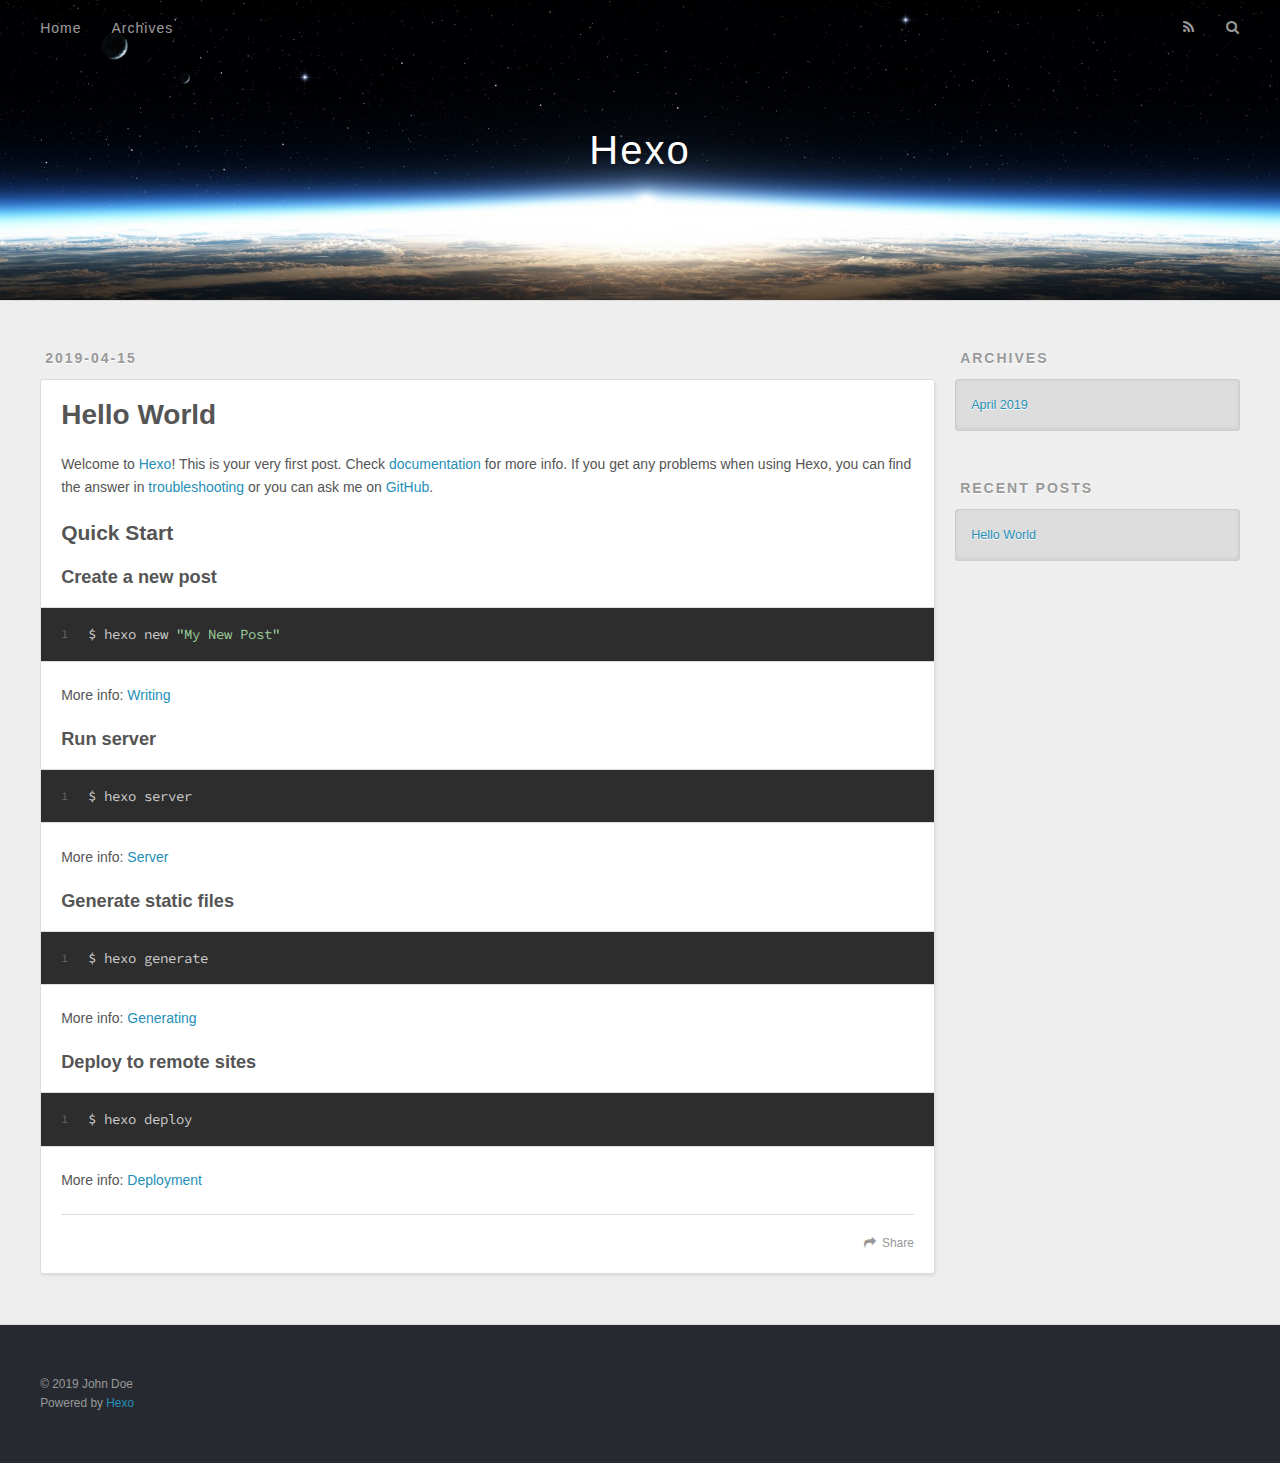
==== index.html @ 76079608 "Site updated: 2019-04-15 22:21:26" ====
<!DOCTYPE html>
<html>
<head><meta name="generator" content="Hexo 3.8.0">
  <meta charset="utf-8">
  

  
  <title>Hexo</title>
  <meta name="viewport" content="width=device-width, initial-scale=1, maximum-scale=1">
  <meta property="og:type" content="website">
<meta property="og:title" content="Hexo">
<meta property="og:url" content="http://yoursite.com/index.html">
<meta property="og:site_name" content="Hexo">
<meta property="og:locale" content="default">
<meta name="twitter:card" content="summary">
<meta name="twitter:title" content="Hexo">
  
    <link rel="alternate" href="/atom.xml" title="Hexo" type="application/atom+xml">
  
  
    <link rel="icon" href="/favicon.png">
  
  
    <link href="//fonts.googleapis.com/css?family=Source+Code+Pro" rel="stylesheet" type="text/css">
  
  <link rel="stylesheet" href="/css/style.css">
</head>
</html>
<body>
  <div id="container">
    <div id="wrap">
      <header id="header">
  <div id="banner"></div>
  <div id="header-outer" class="outer">
    <div id="header-title" class="inner">
      <h1 id="logo-wrap">
        <a href="/" id="logo">Hexo</a>
      </h1>
      
    </div>
    <div id="header-inner" class="inner">
      <nav id="main-nav">
        <a id="main-nav-toggle" class="nav-icon"></a>
        
          <a class="main-nav-link" href="/">Home</a>
        
          <a class="main-nav-link" href="/archives">Archives</a>
        
      </nav>
      <nav id="sub-nav">
        
          <a id="nav-rss-link" class="nav-icon" href="/atom.xml" title="RSS Feed"></a>
        
        <a id="nav-search-btn" class="nav-icon" title="Search"></a>
      </nav>
      <div id="search-form-wrap">
        <form action="//google.com/search" method="get" accept-charset="UTF-8" class="search-form"><input type="search" name="q" class="search-form-input" placeholder="Search"><button type="submit" class="search-form-submit">&#xF002;</button><input type="hidden" name="sitesearch" value="http://yoursite.com"></form>
      </div>
    </div>
  </div>
</header>
      <div class="outer">
        <section id="main">
  
    <article id="post-hello-world" class="article article-type-post" itemscope itemprop="blogPost">
  <div class="article-meta">
    <a href="/2019/04/15/hello-world/" class="article-date">
  <time datetime="2019-04-15T13:50:51.890Z" itemprop="datePublished">2019-04-15</time>
</a>
    
  </div>
  <div class="article-inner">
    
    
      <header class="article-header">
        
  
    <h1 itemprop="name">
      <a class="article-title" href="/2019/04/15/hello-world/">Hello World</a>
    </h1>
  

      </header>
    
    <div class="article-entry" itemprop="articleBody">
      
        <p>Welcome to <a href="https://hexo.io/" target="_blank" rel="noopener">Hexo</a>! This is your very first post. Check <a href="https://hexo.io/docs/" target="_blank" rel="noopener">documentation</a> for more info. If you get any problems when using Hexo, you can find the answer in <a href="https://hexo.io/docs/troubleshooting.html" target="_blank" rel="noopener">troubleshooting</a> or you can ask me on <a href="https://github.com/hexojs/hexo/issues" target="_blank" rel="noopener">GitHub</a>.</p>
<h2 id="Quick-Start"><a href="#Quick-Start" class="headerlink" title="Quick Start"></a>Quick Start</h2><h3 id="Create-a-new-post"><a href="#Create-a-new-post" class="headerlink" title="Create a new post"></a>Create a new post</h3><figure class="highlight bash"><table><tr><td class="gutter"><pre><span class="line">1</span><br></pre></td><td class="code"><pre><span class="line">$ hexo new <span class="string">"My New Post"</span></span><br></pre></td></tr></table></figure>
<p>More info: <a href="https://hexo.io/docs/writing.html" target="_blank" rel="noopener">Writing</a></p>
<h3 id="Run-server"><a href="#Run-server" class="headerlink" title="Run server"></a>Run server</h3><figure class="highlight bash"><table><tr><td class="gutter"><pre><span class="line">1</span><br></pre></td><td class="code"><pre><span class="line">$ hexo server</span><br></pre></td></tr></table></figure>
<p>More info: <a href="https://hexo.io/docs/server.html" target="_blank" rel="noopener">Server</a></p>
<h3 id="Generate-static-files"><a href="#Generate-static-files" class="headerlink" title="Generate static files"></a>Generate static files</h3><figure class="highlight bash"><table><tr><td class="gutter"><pre><span class="line">1</span><br></pre></td><td class="code"><pre><span class="line">$ hexo generate</span><br></pre></td></tr></table></figure>
<p>More info: <a href="https://hexo.io/docs/generating.html" target="_blank" rel="noopener">Generating</a></p>
<h3 id="Deploy-to-remote-sites"><a href="#Deploy-to-remote-sites" class="headerlink" title="Deploy to remote sites"></a>Deploy to remote sites</h3><figure class="highlight bash"><table><tr><td class="gutter"><pre><span class="line">1</span><br></pre></td><td class="code"><pre><span class="line">$ hexo deploy</span><br></pre></td></tr></table></figure>
<p>More info: <a href="https://hexo.io/docs/deployment.html" target="_blank" rel="noopener">Deployment</a></p>

      
    </div>
    <footer class="article-footer">
      <a data-url="http://yoursite.com/2019/04/15/hello-world/" data-id="cjuifkq54000034s0ic3leuh0" class="article-share-link">Share</a>
      
      
    </footer>
  </div>
  
</article>


  


</section>
        
          <aside id="sidebar">
  
    

  
    

  
    
  
    
  <div class="widget-wrap">
    <h3 class="widget-title">Archives</h3>
    <div class="widget">
      <ul class="archive-list"><li class="archive-list-item"><a class="archive-list-link" href="/archives/2019/04/">April 2019</a></li></ul>
    </div>
  </div>


  
    
  <div class="widget-wrap">
    <h3 class="widget-title">Recent Posts</h3>
    <div class="widget">
      <ul>
        
          <li>
            <a href="/2019/04/15/hello-world/">Hello World</a>
          </li>
        
      </ul>
    </div>
  </div>

  
</aside>
        
      </div>
      <footer id="footer">
  
  <div class="outer">
    <div id="footer-info" class="inner">
      &copy; 2019 John Doe<br>
      Powered by <a href="http://hexo.io/" target="_blank">Hexo</a>
    </div>
  </div>
</footer>
    </div>
    <nav id="mobile-nav">
  
    <a href="/" class="mobile-nav-link">Home</a>
  
    <a href="/archives" class="mobile-nav-link">Archives</a>
  
</nav>
    

<script src="//ajax.googleapis.com/ajax/libs/jquery/2.0.3/jquery.min.js"></script>


  <link rel="stylesheet" href="/fancybox/jquery.fancybox.css">
  <script src="/fancybox/jquery.fancybox.pack.js"></script>


<script src="/js/script.js"></script>



  </div>
</body>
</html>
---- css/style.css ----
body {
  width: 100%;
}
body:before,
body:after {
  content: "";
  display: table;
}
body:after {
  clear: both;
}
html,
body,
div,
span,
applet,
object,
iframe,
h1,
h2,
h3,
h4,
h5,
h6,
p,
blockquote,
pre,
a,
abbr,
acronym,
address,
big,
cite,
code,
del,
dfn,
em,
img,
ins,
kbd,
q,
s,
samp,
small,
strike,
strong,
sub,
sup,
tt,
var,
dl,
dt,
dd,
ol,
ul,
li,
fieldset,
form,
label,
legend,
table,
caption,
tbody,
tfoot,
thead,
tr,
th,
td {
  margin: 0;
  padding: 0;
  border: 0;
  outline: 0;
  font-weight: inherit;
  font-style: inherit;
  font-family: inherit;
  font-size: 100%;
  vertical-align: baseline;
}
body {
  line-height: 1;
  color: #000;
  background: #fff;
}
ol,
ul {
  list-style: none;
}
table {
  border-collapse: separate;
  border-spacing: 0;
  vertical-align: middle;
}
caption,
th,
td {
  text-align: left;
  font-weight: normal;
  vertical-align: middle;
}
a img {
  border: none;
}
input,
button {
  margin: 0;
  padding: 0;
}
input::-moz-focus-inner,
button::-moz-focus-inner {
  border: 0;
  padding: 0;
}
@font-face {
  font-family: FontAwesome;
  font-style: normal;
  font-weight: normal;
  src: url("fonts/fontawesome-webfont.eot?v=#4.0.3");
  src: url("fonts/fontawesome-webfont.eot?#iefix&v=#4.0.3") format("embedded-opentype"), url("fonts/fontawesome-webfont.woff?v=#4.0.3") format("woff"), url("fonts/fontawesome-webfont.ttf?v=#4.0.3") format("truetype"), url("fonts/fontawesome-webfont.svg#fontawesomeregular?v=#4.0.3") format("svg");
}
html,
body,
#container {
  height: 100%;
}
body {
  background: #eee;
  font: 14px -apple-system, BlinkMacSystemFont, "Segoe UI", "Roboto", "Oxygen", "Ubuntu", "Cantarell", "Fira Sans", "Droid Sans", "Helvetica Neue", sans-serif;
  -webkit-text-size-adjust: 100%;
}
.outer {
  max-width: 1220px;
  margin: 0 auto;
  padding: 0 20px;
}
.outer:before,
.outer:after {
  content: "";
  display: table;
}
.outer:after {
  clear: both;
}
.inner {
  display: inline;
  float: left;
  width: 98.33333333333333%;
  margin: 0 0.833333333333333%;
}
.left,
.alignleft {
  float: left;
}
.right,
.alignright {
  float: right;
}
.clear {
  clear: both;
}
#container {
  position: relative;
}
.mobile-nav-on {
  overflow: hidden;
}
#wrap {
  height: 100%;
  width: 100%;
  position: absolute;
  top: 0;
  left: 0;
  -webkit-transition: 0.2s ease-out;
  -moz-transition: 0.2s ease-out;
  -ms-transition: 0.2s ease-out;
  transition: 0.2s ease-out;
  z-index: 1;
  background: #eee;
}
.mobile-nav-on #wrap {
  left: 280px;
}
@media screen and (min-width: 768px) {
  #main {
    display: inline;
    float: left;
    width: 73.33333333333333%;
    margin: 0 0.833333333333333%;
  }
}
.article-date,
.article-category-link,
.archive-year,
.widget-title {
  text-decoration: none;
  text-transform: uppercase;
  letter-spacing: 2px;
  color: #999;
  margin-bottom: 1em;
  margin-left: 5px;
  line-height: 1em;
  text-shadow: 0 1px #fff;
  font-weight: bold;
}
.article-inner,
.archive-article-inner {
  background: #fff;
  -webkit-box-shadow: 1px 2px 3px #ddd;
  box-shadow: 1px 2px 3px #ddd;
  border: 1px solid #ddd;
  border-radius: 3px;
}
.article-entry h1,
.widget h1 {
  font-size: 2em;
}
.article-entry h2,
.widget h2 {
  font-size: 1.5em;
}
.article-entry h3,
.widget h3 {
  font-size: 1.3em;
}
.article-entry h4,
.widget h4 {
  font-size: 1.2em;
}
.article-entry h5,
.widget h5 {
  font-size: 1em;
}
.article-entry h6,
.widget h6 {
  font-size: 1em;
  color: #999;
}
.article-entry hr,
.widget hr {
  border: 1px dashed #ddd;
}
.article-entry strong,
.widget strong {
  font-weight: bold;
}
.article-entry em,
.widget em,
.article-entry cite,
.widget cite {
  font-style: italic;
}
.article-entry sup,
.widget sup,
.article-entry sub,
.widget sub {
  font-size: 0.75em;
  line-height: 0;
  position: relative;
  vertical-align: baseline;
}
.article-entry sup,
.widget sup {
  top: -0.5em;
}
.article-entry sub,
.widget sub {
  bottom: -0.2em;
}
.article-entry small,
.widget small {
  font-size: 0.85em;
}
.article-entry acronym,
.widget acronym,
.article-entry abbr,
.widget abbr {
  border-bottom: 1px dotted;
}
.article-entry ul,
.widget ul,
.article-entry ol,
.widget ol,
.article-entry dl,
.widget dl {
  margin: 0 20px;
  line-height: 1.6em;
}
.article-entry ul ul,
.widget ul ul,
.article-entry ol ul,
.widget ol ul,
.article-entry ul ol,
.widget ul ol,
.article-entry ol ol,
.widget ol ol {
  margin-top: 0;
  margin-bottom: 0;
}
.article-entry ul,
.widget ul {
  list-style: disc;
}
.article-entry ol,
.widget ol {
  list-style: decimal;
}
.article-entry dt,
.widget dt {
  font-weight: bold;
}
#header {
  height: 300px;
  position: relative;
  border-bottom: 1px solid #ddd;
}
#header:before,
#header:after {
  content: "";
  position: absolute;
  left: 0;
  right: 0;
  height: 40px;
}
#header:before {
  top: 0;
  background: -webkit-linear-gradient(rgba(0,0,0,0.2), transparent);
  background: -moz-linear-gradient(rgba(0,0,0,0.2), transparent);
  background: -ms-linear-gradient(rgba(0,0,0,0.2), transparent);
  background: linear-gradient(rgba(0,0,0,0.2), transparent);
}
#header:after {
  bottom: 0;
  background: -webkit-linear-gradient(transparent, rgba(0,0,0,0.2));
  background: -moz-linear-gradient(transparent, rgba(0,0,0,0.2));
  background: -ms-linear-gradient(transparent, rgba(0,0,0,0.2));
  background: linear-gradient(transparent, rgba(0,0,0,0.2));
}
#header-outer {
  height: 100%;
  position: relative;
}
#header-inner {
  position: relative;
  overflow: hidden;
}
#banner {
  position: absolute;
  top: 0;
  left: 0;
  width: 100%;
  height: 100%;
  background: url("images/banner.jpg") center #000;
  -webkit-background-size: cover;
  -moz-background-size: cover;
  background-size: cover;
  z-index: -1;
}
#header-title {
  text-align: center;
  height: 40px;
  position: absolute;
  top: 50%;
  left: 0;
  margin-top: -20px;
}
#logo,
#subtitle {
  text-decoration: none;
  color: #fff;
  font-weight: 300;
  text-shadow: 0 1px 4px rgba(0,0,0,0.3);
}
#logo {
  font-size: 40px;
  line-height: 40px;
  letter-spacing: 2px;
}
#subtitle {
  font-size: 16px;
  line-height: 16px;
  letter-spacing: 1px;
}
#subtitle-wrap {
  margin-top: 16px;
}
#main-nav {
  float: left;
  margin-left: -15px;
}
.nav-icon,
.main-nav-link {
  float: left;
  color: #fff;
  opacity: 0.6;
  text-decoration: none;
  text-shadow: 0 1px rgba(0,0,0,0.2);
  -webkit-transition: opacity 0.2s;
  -moz-transition: opacity 0.2s;
  -ms-transition: opacity 0.2s;
  transition: opacity 0.2s;
  display: block;
  padding: 20px 15px;
}
.nav-icon:hover,
.main-nav-link:hover {
  opacity: 1;
}
.nav-icon {
  font-family: FontAwesome;
  text-align: center;
  font-size: 14px;
  width: 14px;
  height: 14px;
  padding: 20px 15px;
  position: relative;
  cursor: pointer;
}
.main-nav-link {
  font-weight: 300;
  letter-spacing: 1px;
}
@media screen and (max-width: 479px) {
  .main-nav-link {
    display: none;
  }
}
#main-nav-toggle {
  display: none;
}
#main-nav-toggle:before {
  content: "\f0c9";
}
@media screen and (max-width: 479px) {
  #main-nav-toggle {
    display: block;
  }
}
#sub-nav {
  float: right;
  margin-right: -15px;
}
#nav-rss-link:before {
  content: "\f09e";
}
#nav-search-btn:before {
  content: "\f002";
}
#search-form-wrap {
  position: absolute;
  top: 15px;
  width: 150px;
  height: 30px;
  right: -150px;
  opacity: 0;
  -webkit-transition: 0.2s ease-out;
  -moz-transition: 0.2s ease-out;
  -ms-transition: 0.2s ease-out;
  transition: 0.2s ease-out;
}
#search-form-wrap.on {
  opacity: 1;
  right: 0;
}
@media screen and (max-width: 479px) {
  #search-form-wrap {
    width: 100%;
    right: -100%;
  }
}
.search-form {
  position: absolute;
  top: 0;
  left: 0;
  right: 0;
  background: #fff;
  padding: 5px 15px;
  border-radius: 15px;
  -webkit-box-shadow: 0 0 10px rgba(0,0,0,0.3);
  box-shadow: 0 0 10px rgba(0,0,0,0.3);
}
.search-form-input {
  border: none;
  background: none;
  color: #555;
  width: 100%;
  font: 13px -apple-system, BlinkMacSystemFont, "Segoe UI", "Roboto", "Oxygen", "Ubuntu", "Cantarell", "Fira Sans", "Droid Sans", "Helvetica Neue", sans-serif;
  outline: none;
}
.search-form-input::-webkit-search-results-decoration,
.search-form-input::-webkit-search-cancel-button {
  -webkit-appearance: none;
}
.search-form-submit {
  position: absolute;
  top: 50%;
  right: 10px;
  margin-top: -7px;
  font: 13px FontAwesome;
  border: none;
  background: none;
  color: #bbb;
  cursor: pointer;
}
.search-form-submit:hover,
.search-form-submit:focus {
  color: #777;
}
.article {
  margin: 50px 0;
}
.article-inner {
  overflow: hidden;
}
.article-meta:before,
.article-meta:after {
  content: "";
  display: table;
}
.article-meta:after {
  clear: both;
}
.article-date {
  float: left;
}
.article-category {
  float: left;
  line-height: 1em;
  color: #ccc;
  text-shadow: 0 1px #fff;
  margin-left: 8px;
}
.article-category:before {
  content: "\2022";
}
.article-category-link {
  margin: 0 12px 1em;
}
.article-header {
  padding: 20px 20px 0;
}
.article-title {
  text-decoration: none;
  font-size: 2em;
  font-weight: bold;
  color: #555;
  line-height: 1.1em;
  -webkit-transition: color 0.2s;
  -moz-transition: color 0.2s;
  -ms-transition: color 0.2s;
  transition: color 0.2s;
}
a.article-title:hover {
  color: #258fb8;
}
.article-entry {
  color: #555;
  padding: 0 20px;
}
.article-entry:before,
.article-entry:after {
  content: "";
  display: table;
}
.article-entry:after {
  clear: both;
}
.article-entry p,
.article-entry table {
  line-height: 1.6em;
  margin: 1.6em 0;
}
.article-entry h1,
.article-entry h2,
.article-entry h3,
.article-entry h4,
.article-entry h5,
.article-entry h6 {
  font-weight: bold;
}
.article-entry h1,
.article-entry h2,
.article-entry h3,
.article-entry h4,
.article-entry h5,
.article-entry h6 {
  line-height: 1.1em;
  margin: 1.1em 0;
}
.article-entry a {
  color: #258fb8;
  text-decoration: none;
}
.article-entry a:hover {
  text-decoration: underline;
}
.article-entry ul,
.article-entry ol,
.article-entry dl {
  margin-top: 1.6em;
  margin-bottom: 1.6em;
}
.article-entry img,
.article-entry video {
  max-width: 100%;
  height: auto;
  display: block;
  margin: auto;
}
.article-entry iframe {
  border: none;
}
.article-entry table {
  width: 100%;
  border-collapse: collapse;
  border-spacing: 0;
}
.article-entry th {
  font-weight: bold;
  border-bottom: 3px solid #ddd;
  padding-bottom: 0.5em;
}
.article-entry td {
  border-bottom: 1px solid #ddd;
  padding: 10px 0;
}
.article-entry blockquote {
  font-family: Georgia, "Times New Roman", serif;
  font-size: 1.4em;
  margin: 1.6em 20px;
  text-align: center;
}
.article-entry blockquote footer {
  font-size: 14px;
  margin: 1.6em 0;
  font-family: -apple-system, BlinkMacSystemFont, "Segoe UI", "Roboto", "Oxygen", "Ubuntu", "Cantarell", "Fira Sans", "Droid Sans", "Helvetica Neue", sans-serif;
}
.article-entry blockquote footer cite:before {
  content: "—";
  padding: 0 0.5em;
}
.article-entry .pullquote {
  text-align: left;
  width: 45%;
  margin: 0;
}
.article-entry .pullquote.left {
  margin-left: 0.5em;
  margin-right: 1em;
}
.article-entry .pullquote.right {
  margin-right: 0.5em;
  margin-left: 1em;
}
.article-entry .caption {
  color: #999;
  display: block;
  font-size: 0.9em;
  margin-top: 0.5em;
  position: relative;
  text-align: center;
}
.article-entry .video-container {
  position: relative;
  padding-top: 56.25%;
  height: 0;
  overflow: hidden;
}
.article-entry .video-container iframe,
.article-entry .video-container object,
.article-entry .video-container embed {
  position: absolute;
  top: 0;
  left: 0;
  width: 100%;
  height: 100%;
  margin-top: 0;
}
.article-more-link a {
  display: inline-block;
  line-height: 1em;
  padding: 6px 15px;
  border-radius: 15px;
  background: #eee;
  color: #999;
  text-shadow: 0 1px #fff;
  text-decoration: none;
}
.article-more-link a:hover {
  background: #258fb8;
  color: #fff;
  text-decoration: none;
  text-shadow: 0 1px #1e7293;
}
.article-footer {
  font-size: 0.85em;
  line-height: 1.6em;
  border-top: 1px solid #ddd;
  padding-top: 1.6em;
  margin: 0 20px 20px;
}
.article-footer:before,
.article-footer:after {
  content: "";
  display: table;
}
.article-footer:after {
  clear: both;
}
.article-footer a {
  color: #999;
  text-decoration: none;
}
.article-footer a:hover {
  color: #555;
}
.article-tag-list-item {
  float: left;
  margin-right: 10px;
}
.article-tag-list-link:before {
  content: "#";
}
.article-comment-link {
  float: right;
}
.article-comment-link:before {
  content: "\f075";
  font-family: FontAwesome;
  padding-right: 8px;
}
.article-share-link {
  cursor: pointer;
  float: right;
  margin-left: 20px;
}
.article-share-link:before {
  content: "\f064";
  font-family: FontAwesome;
  padding-right: 6px;
}
#article-nav {
  position: relative;
}
#article-nav:before,
#article-nav:after {
  content: "";
  display: table;
}
#article-nav:after {
  clear: both;
}
@media screen and (min-width: 768px) {
  #article-nav {
    margin: 50px 0;
  }
  #article-nav:before {
    width: 8px;
    height: 8px;
    position: absolute;
    top: 50%;
    left: 50%;
    margin-top: -4px;
    margin-left: -4px;
    content: "";
    border-radius: 50%;
    background: #ddd;
    -webkit-box-shadow: 0 1px 2px #fff;
    box-shadow: 0 1px 2px #fff;
  }
}
.article-nav-link-wrap {
  text-decoration: none;
  text-shadow: 0 1px #fff;
  color: #999;
  -webkit-box-sizing: border-box;
  -moz-box-sizing: border-box;
  box-sizing: border-box;
  margin-top: 50px;
  text-align: center;
  display: block;
}
.article-nav-link-wrap:hover {
  color: #555;
}
@media screen and (min-width: 768px) {
  .article-nav-link-wrap {
    width: 50%;
    margin-top: 0;
  }
}
@media screen and (min-width: 768px) {
  #article-nav-newer {
    float: left;
    text-align: right;
    padding-right: 20px;
  }
}
@media screen and (min-width: 768px) {
  #article-nav-older {
    float: right;
    text-align: left;
    padding-left: 20px;
  }
}
.article-nav-caption {
  text-transform: uppercase;
  letter-spacing: 2px;
  color: #ddd;
  line-height: 1em;
  font-weight: bold;
}
#article-nav-newer .article-nav-caption {
  margin-right: -2px;
}
.article-nav-title {
  font-size: 0.85em;
  line-height: 1.6em;
  margin-top: 0.5em;
}
.article-share-box {
  position: absolute;
  display: none;
  background: #fff;
  -webkit-box-shadow: 1px 2px 10px rgba(0,0,0,0.2);
  box-shadow: 1px 2px 10px rgba(0,0,0,0.2);
  border-radius: 3px;
  margin-left: -145px;
  overflow: hidden;
  z-index: 1;
}
.article-share-box.on {
  display: block;
}
.article-share-input {
  width: 100%;
  background: none;
  -webkit-box-sizing: border-box;
  -moz-box-sizing: border-box;
  box-sizing: border-box;
  font: 14px -apple-system, BlinkMacSystemFont, "Segoe UI", "Roboto", "Oxygen", "Ubuntu", "Cantarell", "Fira Sans", "Droid Sans", "Helvetica Neue", sans-serif;
  padding: 0 15px;
  color: #555;
  outline: none;
  border: 1px solid #ddd;
  border-radius: 3px 3px 0 0;
  height: 36px;
  line-height: 36px;
}
.article-share-links {
  background: #eee;
}
.article-share-links:before,
.article-share-links:after {
  content: "";
  display: table;
}
.article-share-links:after {
  clear: both;
}
.article-share-twitter,
.article-share-facebook,
.article-share-pinterest,
.article-share-google {
  width: 50px;
  height: 36px;
  display: block;
  float: left;
  position: relative;
  color: #999;
  text-shadow: 0 1px #fff;
}
.article-share-twitter:before,
.article-share-facebook:before,
.article-share-pinterest:before,
.article-share-google:before {
  font-size: 20px;
  font-family: FontAwesome;
  width: 20px;
  height: 20px;
  position: absolute;
  top: 50%;
  left: 50%;
  margin-top: -10px;
  margin-left: -10px;
  text-align: center;
}
.article-share-twitter:hover,
.article-share-facebook:hover,
.article-share-pinterest:hover,
.article-share-google:hover {
  color: #fff;
}
.article-share-twitter:before {
  content: "\f099";
}
.article-share-twitter:hover {
  background: #00aced;
  text-shadow: 0 1px #008abe;
}
.article-share-facebook:before {
  content: "\f09a";
}
.article-share-facebook:hover {
  background: #3b5998;
  text-shadow: 0 1px #2f477a;
}
.article-share-pinterest:before {
  content: "\f0d2";
}
.article-share-pinterest:hover {
  background: #cb2027;
  text-shadow: 0 1px #a21a1f;
}
.article-share-google:before {
  content: "\f0d5";
}
.article-share-google:hover {
  background: #dd4b39;
  text-shadow: 0 1px #be3221;
}
.article-gallery {
  background: #000;
  position: relative;
}
.article-gallery-photos {
  position: relative;
  overflow: hidden;
}
.article-gallery-img {
  display: none;
  max-width: 100%;
}
.article-gallery-img:first-child {
  display: block;
}
.article-gallery-img.loaded {
  position: absolute;
  display: block;
}
.article-gallery-img img {
  display: block;
  max-width: 100%;
  margin: 0 auto;
}
#comments {
  background: #fff;
  -webkit-box-shadow: 1px 2px 3px #ddd;
  box-shadow: 1px 2px 3px #ddd;
  padding: 20px;
  border: 1px solid #ddd;
  border-radius: 3px;
  margin: 50px 0;
}
#comments a {
  color: #258fb8;
}
.archives-wrap {
  margin: 50px 0;
}
.archives:before,
.archives:after {
  content: "";
  display: table;
}
.archives:after {
  clear: both;
}
.archive-year-wrap {
  margin-bottom: 1em;
}
.archives {
  -webkit-column-gap: 10px;
  -moz-column-gap: 10px;
  column-gap: 10px;
}
@media screen and (min-width: 480px) and (max-width: 767px) {
  .archives {
    -webkit-column-count: 2;
    -moz-column-count: 2;
    column-count: 2;
  }
}
@media screen and (min-width: 768px) {
  .archives {
    -webkit-column-count: 3;
    -moz-column-count: 3;
    column-count: 3;
  }
}
.archive-article {
  -webkit-column-break-inside: avoid;
  page-break-inside: avoid;
  overflow: hidden;
  break-inside: avoid-column;
}
.archive-article-inner {
  padding: 10px;
  margin-bottom: 15px;
}
.archive-article-title {
  text-decoration: none;
  font-weight: bold;
  color: #555;
  -webkit-transition: color 0.2s;
  -moz-transition: color 0.2s;
  -ms-transition: color 0.2s;
  transition: color 0.2s;
  line-height: 1.6em;
}
.archive-article-title:hover {
  color: #258fb8;
}
.archive-article-footer {
  margin-top: 1em;
}
.archive-article-date {
  color: #999;
  text-decoration: none;
  font-size: 0.85em;
  line-height: 1em;
  margin-bottom: 0.5em;
  display: block;
}
#page-nav {
  margin: 50px auto;
  background: #fff;
  -webkit-box-shadow: 1px 2px 3px #ddd;
  box-shadow: 1px 2px 3px #ddd;
  border: 1px solid #ddd;
  border-radius: 3px;
  text-align: center;
  color: #999;
  overflow: hidden;
}
#page-nav:before,
#page-nav:after {
  content: "";
  display: table;
}
#page-nav:after {
  clear: both;
}
#page-nav a,
#page-nav span {
  padding: 10px 20px;
  line-height: 1;
  height: 2ex;
}
#page-nav a {
  color: #999;
  text-decoration: none;
}
#page-nav a:hover {
  background: #999;
  color: #fff;
}
#page-nav .prev {
  float: left;
}
#page-nav .next {
  float: right;
}
#page-nav .page-number {
  display: inline-block;
}
@media screen and (max-width: 479px) {
  #page-nav .page-number {
    display: none;
  }
}
#page-nav .current {
  color: #555;
  font-weight: bold;
}
#page-nav .space {
  color: #ddd;
}
#footer {
  background: #262a30;
  padding: 50px 0;
  border-top: 1px solid #ddd;
  color: #999;
}
#footer a {
  color: #258fb8;
  text-decoration: none;
}
#footer a:hover {
  text-decoration: underline;
}
#footer-info {
  line-height: 1.6em;
  font-size: 0.85em;
}
.article-entry pre,
.article-entry .highlight {
  background: #2d2d2d;
  margin: 0 -20px;
  padding: 15px 20px;
  border-style: solid;
  border-color: #ddd;
  border-width: 1px 0;
  overflow: auto;
  color: #ccc;
  line-height: 22.400000000000002px;
}
.article-entry .highlight .gutter pre,
.article-entry .gist .gist-file .gist-data .line-numbers {
  color: #666;
  font-size: 0.85em;
}
.article-entry pre,
.article-entry code {
  font-family: "Source Code Pro", Consolas, Monaco, Menlo, Consolas, monospace;
}
.article-entry code {
  background: #eee;
  text-shadow: 0 1px #fff;
  padding: 0 0.3em;
}
.article-entry pre code {
  background: none;
  text-shadow: none;
  padding: 0;
}
.article-entry .highlight pre {
  border: none;
  margin: 0;
  padding: 0;
}
.article-entry .highlight table {
  margin: 0;
  width: auto;
}
.article-entry .highlight td {
  border: none;
  padding: 0;
}
.article-entry .highlight figcaption {
  font-size: 0.85em;
  color: #999;
  line-height: 1em;
  margin-bottom: 1em;
}
.article-entry .highlight figcaption:before,
.article-entry .highlight figcaption:after {
  content: "";
  display: table;
}
.article-entry .highlight figcaption:after {
  clear: both;
}
.article-entry .highlight figcaption a {
  float: right;
}
.article-entry .highlight .gutter pre {
  text-align: right;
  padding-right: 20px;
}
.article-entry .highlight .line {
  height: 22.400000000000002px;
}
.article-entry .highlight .line.marked {
  background: #515151;
}
.article-entry .gist {
  margin: 0 -20px;
  border-style: solid;
  border-color: #ddd;
  border-width: 1px 0;
  background: #2d2d2d;
  padding: 15px 20px 15px 0;
}
.article-entry .gist .gist-file {
  border: none;
  font-family: "Source Code Pro", Consolas, Monaco, Menlo, Consolas, monospace;
  margin: 0;
}
.article-entry .gist .gist-file .gist-data {
  background: none;
  border: none;
}
.article-entry .gist .gist-file .gist-data .line-numbers {
  background: none;
  border: none;
  padding: 0 20px 0 0;
}
.article-entry .gist .gist-file .gist-data .line-data {
  padding: 0 !important;
}
.article-entry .gist .gist-file .highlight {
  margin: 0;
  padding: 0;
  border: none;
}
.article-entry .gist .gist-file .gist-meta {
  background: #2d2d2d;
  color: #999;
  font: 0.85em -apple-system, BlinkMacSystemFont, "Segoe UI", "Roboto", "Oxygen", "Ubuntu", "Cantarell", "Fira Sans", "Droid Sans", "Helvetica Neue", sans-serif;
  text-shadow: 0 0;
  padding: 0;
  margin-top: 1em;
  margin-left: 20px;
}
.article-entry .gist .gist-file .gist-meta a {
  color: #258fb8;
  font-weight: normal;
}
.article-entry .gist .gist-file .gist-meta a:hover {
  text-decoration: underline;
}
pre .comment,
pre .title {
  color: #999;
}
pre .variable,
pre .attribute,
pre .tag,
pre .regexp,
pre .ruby .constant,
pre .xml .tag .title,
pre .xml .pi,
pre .xml .doctype,
pre .html .doctype,
pre .css .id,
pre .css .class,
pre .css .pseudo {
  color: #f2777a;
}
pre .number,
pre .preprocessor,
pre .built_in,
pre .literal,
pre .params,
pre .constant {
  color: #f99157;
}
pre .class,
pre .ruby .class .title,
pre .css .rules .attribute {
  color: #9c9;
}
pre .string,
pre .value,
pre .inheritance,
pre .header,
pre .ruby .symbol,
pre .xml .cdata {
  color: #9c9;
}
pre .css .hexcolor {
  color: #6cc;
}
pre .function,
pre .python .decorator,
pre .python .title,
pre .ruby .function .title,
pre .ruby .title .keyword,
pre .perl .sub,
pre .javascript .title,
pre .coffeescript .title {
  color: #69c;
}
pre .keyword,
pre .javascript .function {
  color: #c9c;
}
@media screen and (max-width: 479px) {
  #mobile-nav {
    position: absolute;
    top: 0;
    left: 0;
    width: 280px;
    height: 100%;
    background: #191919;
    border-right: 1px solid #fff;
  }
}
@media screen and (max-width: 479px) {
  .mobile-nav-link {
    display: block;
    color: #999;
    text-decoration: none;
    padding: 15px 20px;
    font-weight: bold;
  }
  .mobile-nav-link:hover {
    color: #fff;
  }
}
@media screen and (min-width: 768px) {
  #sidebar {
    display: inline;
    float: left;
    width: 23.333333333333332%;
    margin: 0 0.833333333333333%;
  }
}
.widget-wrap {
  margin: 50px 0;
}
.widget {
  color: #777;
  text-shadow: 0 1px #fff;
  background: #ddd;
  -webkit-box-shadow: 0 -1px 4px #ccc inset;
  box-shadow: 0 -1px 4px #ccc inset;
  border: 1px solid #ccc;
  padding: 15px;
  border-radius: 3px;
}
.widget a {
  color: #258fb8;
  text-decoration: none;
}
.widget a:hover {
  text-decoration: underline;
}
.widget ul ul,
.widget ol ul,
.widget dl ul,
.widget ul ol,
.widget ol ol,
.widget dl ol,
.widget ul dl,
.widget ol dl,
.widget dl dl {
  margin-left: 15px;
  list-style: disc;
}
.widget {
  line-height: 1.6em;
  word-wrap: break-word;
  font-size: 0.9em;
}
.widget ul,
.widget ol {
  list-style: none;
  margin: 0;
}
.widget ul ul,
.widget ol ul,
.widget ul ol,
.widget ol ol {
  margin: 0 20px;
}
.widget ul ul,
.widget ol ul {
  list-style: disc;
}
.widget ul ol,
.widget ol ol {
  list-style: decimal;
}
.category-list-count,
.tag-list-count,
.archive-list-count {
  padding-left: 5px;
  color: #999;
  font-size: 0.85em;
}
.category-list-count:before,
.tag-list-count:before,
.archive-list-count:before {
  content: "(";
}
.category-list-count:after,
.tag-list-count:after,
.archive-list-count:after {
  content: ")";
}
.tagcloud a {
  margin-right: 5px;
  display: inline-block;
}
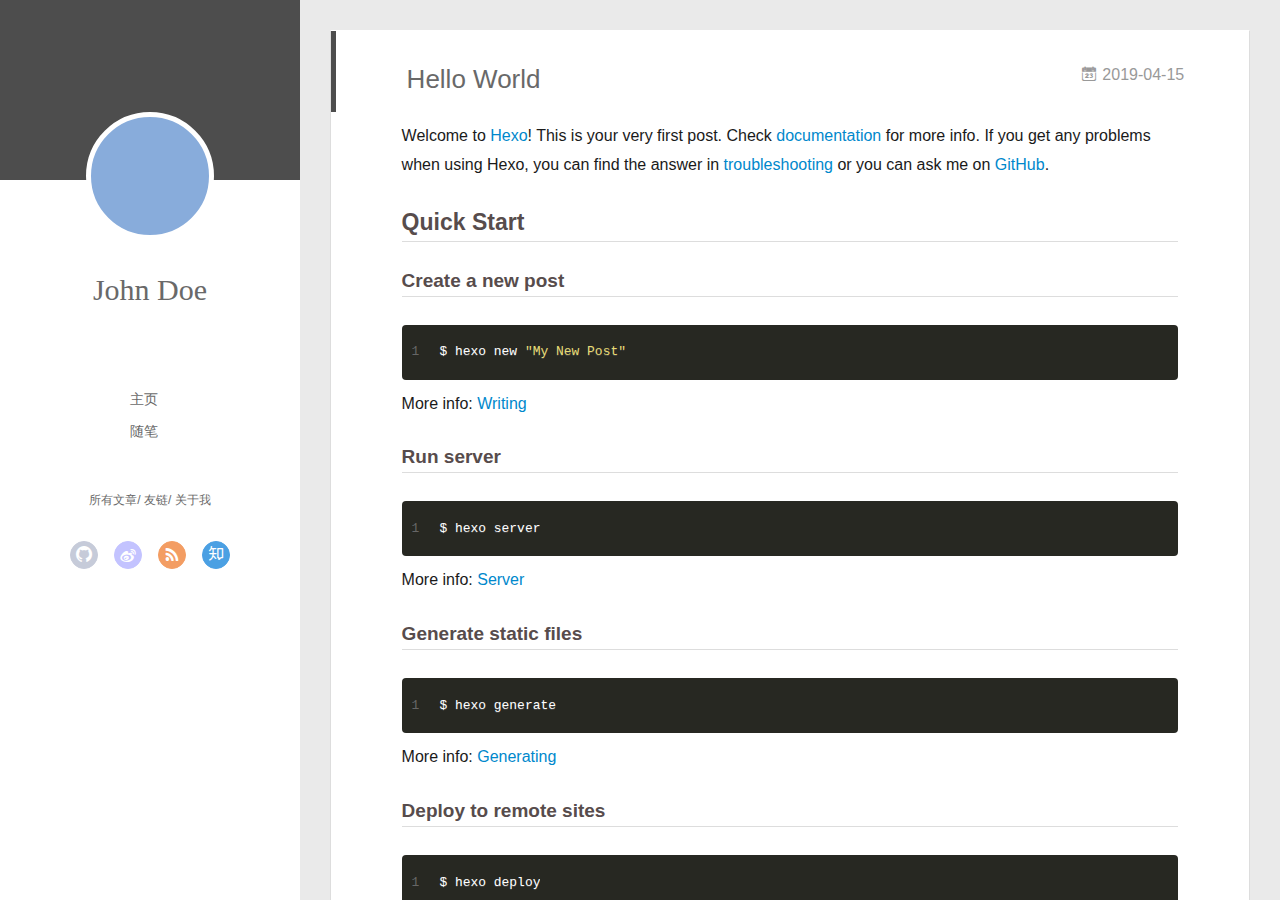
==== commit e000be93: "Site updated: 2019-04-16 09:41:36" ====
--- a/index.html
+++ b/index.html
@@ -3,8 +3,9 @@
 <head><meta name="generator" content="Hexo 3.8.0">
   <meta charset="utf-8">
   
-
-  
+  <meta name="renderer" content="webkit">
+  <meta http-equiv="X-UA-Compatible" content="IE=edge">
+  <link rel="dns-prefetch" href="http://yoursite.com">
   <title>Hexo</title>
   <meta name="viewport" content="width=device-width, initial-scale=1, maximum-scale=1">
   <meta property="og:type" content="website">
@@ -15,62 +16,144 @@
 <meta name="twitter:card" content="summary">
 <meta name="twitter:title" content="Hexo">
   
-    <link rel="alternate" href="/atom.xml" title="Hexo" type="application/atom+xml">
+    <link rel="alternative" href="/atom.xml" title="Hexo" type="application/atom+xml">
   
   
     <link rel="icon" href="/favicon.png">
   
-  
-    <link href="//fonts.googleapis.com/css?family=Source+Code+Pro" rel="stylesheet" type="text/css">
-  
-  <link rel="stylesheet" href="/css/style.css">
+  <link rel="stylesheet" type="text/css" href="/./main.0cf68a.css">
+  <style type="text/css">
+  
+    #container.show {
+      background: linear-gradient(200deg,#a0cfe4,#e8c37e);
+    }
+  </style>
+  
+
+  
+
 </head>
 </html>
 <body>
-  <div id="container">
-    <div id="wrap">
-      <header id="header">
-  <div id="banner"></div>
-  <div id="header-outer" class="outer">
-    <div id="header-title" class="inner">
-      <h1 id="logo-wrap">
-        <a href="/" id="logo">Hexo</a>
-      </h1>
-      
-    </div>
-    <div id="header-inner" class="inner">
-      <nav id="main-nav">
-        <a id="main-nav-toggle" class="nav-icon"></a>
-        
-          <a class="main-nav-link" href="/">Home</a>
-        
-          <a class="main-nav-link" href="/archives">Archives</a>
-        
-      </nav>
-      <nav id="sub-nav">
-        
-          <a id="nav-rss-link" class="nav-icon" href="/atom.xml" title="RSS Feed"></a>
-        
-        <a id="nav-search-btn" class="nav-icon" title="Search"></a>
-      </nav>
-      <div id="search-form-wrap">
-        <form action="//google.com/search" method="get" accept-charset="UTF-8" class="search-form"><input type="search" name="q" class="search-form-input" placeholder="Search"><button type="submit" class="search-form-submit">&#xF002;</button><input type="hidden" name="sitesearch" value="http://yoursite.com"></form>
-      </div>
-    </div>
-  </div>
-</header>
-      <div class="outer">
-        <section id="main">
-  
-    <article id="post-hello-world" class="article article-type-post" itemscope itemprop="blogPost">
-  <div class="article-meta">
-    <a href="/2019/04/15/hello-world/" class="article-date">
-  <time datetime="2019-04-15T13:50:51.890Z" itemprop="datePublished">2019-04-15</time>
-</a>
-    
-  </div>
+  <div id="container" q-class="show:isCtnShow">
+    <canvas id="anm-canvas" class="anm-canvas"></canvas>
+    <div class="left-col" q-class="show:isShow">
+      
+<div class="overlay" style="background: #4d4d4d"></div>
+<div class="intrude-less">
+	<header id="header" class="inner">
+		<a href="/" class="profilepic">
+			<img src class="js-avatar">
+		</a>
+		<hgroup>
+		  <h1 class="header-author"><a href="/">John Doe</a></h1>
+		</hgroup>
+		
+
+		<nav class="header-menu">
+			<ul>
+			
+				<li><a href="/">主页</a></li>
+	        
+				<li><a href="/tags/随笔/">随笔</a></li>
+	        
+			</ul>
+		</nav>
+		<nav class="header-smart-menu">
+    		
+    			
+    			<a q-on="click: openSlider(e, 'innerArchive')" href="javascript:void(0)">所有文章</a>
+    			
+            
+    			
+    			<a q-on="click: openSlider(e, 'friends')" href="javascript:void(0)">友链</a>
+    			
+            
+    			
+    			<a q-on="click: openSlider(e, 'aboutme')" href="javascript:void(0)">关于我</a>
+    			
+            
+		</nav>
+		<nav class="header-nav">
+			<div class="social">
+				
+					<a class="github" target="_blank" href="#" title="github"><i class="icon-github"></i></a>
+		        
+					<a class="weibo" target="_blank" href="#" title="weibo"><i class="icon-weibo"></i></a>
+		        
+					<a class="rss" target="_blank" href="#" title="rss"><i class="icon-rss"></i></a>
+		        
+					<a class="zhihu" target="_blank" href="#" title="zhihu"><i class="icon-zhihu"></i></a>
+		        
+			</div>
+		</nav>
+	</header>		
+</div>
+
+    </div>
+    <div class="mid-col" q-class="show:isShow,hide:isShow|isFalse">
+      
+<nav id="mobile-nav">
+  	<div class="overlay js-overlay" style="background: #4d4d4d"></div>
+	<div class="btnctn js-mobile-btnctn">
+  		<div class="slider-trigger list" q-on="click: openSlider(e)"><i class="icon icon-sort"></i></div>
+	</div>
+	<div class="intrude-less">
+		<header id="header" class="inner">
+			<div class="profilepic">
+				<img src class="js-avatar">
+			</div>
+			<hgroup>
+			  <h1 class="header-author js-header-author">John Doe</h1>
+			</hgroup>
+			
+			
+			
+				
+			
+				
+			
+			
+			
+			<nav class="header-nav">
+				<div class="social">
+					
+						<a class="github" target="_blank" href="#" title="github"><i class="icon-github"></i></a>
+			        
+						<a class="weibo" target="_blank" href="#" title="weibo"><i class="icon-weibo"></i></a>
+			        
+						<a class="rss" target="_blank" href="#" title="rss"><i class="icon-rss"></i></a>
+			        
+						<a class="zhihu" target="_blank" href="#" title="zhihu"><i class="icon-zhihu"></i></a>
+			        
+				</div>
+			</nav>
+
+			<nav class="header-menu js-header-menu">
+				<ul style="width: 50%">
+				
+				
+					<li style="width: 50%"><a href="/">主页</a></li>
+		        
+					<li style="width: 50%"><a href="/tags/随笔/">随笔</a></li>
+		        
+				</ul>
+			</nav>
+		</header>				
+	</div>
+	<div class="mobile-mask" style="display:none" q-show="isShow"></div>
+</nav>
+
+      <div id="wrapper" class="body-wrap">
+        <div class="menu-l">
+          <div class="canvas-wrap">
+            <canvas data-colors="#eaeaea" data-sectionHeight="100" data-contentId="js-content" id="myCanvas1" class="anm-canvas"></canvas>
+          </div>
+          <div id="js-content" class="content-ll">
+            
+  
+    <article id="post-hello-world" class="article article-type-post  article-index" itemscope itemprop="blogPost">
   <div class="article-inner">
-    
     
       <header class="article-header">
         
@@ -80,6 +163,11 @@
     </h1>
   
 
+        
+        <a href="/2019/04/15/hello-world/" class="archive-article-date">
+  	<time datetime="2019-04-15T13:50:51.890Z" itemprop="datePublished"><i class="icon-calendar icon"></i>2019-04-15</time>
+</a>
+        
       </header>
     
     <div class="article-entry" itemprop="articleBody">
@@ -95,90 +183,292 @@
 <p>More info: <a href="https://hexo.io/docs/deployment.html" target="_blank" rel="noopener">Deployment</a></p>
 
       
-    </div>
-    <footer class="article-footer">
-      <a data-url="http://yoursite.com/2019/04/15/hello-world/" data-id="cjuifkq54000034s0ic3leuh0" class="article-share-link">Share</a>
-      
-      
-    </footer>
+
+      
+    </div>
+    <div class="article-info article-info-index">
+      
+      
+      
+
+      
+        <p class="article-more-link">
+          <a class="article-more-a" href="/2019/04/15/hello-world/">展开全文 >></a>
+        </p>
+      
+
+      
+      <div class="clearfix"></div>
+    </div>
   </div>
-  
 </article>
 
-
-  
-
-
-</section>
-        
-          <aside id="sidebar">
-  
-    
-
-  
-    
-
-  
-    
-  
-    
-  <div class="widget-wrap">
-    <h3 class="widget-title">Archives</h3>
-    <div class="widget">
-      <ul class="archive-list"><li class="archive-list-item"><a class="archive-list-link" href="/archives/2019/04/">April 2019</a></li></ul>
-    </div>
-  </div>
-
-
-  
-    
-  <div class="widget-wrap">
-    <h3 class="widget-title">Recent Posts</h3>
-    <div class="widget">
-      <ul>
-        
-          <li>
-            <a href="/2019/04/15/hello-world/">Hello World</a>
-          </li>
-        
-      </ul>
-    </div>
-  </div>
-
-  
+<aside class="wrap-side-operation">
+    <div class="mod-side-operation">
+        
+        <div class="jump-container" id="js-jump-container" style="display:none;">
+            <a href="javascript:void(0)" class="mod-side-operation__jump-to-top">
+                <i class="icon-font icon-back"></i>
+            </a>
+            <div id="js-jump-plan-container" class="jump-plan-container" style="top: -11px;">
+                <i class="icon-font icon-plane jump-plane"></i>
+            </div>
+        </div>
+        
+        
+    </div>
 </aside>
-        
+
+
+
+
+  
+  
+
+
+          </div>
+        </div>
       </div>
       <footer id="footer">
-  
   <div class="outer">
-    <div id="footer-info" class="inner">
-      &copy; 2019 John Doe<br>
-      Powered by <a href="http://hexo.io/" target="_blank">Hexo</a>
+    <div id="footer-info">
+    	<div class="footer-left">
+    		&copy; 2019 John Doe
+    	</div>
+      	<div class="footer-right">
+      		<a href="http://hexo.io/" target="_blank">Hexo</a>  Theme <a href="https://github.com/litten/hexo-theme-yilia" target="_blank">Yilia</a> by Litten
+      	</div>
     </div>
   </div>
 </footer>
     </div>
-    <nav id="mobile-nav">
-  
-    <a href="/" class="mobile-nav-link">Home</a>
-  
-    <a href="/archives" class="mobile-nav-link">Archives</a>
-  
-</nav>
-    
-
-<script src="//ajax.googleapis.com/ajax/libs/jquery/2.0.3/jquery.min.js"></script>
-
-
-  <link rel="stylesheet" href="/fancybox/jquery.fancybox.css">
-  <script src="/fancybox/jquery.fancybox.pack.js"></script>
-
-
-<script src="/js/script.js"></script>
-
-
-
+    <script>
+	var yiliaConfig = {
+		mathjax: false,
+		isHome: true,
+		isPost: false,
+		isArchive: false,
+		isTag: false,
+		isCategory: false,
+		open_in_new: false,
+		toc_hide_index: true,
+		root: "/",
+		innerArchive: true,
+		showTags: false
+	}
+</script>
+
+<script>!function(t){function n(e){if(r[e])return r[e].exports;var i=r[e]={exports:{},id:e,loaded:!1};return t[e].call(i.exports,i,i.exports,n),i.loaded=!0,i.exports}var r={};n.m=t,n.c=r,n.p="./",n(0)}([function(t,n,r){r(195),t.exports=r(191)},function(t,n,r){var e=r(3),i=r(52),o=r(27),u=r(28),c=r(53),f="prototype",a=function(t,n,r){var s,l,h,v,p=t&a.F,d=t&a.G,y=t&a.S,g=t&a.P,b=t&a.B,m=d?e:y?e[n]||(e[n]={}):(e[n]||{})[f],x=d?i:i[n]||(i[n]={}),w=x[f]||(x[f]={});d&&(r=n);for(s in r)l=!p&&m&&void 0!==m[s],h=(l?m:r)[s],v=b&&l?c(h,e):g&&"function"==typeof h?c(Function.call,h):h,m&&u(m,s,h,t&a.U),x[s]!=h&&o(x,s,v),g&&w[s]!=h&&(w[s]=h)};e.core=i,a.F=1,a.G=2,a.S=4,a.P=8,a.B=16,a.W=32,a.U=64,a.R=128,t.exports=a},function(t,n,r){var e=r(6);t.exports=function(t){if(!e(t))throw TypeError(t+" is not an object!");return t}},function(t,n){var r=t.exports="undefined"!=typeof window&&window.Math==Math?window:"undefined"!=typeof self&&self.Math==Math?self:Function("return this")();"number"==typeof __g&&(__g=r)},function(t,n){t.exports=function(t){try{return!!t()}catch(t){return!0}}},function(t,n){var r=t.exports="undefined"!=typeof window&&window.Math==Math?window:"undefined"!=typeof self&&self.Math==Math?self:Function("return this")();"number"==typeof __g&&(__g=r)},function(t,n){t.exports=function(t){return"object"==typeof t?null!==t:"function"==typeof t}},function(t,n,r){var e=r(126)("wks"),i=r(76),o=r(3).Symbol,u="function"==typeof o;(t.exports=function(t){return e[t]||(e[t]=u&&o[t]||(u?o:i)("Symbol."+t))}).store=e},function(t,n){var r={}.hasOwnProperty;t.exports=function(t,n){return r.call(t,n)}},function(t,n,r){var e=r(94),i=r(33);t.exports=function(t){return e(i(t))}},function(t,n,r){t.exports=!r(4)(function(){return 7!=Object.defineProperty({},"a",{get:function(){return 7}}).a})},function(t,n,r){var e=r(2),i=r(167),o=r(50),u=Object.defineProperty;n.f=r(10)?Object.defineProperty:function(t,n,r){if(e(t),n=o(n,!0),e(r),i)try{return u(t,n,r)}catch(t){}if("get"in r||"set"in r)throw TypeError("Accessors not supported!");return"value"in r&&(t[n]=r.value),t}},function(t,n,r){t.exports=!r(18)(function(){return 7!=Object.defineProperty({},"a",{get:function(){return 7}}).a})},function(t,n,r){var e=r(14),i=r(22);t.exports=r(12)?function(t,n,r){return e.f(t,n,i(1,r))}:function(t,n,r){return t[n]=r,t}},function(t,n,r){var e=r(20),i=r(58),o=r(42),u=Object.defineProperty;n.f=r(12)?Object.defineProperty:function(t,n,r){if(e(t),n=o(n,!0),e(r),i)try{return u(t,n,r)}catch(t){}if("get"in r||"set"in r)throw TypeError("Accessors not supported!");return"value"in r&&(t[n]=r.value),t}},function(t,n,r){var e=r(40)("wks"),i=r(23),o=r(5).Symbol,u="function"==typeof o;(t.exports=function(t){return e[t]||(e[t]=u&&o[t]||(u?o:i)("Symbol."+t))}).store=e},function(t,n,r){var e=r(67),i=Math.min;t.exports=function(t){return t>0?i(e(t),9007199254740991):0}},function(t,n,r){var e=r(46);t.exports=function(t){return Object(e(t))}},function(t,n){t.exports=function(t){try{return!!t()}catch(t){return!0}}},function(t,n,r){var e=r(63),i=r(34);t.exports=Object.keys||function(t){return e(t,i)}},function(t,n,r){var e=r(21);t.exports=function(t){if(!e(t))throw TypeError(t+" is not an object!");return t}},function(t,n){t.exports=function(t){return"object"==typeof t?null!==t:"function"==typeof t}},function(t,n){t.exports=function(t,n){return{enumerable:!(1&t),configurable:!(2&t),writable:!(4&t),value:n}}},function(t,n){var r=0,e=Math.random();t.exports=function(t){return"Symbol(".concat(void 0===t?"":t,")_",(++r+e).toString(36))}},function(t,n){var r={}.hasOwnProperty;t.exports=function(t,n){return r.call(t,n)}},function(t,n){var r=t.exports={version:"2.4.0"};"number"==typeof __e&&(__e=r)},function(t,n){t.exports=function(t){if("function"!=typeof t)throw TypeError(t+" is not a function!");return t}},function(t,n,r){var e=r(11),i=r(66);t.exports=r(10)?function(t,n,r){return e.f(t,n,i(1,r))}:function(t,n,r){return t[n]=r,t}},function(t,n,r){var e=r(3),i=r(27),o=r(24),u=r(76)("src"),c="toString",f=Function[c],a=(""+f).split(c);r(52).inspectSource=function(t){return f.call(t)},(t.exports=function(t,n,r,c){var f="function"==typeof r;f&&(o(r,"name")||i(r,"name",n)),t[n]!==r&&(f&&(o(r,u)||i(r,u,t[n]?""+t[n]:a.join(String(n)))),t===e?t[n]=r:c?t[n]?t[n]=r:i(t,n,r):(delete t[n],i(t,n,r)))})(Function.prototype,c,function(){return"function"==typeof this&&this[u]||f.call(this)})},function(t,n,r){var e=r(1),i=r(4),o=r(46),u=function(t,n,r,e){var i=String(o(t)),u="<"+n;return""!==r&&(u+=" "+r+'="'+String(e).replace(/"/g,"&quot;")+'"'),u+">"+i+"</"+n+">"};t.exports=function(t,n){var r={};r[t]=n(u),e(e.P+e.F*i(function(){var n=""[t]('"');return n!==n.toLowerCase()||n.split('"').length>3}),"String",r)}},function(t,n,r){var e=r(115),i=r(46);t.exports=function(t){return e(i(t))}},function(t,n,r){var e=r(116),i=r(66),o=r(30),u=r(50),c=r(24),f=r(167),a=Object.getOwnPropertyDescriptor;n.f=r(10)?a:function(t,n){if(t=o(t),n=u(n,!0),f)try{return a(t,n)}catch(t){}if(c(t,n))return i(!e.f.call(t,n),t[n])}},function(t,n,r){var e=r(24),i=r(17),o=r(145)("IE_PROTO"),u=Object.prototype;t.exports=Object.getPrototypeOf||function(t){return t=i(t),e(t,o)?t[o]:"function"==typeof t.constructor&&t instanceof t.constructor?t.constructor.prototype:t instanceof Object?u:null}},function(t,n){t.exports=function(t){if(void 0==t)throw TypeError("Can't call method on  "+t);return t}},function(t,n){t.exports="constructor,hasOwnProperty,isPrototypeOf,propertyIsEnumerable,toLocaleString,toString,valueOf".split(",")},function(t,n){t.exports={}},function(t,n){t.exports=!0},function(t,n){n.f={}.propertyIsEnumerable},function(t,n,r){var e=r(14).f,i=r(8),o=r(15)("toStringTag");t.exports=function(t,n,r){t&&!i(t=r?t:t.prototype,o)&&e(t,o,{configurable:!0,value:n})}},function(t,n,r){var e=r(40)("keys"),i=r(23);t.exports=function(t){return e[t]||(e[t]=i(t))}},function(t,n,r){var e=r(5),i="__core-js_shared__",o=e[i]||(e[i]={});t.exports=function(t){return o[t]||(o[t]={})}},function(t,n){var r=Math.ceil,e=Math.floor;t.exports=function(t){return isNaN(t=+t)?0:(t>0?e:r)(t)}},function(t,n,r){var e=r(21);t.exports=function(t,n){if(!e(t))return t;var r,i;if(n&&"function"==typeof(r=t.toString)&&!e(i=r.call(t)))return i;if("function"==typeof(r=t.valueOf)&&!e(i=r.call(t)))return i;if(!n&&"function"==typeof(r=t.toString)&&!e(i=r.call(t)))return i;throw TypeError("Can't convert object to primitive value")}},function(t,n,r){var e=r(5),i=r(25),o=r(36),u=r(44),c=r(14).f;t.exports=function(t){var n=i.Symbol||(i.Symbol=o?{}:e.Symbol||{});"_"==t.charAt(0)||t in n||c(n,t,{value:u.f(t)})}},function(t,n,r){n.f=r(15)},function(t,n){var r={}.toString;t.exports=function(t){return r.call(t).slice(8,-1)}},function(t,n){t.exports=function(t){if(void 0==t)throw TypeError("Can't call method on  "+t);return t}},function(t,n,r){var e=r(4);t.exports=function(t,n){return!!t&&e(function(){n?t.call(null,function(){},1):t.call(null)})}},function(t,n,r){var e=r(53),i=r(115),o=r(17),u=r(16),c=r(203);t.exports=function(t,n){var r=1==t,f=2==t,a=3==t,s=4==t,l=6==t,h=5==t||l,v=n||c;return function(n,c,p){for(var d,y,g=o(n),b=i(g),m=e(c,p,3),x=u(b.length),w=0,S=r?v(n,x):f?v(n,0):void 0;x>w;w++)if((h||w in b)&&(d=b[w],y=m(d,w,g),t))if(r)S[w]=y;else if(y)switch(t){case 3:return!0;case 5:return d;case 6:return w;case 2:S.push(d)}else if(s)return!1;return l?-1:a||s?s:S}}},function(t,n,r){var e=r(1),i=r(52),o=r(4);t.exports=function(t,n){var r=(i.Object||{})[t]||Object[t],u={};u[t]=n(r),e(e.S+e.F*o(function(){r(1)}),"Object",u)}},function(t,n,r){var e=r(6);t.exports=function(t,n){if(!e(t))return t;var r,i;if(n&&"function"==typeof(r=t.toString)&&!e(i=r.call(t)))return i;if("function"==typeof(r=t.valueOf)&&!e(i=r.call(t)))return i;if(!n&&"function"==typeof(r=t.toString)&&!e(i=r.call(t)))return i;throw TypeError("Can't convert object to primitive value")}},function(t,n,r){var e=r(5),i=r(25),o=r(91),u=r(13),c="prototype",f=function(t,n,r){var a,s,l,h=t&f.F,v=t&f.G,p=t&f.S,d=t&f.P,y=t&f.B,g=t&f.W,b=v?i:i[n]||(i[n]={}),m=b[c],x=v?e:p?e[n]:(e[n]||{})[c];v&&(r=n);for(a in r)(s=!h&&x&&void 0!==x[a])&&a in b||(l=s?x[a]:r[a],b[a]=v&&"function"!=typeof x[a]?r[a]:y&&s?o(l,e):g&&x[a]==l?function(t){var n=function(n,r,e){if(this instanceof t){switch(arguments.length){case 0:return new t;case 1:return new t(n);case 2:return new t(n,r)}return new t(n,r,e)}return t.apply(this,arguments)};return n[c]=t[c],n}(l):d&&"function"==typeof l?o(Function.call,l):l,d&&((b.virtual||(b.virtual={}))[a]=l,t&f.R&&m&&!m[a]&&u(m,a,l)))};f.F=1,f.G=2,f.S=4,f.P=8,f.B=16,f.W=32,f.U=64,f.R=128,t.exports=f},function(t,n){var r=t.exports={version:"2.4.0"};"number"==typeof __e&&(__e=r)},function(t,n,r){var e=r(26);t.exports=function(t,n,r){if(e(t),void 0===n)return t;switch(r){case 1:return function(r){return t.call(n,r)};case 2:return function(r,e){return t.call(n,r,e)};case 3:return function(r,e,i){return t.call(n,r,e,i)}}return function(){return t.apply(n,arguments)}}},function(t,n,r){var e=r(183),i=r(1),o=r(126)("metadata"),u=o.store||(o.store=new(r(186))),c=function(t,n,r){var i=u.get(t);if(!i){if(!r)return;u.set(t,i=new e)}var o=i.get(n);if(!o){if(!r)return;i.set(n,o=new e)}return o},f=function(t,n,r){var e=c(n,r,!1);return void 0!==e&&e.has(t)},a=function(t,n,r){var e=c(n,r,!1);return void 0===e?void 0:e.get(t)},s=function(t,n,r,e){c(r,e,!0).set(t,n)},l=function(t,n){var r=c(t,n,!1),e=[];return r&&r.forEach(function(t,n){e.push(n)}),e},h=function(t){return void 0===t||"symbol"==typeof t?t:String(t)},v=function(t){i(i.S,"Reflect",t)};t.exports={store:u,map:c,has:f,get:a,set:s,keys:l,key:h,exp:v}},function(t,n,r){"use strict";if(r(10)){var e=r(69),i=r(3),o=r(4),u=r(1),c=r(127),f=r(152),a=r(53),s=r(68),l=r(66),h=r(27),v=r(73),p=r(67),d=r(16),y=r(75),g=r(50),b=r(24),m=r(180),x=r(114),w=r(6),S=r(17),_=r(137),O=r(70),E=r(32),P=r(71).f,j=r(154),F=r(76),M=r(7),A=r(48),N=r(117),T=r(146),I=r(155),k=r(80),L=r(123),R=r(74),C=r(130),D=r(160),U=r(11),W=r(31),G=U.f,B=W.f,V=i.RangeError,z=i.TypeError,q=i.Uint8Array,K="ArrayBuffer",J="Shared"+K,Y="BYTES_PER_ELEMENT",H="prototype",$=Array[H],X=f.ArrayBuffer,Q=f.DataView,Z=A(0),tt=A(2),nt=A(3),rt=A(4),et=A(5),it=A(6),ot=N(!0),ut=N(!1),ct=I.values,ft=I.keys,at=I.entries,st=$.lastIndexOf,lt=$.reduce,ht=$.reduceRight,vt=$.join,pt=$.sort,dt=$.slice,yt=$.toString,gt=$.toLocaleString,bt=M("iterator"),mt=M("toStringTag"),xt=F("typed_constructor"),wt=F("def_constructor"),St=c.CONSTR,_t=c.TYPED,Ot=c.VIEW,Et="Wrong length!",Pt=A(1,function(t,n){return Tt(T(t,t[wt]),n)}),jt=o(function(){return 1===new q(new Uint16Array([1]).buffer)[0]}),Ft=!!q&&!!q[H].set&&o(function(){new q(1).set({})}),Mt=function(t,n){if(void 0===t)throw z(Et);var r=+t,e=d(t);if(n&&!m(r,e))throw V(Et);return e},At=function(t,n){var r=p(t);if(r<0||r%n)throw V("Wrong offset!");return r},Nt=function(t){if(w(t)&&_t in t)return t;throw z(t+" is not a typed array!")},Tt=function(t,n){if(!(w(t)&&xt in t))throw z("It is not a typed array constructor!");return new t(n)},It=function(t,n){return kt(T(t,t[wt]),n)},kt=function(t,n){for(var r=0,e=n.length,i=Tt(t,e);e>r;)i[r]=n[r++];return i},Lt=function(t,n,r){G(t,n,{get:function(){return this._d[r]}})},Rt=function(t){var n,r,e,i,o,u,c=S(t),f=arguments.length,s=f>1?arguments[1]:void 0,l=void 0!==s,h=j(c);if(void 0!=h&&!_(h)){for(u=h.call(c),e=[],n=0;!(o=u.next()).done;n++)e.push(o.value);c=e}for(l&&f>2&&(s=a(s,arguments[2],2)),n=0,r=d(c.length),i=Tt(this,r);r>n;n++)i[n]=l?s(c[n],n):c[n];return i},Ct=function(){for(var t=0,n=arguments.length,r=Tt(this,n);n>t;)r[t]=arguments[t++];return r},Dt=!!q&&o(function(){gt.call(new q(1))}),Ut=function(){return gt.apply(Dt?dt.call(Nt(this)):Nt(this),arguments)},Wt={copyWithin:function(t,n){return D.call(Nt(this),t,n,arguments.length>2?arguments[2]:void 0)},every:function(t){return rt(Nt(this),t,arguments.length>1?arguments[1]:void 0)},fill:function(t){return C.apply(Nt(this),arguments)},filter:function(t){return It(this,tt(Nt(this),t,arguments.length>1?arguments[1]:void 0))},find:function(t){return et(Nt(this),t,arguments.length>1?arguments[1]:void 0)},findIndex:function(t){return it(Nt(this),t,arguments.length>1?arguments[1]:void 0)},forEach:function(t){Z(Nt(this),t,arguments.length>1?arguments[1]:void 0)},indexOf:function(t){return ut(Nt(this),t,arguments.length>1?arguments[1]:void 0)},includes:function(t){return ot(Nt(this),t,arguments.length>1?arguments[1]:void 0)},join:function(t){return vt.apply(Nt(this),arguments)},lastIndexOf:function(t){return st.apply(Nt(this),arguments)},map:function(t){return Pt(Nt(this),t,arguments.length>1?arguments[1]:void 0)},reduce:function(t){return lt.apply(Nt(this),arguments)},reduceRight:function(t){return ht.apply(Nt(this),arguments)},reverse:function(){for(var t,n=this,r=Nt(n).length,e=Math.floor(r/2),i=0;i<e;)t=n[i],n[i++]=n[--r],n[r]=t;return n},some:function(t){return nt(Nt(this),t,arguments.length>1?arguments[1]:void 0)},sort:function(t){return pt.call(Nt(this),t)},subarray:function(t,n){var r=Nt(this),e=r.length,i=y(t,e);return new(T(r,r[wt]))(r.buffer,r.byteOffset+i*r.BYTES_PER_ELEMENT,d((void 0===n?e:y(n,e))-i))}},Gt=function(t,n){return It(this,dt.call(Nt(this),t,n))},Bt=function(t){Nt(this);var n=At(arguments[1],1),r=this.length,e=S(t),i=d(e.length),o=0;if(i+n>r)throw V(Et);for(;o<i;)this[n+o]=e[o++]},Vt={entries:function(){return at.call(Nt(this))},keys:function(){return ft.call(Nt(this))},values:function(){return ct.call(Nt(this))}},zt=function(t,n){return w(t)&&t[_t]&&"symbol"!=typeof n&&n in t&&String(+n)==String(n)},qt=function(t,n){return zt(t,n=g(n,!0))?l(2,t[n]):B(t,n)},Kt=function(t,n,r){return!(zt(t,n=g(n,!0))&&w(r)&&b(r,"value"))||b(r,"get")||b(r,"set")||r.configurable||b(r,"writable")&&!r.writable||b(r,"enumerable")&&!r.enumerable?G(t,n,r):(t[n]=r.value,t)};St||(W.f=qt,U.f=Kt),u(u.S+u.F*!St,"Object",{getOwnPropertyDescriptor:qt,defineProperty:Kt}),o(function(){yt.call({})})&&(yt=gt=function(){return vt.call(this)});var Jt=v({},Wt);v(Jt,Vt),h(Jt,bt,Vt.values),v(Jt,{slice:Gt,set:Bt,constructor:function(){},toString:yt,toLocaleString:Ut}),Lt(Jt,"buffer","b"),Lt(Jt,"byteOffset","o"),Lt(Jt,"byteLength","l"),Lt(Jt,"length","e"),G(Jt,mt,{get:function(){return this[_t]}}),t.exports=function(t,n,r,f){f=!!f;var a=t+(f?"Clamped":"")+"Array",l="Uint8Array"!=a,v="get"+t,p="set"+t,y=i[a],g=y||{},b=y&&E(y),m=!y||!c.ABV,S={},_=y&&y[H],j=function(t,r){var e=t._d;return e.v[v](r*n+e.o,jt)},F=function(t,r,e){var i=t._d;f&&(e=(e=Math.round(e))<0?0:e>255?255:255&e),i.v[p](r*n+i.o,e,jt)},M=function(t,n){G(t,n,{get:function(){return j(this,n)},set:function(t){return F(this,n,t)},enumerable:!0})};m?(y=r(function(t,r,e,i){s(t,y,a,"_d");var o,u,c,f,l=0,v=0;if(w(r)){if(!(r instanceof X||(f=x(r))==K||f==J))return _t in r?kt(y,r):Rt.call(y,r);o=r,v=At(e,n);var p=r.byteLength;if(void 0===i){if(p%n)throw V(Et);if((u=p-v)<0)throw V(Et)}else if((u=d(i)*n)+v>p)throw V(Et);c=u/n}else c=Mt(r,!0),u=c*n,o=new X(u);for(h(t,"_d",{b:o,o:v,l:u,e:c,v:new Q(o)});l<c;)M(t,l++)}),_=y[H]=O(Jt),h(_,"constructor",y)):L(function(t){new y(null),new y(t)},!0)||(y=r(function(t,r,e,i){s(t,y,a);var o;return w(r)?r instanceof X||(o=x(r))==K||o==J?void 0!==i?new g(r,At(e,n),i):void 0!==e?new g(r,At(e,n)):new g(r):_t in r?kt(y,r):Rt.call(y,r):new g(Mt(r,l))}),Z(b!==Function.prototype?P(g).concat(P(b)):P(g),function(t){t in y||h(y,t,g[t])}),y[H]=_,e||(_.constructor=y));var A=_[bt],N=!!A&&("values"==A.name||void 0==A.name),T=Vt.values;h(y,xt,!0),h(_,_t,a),h(_,Ot,!0),h(_,wt,y),(f?new y(1)[mt]==a:mt in _)||G(_,mt,{get:function(){return a}}),S[a]=y,u(u.G+u.W+u.F*(y!=g),S),u(u.S,a,{BYTES_PER_ELEMENT:n,from:Rt,of:Ct}),Y in _||h(_,Y,n),u(u.P,a,Wt),R(a),u(u.P+u.F*Ft,a,{set:Bt}),u(u.P+u.F*!N,a,Vt),u(u.P+u.F*(_.toString!=yt),a,{toString:yt}),u(u.P+u.F*o(function(){new y(1).slice()}),a,{slice:Gt}),u(u.P+u.F*(o(function(){return[1,2].toLocaleString()!=new y([1,2]).toLocaleString()})||!o(function(){_.toLocaleString.call([1,2])})),a,{toLocaleString:Ut}),k[a]=N?A:T,e||N||h(_,bt,T)}}else t.exports=function(){}},function(t,n){var r={}.toString;t.exports=function(t){return r.call(t).slice(8,-1)}},function(t,n,r){var e=r(21),i=r(5).document,o=e(i)&&e(i.createElement);t.exports=function(t){return o?i.createElement(t):{}}},function(t,n,r){t.exports=!r(12)&&!r(18)(function(){return 7!=Object.defineProperty(r(57)("div"),"a",{get:function(){return 7}}).a})},function(t,n,r){"use strict";var e=r(36),i=r(51),o=r(64),u=r(13),c=r(8),f=r(35),a=r(96),s=r(38),l=r(103),h=r(15)("iterator"),v=!([].keys&&"next"in[].keys()),p="keys",d="values",y=function(){return this};t.exports=function(t,n,r,g,b,m,x){a(r,n,g);var w,S,_,O=function(t){if(!v&&t in F)return F[t];switch(t){case p:case d:return function(){return new r(this,t)}}return function(){return new r(this,t)}},E=n+" Iterator",P=b==d,j=!1,F=t.prototype,M=F[h]||F["@@iterator"]||b&&F[b],A=M||O(b),N=b?P?O("entries"):A:void 0,T="Array"==n?F.entries||M:M;if(T&&(_=l(T.call(new t)))!==Object.prototype&&(s(_,E,!0),e||c(_,h)||u(_,h,y)),P&&M&&M.name!==d&&(j=!0,A=function(){return M.call(this)}),e&&!x||!v&&!j&&F[h]||u(F,h,A),f[n]=A,f[E]=y,b)if(w={values:P?A:O(d),keys:m?A:O(p),entries:N},x)for(S in w)S in F||o(F,S,w[S]);else i(i.P+i.F*(v||j),n,w);return w}},function(t,n,r){var e=r(20),i=r(100),o=r(34),u=r(39)("IE_PROTO"),c=function(){},f="prototype",a=function(){var t,n=r(57)("iframe"),e=o.length;for(n.style.display="none",r(93).appendChild(n),n.src="javascript:",t=n.contentWindow.document,t.open(),t.write("<script>document.F=Object<\/script>"),t.close(),a=t.F;e--;)delete a[f][o[e]];return a()};t.exports=Object.create||function(t,n){var r;return null!==t?(c[f]=e(t),r=new c,c[f]=null,r[u]=t):r=a(),void 0===n?r:i(r,n)}},function(t,n,r){var e=r(63),i=r(34).concat("length","prototype");n.f=Object.getOwnPropertyNames||function(t){return e(t,i)}},function(t,n){n.f=Object.getOwnPropertySymbols},function(t,n,r){var e=r(8),i=r(9),o=r(90)(!1),u=r(39)("IE_PROTO");t.exports=function(t,n){var r,c=i(t),f=0,a=[];for(r in c)r!=u&&e(c,r)&&a.push(r);for(;n.length>f;)e(c,r=n[f++])&&(~o(a,r)||a.push(r));return a}},function(t,n,r){t.exports=r(13)},function(t,n,r){var e=r(76)("meta"),i=r(6),o=r(24),u=r(11).f,c=0,f=Object.isExtensible||function(){return!0},a=!r(4)(function(){return f(Object.preventExtensions({}))}),s=function(t){u(t,e,{value:{i:"O"+ ++c,w:{}}})},l=function(t,n){if(!i(t))return"symbol"==typeof t?t:("string"==typeof t?"S":"P")+t;if(!o(t,e)){if(!f(t))return"F";if(!n)return"E";s(t)}return t[e].i},h=function(t,n){if(!o(t,e)){if(!f(t))return!0;if(!n)return!1;s(t)}return t[e].w},v=function(t){return a&&p.NEED&&f(t)&&!o(t,e)&&s(t),t},p=t.exports={KEY:e,NEED:!1,fastKey:l,getWeak:h,onFreeze:v}},function(t,n){t.exports=function(t,n){return{enumerable:!(1&t),configurable:!(2&t),writable:!(4&t),value:n}}},function(t,n){var r=Math.ceil,e=Math.floor;t.exports=function(t){return isNaN(t=+t)?0:(t>0?e:r)(t)}},function(t,n){t.exports=function(t,n,r,e){if(!(t instanceof n)||void 0!==e&&e in t)throw TypeError(r+": incorrect invocation!");return t}},function(t,n){t.exports=!1},function(t,n,r){var e=r(2),i=r(173),o=r(133),u=r(145)("IE_PROTO"),c=function(){},f="prototype",a=function(){var t,n=r(132)("iframe"),e=o.length;for(n.style.display="none",r(135).appendChild(n),n.src="javascript:",t=n.contentWindow.document,t.open(),t.write("<script>document.F=Object<\/script>"),t.close(),a=t.F;e--;)delete a[f][o[e]];return a()};t.exports=Object.create||function(t,n){var r;return null!==t?(c[f]=e(t),r=new c,c[f]=null,r[u]=t):r=a(),void 0===n?r:i(r,n)}},function(t,n,r){var e=r(175),i=r(133).concat("length","prototype");n.f=Object.getOwnPropertyNames||function(t){return e(t,i)}},function(t,n,r){var e=r(175),i=r(133);t.exports=Object.keys||function(t){return e(t,i)}},function(t,n,r){var e=r(28);t.exports=function(t,n,r){for(var i in n)e(t,i,n[i],r);return t}},function(t,n,r){"use strict";var e=r(3),i=r(11),o=r(10),u=r(7)("species");t.exports=function(t){var n=e[t];o&&n&&!n[u]&&i.f(n,u,{configurable:!0,get:function(){return this}})}},function(t,n,r){var e=r(67),i=Math.max,o=Math.min;t.exports=function(t,n){return t=e(t),t<0?i(t+n,0):o(t,n)}},function(t,n){var r=0,e=Math.random();t.exports=function(t){return"Symbol(".concat(void 0===t?"":t,")_",(++r+e).toString(36))}},function(t,n,r){var e=r(33);t.exports=function(t){return Object(e(t))}},function(t,n,r){var e=r(7)("unscopables"),i=Array.prototype;void 0==i[e]&&r(27)(i,e,{}),t.exports=function(t){i[e][t]=!0}},function(t,n,r){var e=r(53),i=r(169),o=r(137),u=r(2),c=r(16),f=r(154),a={},s={},n=t.exports=function(t,n,r,l,h){var v,p,d,y,g=h?function(){return t}:f(t),b=e(r,l,n?2:1),m=0;if("function"!=typeof g)throw TypeError(t+" is not iterable!");if(o(g)){for(v=c(t.length);v>m;m++)if((y=n?b(u(p=t[m])[0],p[1]):b(t[m]))===a||y===s)return y}else for(d=g.call(t);!(p=d.next()).done;)if((y=i(d,b,p.value,n))===a||y===s)return y};n.BREAK=a,n.RETURN=s},function(t,n){t.exports={}},function(t,n,r){var e=r(11).f,i=r(24),o=r(7)("toStringTag");t.exports=function(t,n,r){t&&!i(t=r?t:t.prototype,o)&&e(t,o,{configurable:!0,value:n})}},function(t,n,r){var e=r(1),i=r(46),o=r(4),u=r(150),c="["+u+"]",f="​+",a=RegExp("^"+c+c+"*"),s=RegExp(c+c+"*$"),l=function(t,n,r){var i={},c=o(function(){return!!u[t]()||f[t]()!=f}),a=i[t]=c?n(h):u[t];r&&(i[r]=a),e(e.P+e.F*c,"String",i)},h=l.trim=function(t,n){return t=String(i(t)),1&n&&(t=t.replace(a,"")),2&n&&(t=t.replace(s,"")),t};t.exports=l},function(t,n,r){t.exports={default:r(86),__esModule:!0}},function(t,n,r){t.exports={default:r(87),__esModule:!0}},function(t,n,r){"use strict";function e(t){return t&&t.__esModule?t:{default:t}}n.__esModule=!0;var i=r(84),o=e(i),u=r(83),c=e(u),f="function"==typeof c.default&&"symbol"==typeof o.default?function(t){return typeof t}:function(t){return t&&"function"==typeof c.default&&t.constructor===c.default&&t!==c.default.prototype?"symbol":typeof t};n.default="function"==typeof c.default&&"symbol"===f(o.default)?function(t){return void 0===t?"undefined":f(t)}:function(t){return t&&"function"==typeof c.default&&t.constructor===c.default&&t!==c.default.prototype?"symbol":void 0===t?"undefined":f(t)}},function(t,n,r){r(110),r(108),r(111),r(112),t.exports=r(25).Symbol},function(t,n,r){r(109),r(113),t.exports=r(44).f("iterator")},function(t,n){t.exports=function(t){if("function"!=typeof t)throw TypeError(t+" is not a function!");return t}},function(t,n){t.exports=function(){}},function(t,n,r){var e=r(9),i=r(106),o=r(105);t.exports=function(t){return function(n,r,u){var c,f=e(n),a=i(f.length),s=o(u,a);if(t&&r!=r){for(;a>s;)if((c=f[s++])!=c)return!0}else for(;a>s;s++)if((t||s in f)&&f[s]===r)return t||s||0;return!t&&-1}}},function(t,n,r){var e=r(88);t.exports=function(t,n,r){if(e(t),void 0===n)return t;switch(r){case 1:return function(r){return t.call(n,r)};case 2:return function(r,e){return t.call(n,r,e)};case 3:return function(r,e,i){return t.call(n,r,e,i)}}return function(){return t.apply(n,arguments)}}},function(t,n,r){var e=r(19),i=r(62),o=r(37);t.exports=function(t){var n=e(t),r=i.f;if(r)for(var u,c=r(t),f=o.f,a=0;c.length>a;)f.call(t,u=c[a++])&&n.push(u);return n}},function(t,n,r){t.exports=r(5).document&&document.documentElement},function(t,n,r){var e=r(56);t.exports=Object("z").propertyIsEnumerable(0)?Object:function(t){return"String"==e(t)?t.split(""):Object(t)}},function(t,n,r){var e=r(56);t.exports=Array.isArray||function(t){return"Array"==e(t)}},function(t,n,r){"use strict";var e=r(60),i=r(22),o=r(38),u={};r(13)(u,r(15)("iterator"),function(){return this}),t.exports=function(t,n,r){t.prototype=e(u,{next:i(1,r)}),o(t,n+" Iterator")}},function(t,n){t.exports=function(t,n){return{value:n,done:!!t}}},function(t,n,r){var e=r(19),i=r(9);t.exports=function(t,n){for(var r,o=i(t),u=e(o),c=u.length,f=0;c>f;)if(o[r=u[f++]]===n)return r}},function(t,n,r){var e=r(23)("meta"),i=r(21),o=r(8),u=r(14).f,c=0,f=Object.isExtensible||function(){return!0},a=!r(18)(function(){return f(Object.preventExtensions({}))}),s=function(t){u(t,e,{value:{i:"O"+ ++c,w:{}}})},l=function(t,n){if(!i(t))return"symbol"==typeof t?t:("string"==typeof t?"S":"P")+t;if(!o(t,e)){if(!f(t))return"F";if(!n)return"E";s(t)}return t[e].i},h=function(t,n){if(!o(t,e)){if(!f(t))return!0;if(!n)return!1;s(t)}return t[e].w},v=function(t){return a&&p.NEED&&f(t)&&!o(t,e)&&s(t),t},p=t.exports={KEY:e,NEED:!1,fastKey:l,getWeak:h,onFreeze:v}},function(t,n,r){var e=r(14),i=r(20),o=r(19);t.exports=r(12)?Object.defineProperties:function(t,n){i(t);for(var r,u=o(n),c=u.length,f=0;c>f;)e.f(t,r=u[f++],n[r]);return t}},function(t,n,r){var e=r(37),i=r(22),o=r(9),u=r(42),c=r(8),f=r(58),a=Object.getOwnPropertyDescriptor;n.f=r(12)?a:function(t,n){if(t=o(t),n=u(n,!0),f)try{return a(t,n)}catch(t){}if(c(t,n))return i(!e.f.call(t,n),t[n])}},function(t,n,r){var e=r(9),i=r(61).f,o={}.toString,u="object"==typeof window&&window&&Object.getOwnPropertyNames?Object.getOwnPropertyNames(window):[],c=function(t){try{return i(t)}catch(t){return u.slice()}};t.exports.f=function(t){return u&&"[object Window]"==o.call(t)?c(t):i(e(t))}},function(t,n,r){var e=r(8),i=r(77),o=r(39)("IE_PROTO"),u=Object.prototype;t.exports=Object.getPrototypeOf||function(t){return t=i(t),e(t,o)?t[o]:"function"==typeof t.constructor&&t instanceof t.constructor?t.constructor.prototype:t instanceof Object?u:null}},function(t,n,r){var e=r(41),i=r(33);t.exports=function(t){return function(n,r){var o,u,c=String(i(n)),f=e(r),a=c.length;return f<0||f>=a?t?"":void 0:(o=c.charCodeAt(f),o<55296||o>56319||f+1===a||(u=c.charCodeAt(f+1))<56320||u>57343?t?c.charAt(f):o:t?c.slice(f,f+2):u-56320+(o-55296<<10)+65536)}}},function(t,n,r){var e=r(41),i=Math.max,o=Math.min;t.exports=function(t,n){return t=e(t),t<0?i(t+n,0):o(t,n)}},function(t,n,r){var e=r(41),i=Math.min;t.exports=function(t){return t>0?i(e(t),9007199254740991):0}},function(t,n,r){"use strict";var e=r(89),i=r(97),o=r(35),u=r(9);t.exports=r(59)(Array,"Array",function(t,n){this._t=u(t),this._i=0,this._k=n},function(){var t=this._t,n=this._k,r=this._i++;return!t||r>=t.length?(this._t=void 0,i(1)):"keys"==n?i(0,r):"values"==n?i(0,t[r]):i(0,[r,t[r]])},"values"),o.Arguments=o.Array,e("keys"),e("values"),e("entries")},function(t,n){},function(t,n,r){"use strict";var e=r(104)(!0);r(59)(String,"String",function(t){this._t=String(t),this._i=0},function(){var t,n=this._t,r=this._i;return r>=n.length?{value:void 0,done:!0}:(t=e(n,r),this._i+=t.length,{value:t,done:!1})})},function(t,n,r){"use strict";var e=r(5),i=r(8),o=r(12),u=r(51),c=r(64),f=r(99).KEY,a=r(18),s=r(40),l=r(38),h=r(23),v=r(15),p=r(44),d=r(43),y=r(98),g=r(92),b=r(95),m=r(20),x=r(9),w=r(42),S=r(22),_=r(60),O=r(102),E=r(101),P=r(14),j=r(19),F=E.f,M=P.f,A=O.f,N=e.Symbol,T=e.JSON,I=T&&T.stringify,k="prototype",L=v("_hidden"),R=v("toPrimitive"),C={}.propertyIsEnumerable,D=s("symbol-registry"),U=s("symbols"),W=s("op-symbols"),G=Object[k],B="function"==typeof N,V=e.QObject,z=!V||!V[k]||!V[k].findChild,q=o&&a(function(){return 7!=_(M({},"a",{get:function(){return M(this,"a",{value:7}).a}})).a})?function(t,n,r){var e=F(G,n);e&&delete G[n],M(t,n,r),e&&t!==G&&M(G,n,e)}:M,K=function(t){var n=U[t]=_(N[k]);return n._k=t,n},J=B&&"symbol"==typeof N.iterator?function(t){return"symbol"==typeof t}:function(t){return t instanceof N},Y=function(t,n,r){return t===G&&Y(W,n,r),m(t),n=w(n,!0),m(r),i(U,n)?(r.enumerable?(i(t,L)&&t[L][n]&&(t[L][n]=!1),r=_(r,{enumerable:S(0,!1)})):(i(t,L)||M(t,L,S(1,{})),t[L][n]=!0),q(t,n,r)):M(t,n,r)},H=function(t,n){m(t);for(var r,e=g(n=x(n)),i=0,o=e.length;o>i;)Y(t,r=e[i++],n[r]);return t},$=function(t,n){return void 0===n?_(t):H(_(t),n)},X=function(t){var n=C.call(this,t=w(t,!0));return!(this===G&&i(U,t)&&!i(W,t))&&(!(n||!i(this,t)||!i(U,t)||i(this,L)&&this[L][t])||n)},Q=function(t,n){if(t=x(t),n=w(n,!0),t!==G||!i(U,n)||i(W,n)){var r=F(t,n);return!r||!i(U,n)||i(t,L)&&t[L][n]||(r.enumerable=!0),r}},Z=function(t){for(var n,r=A(x(t)),e=[],o=0;r.length>o;)i(U,n=r[o++])||n==L||n==f||e.push(n);return e},tt=function(t){for(var n,r=t===G,e=A(r?W:x(t)),o=[],u=0;e.length>u;)!i(U,n=e[u++])||r&&!i(G,n)||o.push(U[n]);return o};B||(N=function(){if(this instanceof N)throw TypeError("Symbol is not a constructor!");var t=h(arguments.length>0?arguments[0]:void 0),n=function(r){this===G&&n.call(W,r),i(this,L)&&i(this[L],t)&&(this[L][t]=!1),q(this,t,S(1,r))};return o&&z&&q(G,t,{configurable:!0,set:n}),K(t)},c(N[k],"toString",function(){return this._k}),E.f=Q,P.f=Y,r(61).f=O.f=Z,r(37).f=X,r(62).f=tt,o&&!r(36)&&c(G,"propertyIsEnumerable",X,!0),p.f=function(t){return K(v(t))}),u(u.G+u.W+u.F*!B,{Symbol:N});for(var nt="hasInstance,isConcatSpreadable,iterator,match,replace,search,species,split,toPrimitive,toStringTag,unscopables".split(","),rt=0;nt.length>rt;)v(nt[rt++]);for(var nt=j(v.store),rt=0;nt.length>rt;)d(nt[rt++]);u(u.S+u.F*!B,"Symbol",{for:function(t){return i(D,t+="")?D[t]:D[t]=N(t)},keyFor:function(t){if(J(t))return y(D,t);throw TypeError(t+" is not a symbol!")},useSetter:function(){z=!0},useSimple:function(){z=!1}}),u(u.S+u.F*!B,"Object",{create:$,defineProperty:Y,defineProperties:H,getOwnPropertyDescriptor:Q,getOwnPropertyNames:Z,getOwnPropertySymbols:tt}),T&&u(u.S+u.F*(!B||a(function(){var t=N();return"[null]"!=I([t])||"{}"!=I({a:t})||"{}"!=I(Object(t))})),"JSON",{stringify:function(t){if(void 0!==t&&!J(t)){for(var n,r,e=[t],i=1;arguments.length>i;)e.push(arguments[i++]);return n=e[1],"function"==typeof n&&(r=n),!r&&b(n)||(n=function(t,n){if(r&&(n=r.call(this,t,n)),!J(n))return n}),e[1]=n,I.apply(T,e)}}}),N[k][R]||r(13)(N[k],R,N[k].valueOf),l(N,"Symbol"),l(Math,"Math",!0),l(e.JSON,"JSON",!0)},function(t,n,r){r(43)("asyncIterator")},function(t,n,r){r(43)("observable")},function(t,n,r){r(107);for(var e=r(5),i=r(13),o=r(35),u=r(15)("toStringTag"),c=["NodeList","DOMTokenList","MediaList","StyleSheetList","CSSRuleList"],f=0;f<5;f++){var a=c[f],s=e[a],l=s&&s.prototype;l&&!l[u]&&i(l,u,a),o[a]=o.Array}},function(t,n,r){var e=r(45),i=r(7)("toStringTag"),o="Arguments"==e(function(){return arguments}()),u=function(t,n){try{return t[n]}catch(t){}};t.exports=function(t){var n,r,c;return void 0===t?"Undefined":null===t?"Null":"string"==typeof(r=u(n=Object(t),i))?r:o?e(n):"Object"==(c=e(n))&&"function"==typeof n.callee?"Arguments":c}},function(t,n,r){var e=r(45);t.exports=Object("z").propertyIsEnumerable(0)?Object:function(t){return"String"==e(t)?t.split(""):Object(t)}},function(t,n){n.f={}.propertyIsEnumerable},function(t,n,r){var e=r(30),i=r(16),o=r(75);t.exports=function(t){return function(n,r,u){var c,f=e(n),a=i(f.length),s=o(u,a);if(t&&r!=r){for(;a>s;)if((c=f[s++])!=c)return!0}else for(;a>s;s++)if((t||s in f)&&f[s]===r)return t||s||0;return!t&&-1}}},function(t,n,r){"use strict";var e=r(3),i=r(1),o=r(28),u=r(73),c=r(65),f=r(79),a=r(68),s=r(6),l=r(4),h=r(123),v=r(81),p=r(136);t.exports=function(t,n,r,d,y,g){var b=e[t],m=b,x=y?"set":"add",w=m&&m.prototype,S={},_=function(t){var n=w[t];o(w,t,"delete"==t?function(t){return!(g&&!s(t))&&n.call(this,0===t?0:t)}:"has"==t?function(t){return!(g&&!s(t))&&n.call(this,0===t?0:t)}:"get"==t?function(t){return g&&!s(t)?void 0:n.call(this,0===t?0:t)}:"add"==t?function(t){return n.call(this,0===t?0:t),this}:function(t,r){return n.call(this,0===t?0:t,r),this})};if("function"==typeof m&&(g||w.forEach&&!l(function(){(new m).entries().next()}))){var O=new m,E=O[x](g?{}:-0,1)!=O,P=l(function(){O.has(1)}),j=h(function(t){new m(t)}),F=!g&&l(function(){for(var t=new m,n=5;n--;)t[x](n,n);return!t.has(-0)});j||(m=n(function(n,r){a(n,m,t);var e=p(new b,n,m);return void 0!=r&&f(r,y,e[x],e),e}),m.prototype=w,w.constructor=m),(P||F)&&(_("delete"),_("has"),y&&_("get")),(F||E)&&_(x),g&&w.clear&&delete w.clear}else m=d.getConstructor(n,t,y,x),u(m.prototype,r),c.NEED=!0;return v(m,t),S[t]=m,i(i.G+i.W+i.F*(m!=b),S),g||d.setStrong(m,t,y),m}},function(t,n,r){"use strict";var e=r(27),i=r(28),o=r(4),u=r(46),c=r(7);t.exports=function(t,n,r){var f=c(t),a=r(u,f,""[t]),s=a[0],l=a[1];o(function(){var n={};return n[f]=function(){return 7},7!=""[t](n)})&&(i(String.prototype,t,s),e(RegExp.prototype,f,2==n?function(t,n){return l.call(t,this,n)}:function(t){return l.call(t,this)}))}
+},function(t,n,r){"use strict";var e=r(2);t.exports=function(){var t=e(this),n="";return t.global&&(n+="g"),t.ignoreCase&&(n+="i"),t.multiline&&(n+="m"),t.unicode&&(n+="u"),t.sticky&&(n+="y"),n}},function(t,n){t.exports=function(t,n,r){var e=void 0===r;switch(n.length){case 0:return e?t():t.call(r);case 1:return e?t(n[0]):t.call(r,n[0]);case 2:return e?t(n[0],n[1]):t.call(r,n[0],n[1]);case 3:return e?t(n[0],n[1],n[2]):t.call(r,n[0],n[1],n[2]);case 4:return e?t(n[0],n[1],n[2],n[3]):t.call(r,n[0],n[1],n[2],n[3])}return t.apply(r,n)}},function(t,n,r){var e=r(6),i=r(45),o=r(7)("match");t.exports=function(t){var n;return e(t)&&(void 0!==(n=t[o])?!!n:"RegExp"==i(t))}},function(t,n,r){var e=r(7)("iterator"),i=!1;try{var o=[7][e]();o.return=function(){i=!0},Array.from(o,function(){throw 2})}catch(t){}t.exports=function(t,n){if(!n&&!i)return!1;var r=!1;try{var o=[7],u=o[e]();u.next=function(){return{done:r=!0}},o[e]=function(){return u},t(o)}catch(t){}return r}},function(t,n,r){t.exports=r(69)||!r(4)(function(){var t=Math.random();__defineSetter__.call(null,t,function(){}),delete r(3)[t]})},function(t,n){n.f=Object.getOwnPropertySymbols},function(t,n,r){var e=r(3),i="__core-js_shared__",o=e[i]||(e[i]={});t.exports=function(t){return o[t]||(o[t]={})}},function(t,n,r){for(var e,i=r(3),o=r(27),u=r(76),c=u("typed_array"),f=u("view"),a=!(!i.ArrayBuffer||!i.DataView),s=a,l=0,h="Int8Array,Uint8Array,Uint8ClampedArray,Int16Array,Uint16Array,Int32Array,Uint32Array,Float32Array,Float64Array".split(",");l<9;)(e=i[h[l++]])?(o(e.prototype,c,!0),o(e.prototype,f,!0)):s=!1;t.exports={ABV:a,CONSTR:s,TYPED:c,VIEW:f}},function(t,n){"use strict";var r={versions:function(){var t=window.navigator.userAgent;return{trident:t.indexOf("Trident")>-1,presto:t.indexOf("Presto")>-1,webKit:t.indexOf("AppleWebKit")>-1,gecko:t.indexOf("Gecko")>-1&&-1==t.indexOf("KHTML"),mobile:!!t.match(/AppleWebKit.*Mobile.*/),ios:!!t.match(/\(i[^;]+;( U;)? CPU.+Mac OS X/),android:t.indexOf("Android")>-1||t.indexOf("Linux")>-1,iPhone:t.indexOf("iPhone")>-1||t.indexOf("Mac")>-1,iPad:t.indexOf("iPad")>-1,webApp:-1==t.indexOf("Safari"),weixin:-1==t.indexOf("MicroMessenger")}}()};t.exports=r},function(t,n,r){"use strict";var e=r(85),i=function(t){return t&&t.__esModule?t:{default:t}}(e),o=function(){function t(t,n,e){return n||e?String.fromCharCode(n||e):r[t]||t}function n(t){return e[t]}var r={"&quot;":'"',"&lt;":"<","&gt;":">","&amp;":"&","&nbsp;":" "},e={};for(var u in r)e[r[u]]=u;return r["&apos;"]="'",e["'"]="&#39;",{encode:function(t){return t?(""+t).replace(/['<> "&]/g,n).replace(/\r?\n/g,"<br/>").replace(/\s/g,"&nbsp;"):""},decode:function(n){return n?(""+n).replace(/<br\s*\/?>/gi,"\n").replace(/&quot;|&lt;|&gt;|&amp;|&nbsp;|&apos;|&#(\d+);|&#(\d+)/g,t).replace(/\u00a0/g," "):""},encodeBase16:function(t){if(!t)return t;t+="";for(var n=[],r=0,e=t.length;e>r;r++)n.push(t.charCodeAt(r).toString(16).toUpperCase());return n.join("")},encodeBase16forJSON:function(t){if(!t)return t;t=t.replace(/[\u4E00-\u9FBF]/gi,function(t){return escape(t).replace("%u","\\u")});for(var n=[],r=0,e=t.length;e>r;r++)n.push(t.charCodeAt(r).toString(16).toUpperCase());return n.join("")},decodeBase16:function(t){if(!t)return t;t+="";for(var n=[],r=0,e=t.length;e>r;r+=2)n.push(String.fromCharCode("0x"+t.slice(r,r+2)));return n.join("")},encodeObject:function(t){if(t instanceof Array)for(var n=0,r=t.length;r>n;n++)t[n]=o.encodeObject(t[n]);else if("object"==(void 0===t?"undefined":(0,i.default)(t)))for(var e in t)t[e]=o.encodeObject(t[e]);else if("string"==typeof t)return o.encode(t);return t},loadScript:function(t){var n=document.createElement("script");document.getElementsByTagName("body")[0].appendChild(n),n.setAttribute("src",t)},addLoadEvent:function(t){var n=window.onload;"function"!=typeof window.onload?window.onload=t:window.onload=function(){n(),t()}}}}();t.exports=o},function(t,n,r){"use strict";var e=r(17),i=r(75),o=r(16);t.exports=function(t){for(var n=e(this),r=o(n.length),u=arguments.length,c=i(u>1?arguments[1]:void 0,r),f=u>2?arguments[2]:void 0,a=void 0===f?r:i(f,r);a>c;)n[c++]=t;return n}},function(t,n,r){"use strict";var e=r(11),i=r(66);t.exports=function(t,n,r){n in t?e.f(t,n,i(0,r)):t[n]=r}},function(t,n,r){var e=r(6),i=r(3).document,o=e(i)&&e(i.createElement);t.exports=function(t){return o?i.createElement(t):{}}},function(t,n){t.exports="constructor,hasOwnProperty,isPrototypeOf,propertyIsEnumerable,toLocaleString,toString,valueOf".split(",")},function(t,n,r){var e=r(7)("match");t.exports=function(t){var n=/./;try{"/./"[t](n)}catch(r){try{return n[e]=!1,!"/./"[t](n)}catch(t){}}return!0}},function(t,n,r){t.exports=r(3).document&&document.documentElement},function(t,n,r){var e=r(6),i=r(144).set;t.exports=function(t,n,r){var o,u=n.constructor;return u!==r&&"function"==typeof u&&(o=u.prototype)!==r.prototype&&e(o)&&i&&i(t,o),t}},function(t,n,r){var e=r(80),i=r(7)("iterator"),o=Array.prototype;t.exports=function(t){return void 0!==t&&(e.Array===t||o[i]===t)}},function(t,n,r){var e=r(45);t.exports=Array.isArray||function(t){return"Array"==e(t)}},function(t,n,r){"use strict";var e=r(70),i=r(66),o=r(81),u={};r(27)(u,r(7)("iterator"),function(){return this}),t.exports=function(t,n,r){t.prototype=e(u,{next:i(1,r)}),o(t,n+" Iterator")}},function(t,n,r){"use strict";var e=r(69),i=r(1),o=r(28),u=r(27),c=r(24),f=r(80),a=r(139),s=r(81),l=r(32),h=r(7)("iterator"),v=!([].keys&&"next"in[].keys()),p="keys",d="values",y=function(){return this};t.exports=function(t,n,r,g,b,m,x){a(r,n,g);var w,S,_,O=function(t){if(!v&&t in F)return F[t];switch(t){case p:case d:return function(){return new r(this,t)}}return function(){return new r(this,t)}},E=n+" Iterator",P=b==d,j=!1,F=t.prototype,M=F[h]||F["@@iterator"]||b&&F[b],A=M||O(b),N=b?P?O("entries"):A:void 0,T="Array"==n?F.entries||M:M;if(T&&(_=l(T.call(new t)))!==Object.prototype&&(s(_,E,!0),e||c(_,h)||u(_,h,y)),P&&M&&M.name!==d&&(j=!0,A=function(){return M.call(this)}),e&&!x||!v&&!j&&F[h]||u(F,h,A),f[n]=A,f[E]=y,b)if(w={values:P?A:O(d),keys:m?A:O(p),entries:N},x)for(S in w)S in F||o(F,S,w[S]);else i(i.P+i.F*(v||j),n,w);return w}},function(t,n){var r=Math.expm1;t.exports=!r||r(10)>22025.465794806718||r(10)<22025.465794806718||-2e-17!=r(-2e-17)?function(t){return 0==(t=+t)?t:t>-1e-6&&t<1e-6?t+t*t/2:Math.exp(t)-1}:r},function(t,n){t.exports=Math.sign||function(t){return 0==(t=+t)||t!=t?t:t<0?-1:1}},function(t,n,r){var e=r(3),i=r(151).set,o=e.MutationObserver||e.WebKitMutationObserver,u=e.process,c=e.Promise,f="process"==r(45)(u);t.exports=function(){var t,n,r,a=function(){var e,i;for(f&&(e=u.domain)&&e.exit();t;){i=t.fn,t=t.next;try{i()}catch(e){throw t?r():n=void 0,e}}n=void 0,e&&e.enter()};if(f)r=function(){u.nextTick(a)};else if(o){var s=!0,l=document.createTextNode("");new o(a).observe(l,{characterData:!0}),r=function(){l.data=s=!s}}else if(c&&c.resolve){var h=c.resolve();r=function(){h.then(a)}}else r=function(){i.call(e,a)};return function(e){var i={fn:e,next:void 0};n&&(n.next=i),t||(t=i,r()),n=i}}},function(t,n,r){var e=r(6),i=r(2),o=function(t,n){if(i(t),!e(n)&&null!==n)throw TypeError(n+": can't set as prototype!")};t.exports={set:Object.setPrototypeOf||("__proto__"in{}?function(t,n,e){try{e=r(53)(Function.call,r(31).f(Object.prototype,"__proto__").set,2),e(t,[]),n=!(t instanceof Array)}catch(t){n=!0}return function(t,r){return o(t,r),n?t.__proto__=r:e(t,r),t}}({},!1):void 0),check:o}},function(t,n,r){var e=r(126)("keys"),i=r(76);t.exports=function(t){return e[t]||(e[t]=i(t))}},function(t,n,r){var e=r(2),i=r(26),o=r(7)("species");t.exports=function(t,n){var r,u=e(t).constructor;return void 0===u||void 0==(r=e(u)[o])?n:i(r)}},function(t,n,r){var e=r(67),i=r(46);t.exports=function(t){return function(n,r){var o,u,c=String(i(n)),f=e(r),a=c.length;return f<0||f>=a?t?"":void 0:(o=c.charCodeAt(f),o<55296||o>56319||f+1===a||(u=c.charCodeAt(f+1))<56320||u>57343?t?c.charAt(f):o:t?c.slice(f,f+2):u-56320+(o-55296<<10)+65536)}}},function(t,n,r){var e=r(122),i=r(46);t.exports=function(t,n,r){if(e(n))throw TypeError("String#"+r+" doesn't accept regex!");return String(i(t))}},function(t,n,r){"use strict";var e=r(67),i=r(46);t.exports=function(t){var n=String(i(this)),r="",o=e(t);if(o<0||o==1/0)throw RangeError("Count can't be negative");for(;o>0;(o>>>=1)&&(n+=n))1&o&&(r+=n);return r}},function(t,n){t.exports="\t\n\v\f\r   ᠎             　\u2028\u2029\ufeff"},function(t,n,r){var e,i,o,u=r(53),c=r(121),f=r(135),a=r(132),s=r(3),l=s.process,h=s.setImmediate,v=s.clearImmediate,p=s.MessageChannel,d=0,y={},g="onreadystatechange",b=function(){var t=+this;if(y.hasOwnProperty(t)){var n=y[t];delete y[t],n()}},m=function(t){b.call(t.data)};h&&v||(h=function(t){for(var n=[],r=1;arguments.length>r;)n.push(arguments[r++]);return y[++d]=function(){c("function"==typeof t?t:Function(t),n)},e(d),d},v=function(t){delete y[t]},"process"==r(45)(l)?e=function(t){l.nextTick(u(b,t,1))}:p?(i=new p,o=i.port2,i.port1.onmessage=m,e=u(o.postMessage,o,1)):s.addEventListener&&"function"==typeof postMessage&&!s.importScripts?(e=function(t){s.postMessage(t+"","*")},s.addEventListener("message",m,!1)):e=g in a("script")?function(t){f.appendChild(a("script"))[g]=function(){f.removeChild(this),b.call(t)}}:function(t){setTimeout(u(b,t,1),0)}),t.exports={set:h,clear:v}},function(t,n,r){"use strict";var e=r(3),i=r(10),o=r(69),u=r(127),c=r(27),f=r(73),a=r(4),s=r(68),l=r(67),h=r(16),v=r(71).f,p=r(11).f,d=r(130),y=r(81),g="ArrayBuffer",b="DataView",m="prototype",x="Wrong length!",w="Wrong index!",S=e[g],_=e[b],O=e.Math,E=e.RangeError,P=e.Infinity,j=S,F=O.abs,M=O.pow,A=O.floor,N=O.log,T=O.LN2,I="buffer",k="byteLength",L="byteOffset",R=i?"_b":I,C=i?"_l":k,D=i?"_o":L,U=function(t,n,r){var e,i,o,u=Array(r),c=8*r-n-1,f=(1<<c)-1,a=f>>1,s=23===n?M(2,-24)-M(2,-77):0,l=0,h=t<0||0===t&&1/t<0?1:0;for(t=F(t),t!=t||t===P?(i=t!=t?1:0,e=f):(e=A(N(t)/T),t*(o=M(2,-e))<1&&(e--,o*=2),t+=e+a>=1?s/o:s*M(2,1-a),t*o>=2&&(e++,o/=2),e+a>=f?(i=0,e=f):e+a>=1?(i=(t*o-1)*M(2,n),e+=a):(i=t*M(2,a-1)*M(2,n),e=0));n>=8;u[l++]=255&i,i/=256,n-=8);for(e=e<<n|i,c+=n;c>0;u[l++]=255&e,e/=256,c-=8);return u[--l]|=128*h,u},W=function(t,n,r){var e,i=8*r-n-1,o=(1<<i)-1,u=o>>1,c=i-7,f=r-1,a=t[f--],s=127&a;for(a>>=7;c>0;s=256*s+t[f],f--,c-=8);for(e=s&(1<<-c)-1,s>>=-c,c+=n;c>0;e=256*e+t[f],f--,c-=8);if(0===s)s=1-u;else{if(s===o)return e?NaN:a?-P:P;e+=M(2,n),s-=u}return(a?-1:1)*e*M(2,s-n)},G=function(t){return t[3]<<24|t[2]<<16|t[1]<<8|t[0]},B=function(t){return[255&t]},V=function(t){return[255&t,t>>8&255]},z=function(t){return[255&t,t>>8&255,t>>16&255,t>>24&255]},q=function(t){return U(t,52,8)},K=function(t){return U(t,23,4)},J=function(t,n,r){p(t[m],n,{get:function(){return this[r]}})},Y=function(t,n,r,e){var i=+r,o=l(i);if(i!=o||o<0||o+n>t[C])throw E(w);var u=t[R]._b,c=o+t[D],f=u.slice(c,c+n);return e?f:f.reverse()},H=function(t,n,r,e,i,o){var u=+r,c=l(u);if(u!=c||c<0||c+n>t[C])throw E(w);for(var f=t[R]._b,a=c+t[D],s=e(+i),h=0;h<n;h++)f[a+h]=s[o?h:n-h-1]},$=function(t,n){s(t,S,g);var r=+n,e=h(r);if(r!=e)throw E(x);return e};if(u.ABV){if(!a(function(){new S})||!a(function(){new S(.5)})){S=function(t){return new j($(this,t))};for(var X,Q=S[m]=j[m],Z=v(j),tt=0;Z.length>tt;)(X=Z[tt++])in S||c(S,X,j[X]);o||(Q.constructor=S)}var nt=new _(new S(2)),rt=_[m].setInt8;nt.setInt8(0,2147483648),nt.setInt8(1,2147483649),!nt.getInt8(0)&&nt.getInt8(1)||f(_[m],{setInt8:function(t,n){rt.call(this,t,n<<24>>24)},setUint8:function(t,n){rt.call(this,t,n<<24>>24)}},!0)}else S=function(t){var n=$(this,t);this._b=d.call(Array(n),0),this[C]=n},_=function(t,n,r){s(this,_,b),s(t,S,b);var e=t[C],i=l(n);if(i<0||i>e)throw E("Wrong offset!");if(r=void 0===r?e-i:h(r),i+r>e)throw E(x);this[R]=t,this[D]=i,this[C]=r},i&&(J(S,k,"_l"),J(_,I,"_b"),J(_,k,"_l"),J(_,L,"_o")),f(_[m],{getInt8:function(t){return Y(this,1,t)[0]<<24>>24},getUint8:function(t){return Y(this,1,t)[0]},getInt16:function(t){var n=Y(this,2,t,arguments[1]);return(n[1]<<8|n[0])<<16>>16},getUint16:function(t){var n=Y(this,2,t,arguments[1]);return n[1]<<8|n[0]},getInt32:function(t){return G(Y(this,4,t,arguments[1]))},getUint32:function(t){return G(Y(this,4,t,arguments[1]))>>>0},getFloat32:function(t){return W(Y(this,4,t,arguments[1]),23,4)},getFloat64:function(t){return W(Y(this,8,t,arguments[1]),52,8)},setInt8:function(t,n){H(this,1,t,B,n)},setUint8:function(t,n){H(this,1,t,B,n)},setInt16:function(t,n){H(this,2,t,V,n,arguments[2])},setUint16:function(t,n){H(this,2,t,V,n,arguments[2])},setInt32:function(t,n){H(this,4,t,z,n,arguments[2])},setUint32:function(t,n){H(this,4,t,z,n,arguments[2])},setFloat32:function(t,n){H(this,4,t,K,n,arguments[2])},setFloat64:function(t,n){H(this,8,t,q,n,arguments[2])}});y(S,g),y(_,b),c(_[m],u.VIEW,!0),n[g]=S,n[b]=_},function(t,n,r){var e=r(3),i=r(52),o=r(69),u=r(182),c=r(11).f;t.exports=function(t){var n=i.Symbol||(i.Symbol=o?{}:e.Symbol||{});"_"==t.charAt(0)||t in n||c(n,t,{value:u.f(t)})}},function(t,n,r){var e=r(114),i=r(7)("iterator"),o=r(80);t.exports=r(52).getIteratorMethod=function(t){if(void 0!=t)return t[i]||t["@@iterator"]||o[e(t)]}},function(t,n,r){"use strict";var e=r(78),i=r(170),o=r(80),u=r(30);t.exports=r(140)(Array,"Array",function(t,n){this._t=u(t),this._i=0,this._k=n},function(){var t=this._t,n=this._k,r=this._i++;return!t||r>=t.length?(this._t=void 0,i(1)):"keys"==n?i(0,r):"values"==n?i(0,t[r]):i(0,[r,t[r]])},"values"),o.Arguments=o.Array,e("keys"),e("values"),e("entries")},function(t,n){function r(t,n){t.classList?t.classList.add(n):t.className+=" "+n}t.exports=r},function(t,n){function r(t,n){if(t.classList)t.classList.remove(n);else{var r=new RegExp("(^|\\b)"+n.split(" ").join("|")+"(\\b|$)","gi");t.className=t.className.replace(r," ")}}t.exports=r},function(t,n){function r(){throw new Error("setTimeout has not been defined")}function e(){throw new Error("clearTimeout has not been defined")}function i(t){if(s===setTimeout)return setTimeout(t,0);if((s===r||!s)&&setTimeout)return s=setTimeout,setTimeout(t,0);try{return s(t,0)}catch(n){try{return s.call(null,t,0)}catch(n){return s.call(this,t,0)}}}function o(t){if(l===clearTimeout)return clearTimeout(t);if((l===e||!l)&&clearTimeout)return l=clearTimeout,clearTimeout(t);try{return l(t)}catch(n){try{return l.call(null,t)}catch(n){return l.call(this,t)}}}function u(){d&&v&&(d=!1,v.length?p=v.concat(p):y=-1,p.length&&c())}function c(){if(!d){var t=i(u);d=!0;for(var n=p.length;n;){for(v=p,p=[];++y<n;)v&&v[y].run();y=-1,n=p.length}v=null,d=!1,o(t)}}function f(t,n){this.fun=t,this.array=n}function a(){}var s,l,h=t.exports={};!function(){try{s="function"==typeof setTimeout?setTimeout:r}catch(t){s=r}try{l="function"==typeof clearTimeout?clearTimeout:e}catch(t){l=e}}();var v,p=[],d=!1,y=-1;h.nextTick=function(t){var n=new Array(arguments.length-1);if(arguments.length>1)for(var r=1;r<arguments.length;r++)n[r-1]=arguments[r];p.push(new f(t,n)),1!==p.length||d||i(c)},f.prototype.run=function(){this.fun.apply(null,this.array)},h.title="browser",h.browser=!0,h.env={},h.argv=[],h.version="",h.versions={},h.on=a,h.addListener=a,h.once=a,h.off=a,h.removeListener=a,h.removeAllListeners=a,h.emit=a,h.prependListener=a,h.prependOnceListener=a,h.listeners=function(t){return[]},h.binding=function(t){throw new Error("process.binding is not supported")},h.cwd=function(){return"/"},h.chdir=function(t){throw new Error("process.chdir is not supported")},h.umask=function(){return 0}},function(t,n,r){var e=r(45);t.exports=function(t,n){if("number"!=typeof t&&"Number"!=e(t))throw TypeError(n);return+t}},function(t,n,r){"use strict";var e=r(17),i=r(75),o=r(16);t.exports=[].copyWithin||function(t,n){var r=e(this),u=o(r.length),c=i(t,u),f=i(n,u),a=arguments.length>2?arguments[2]:void 0,s=Math.min((void 0===a?u:i(a,u))-f,u-c),l=1;for(f<c&&c<f+s&&(l=-1,f+=s-1,c+=s-1);s-- >0;)f in r?r[c]=r[f]:delete r[c],c+=l,f+=l;return r}},function(t,n,r){var e=r(79);t.exports=function(t,n){var r=[];return e(t,!1,r.push,r,n),r}},function(t,n,r){var e=r(26),i=r(17),o=r(115),u=r(16);t.exports=function(t,n,r,c,f){e(n);var a=i(t),s=o(a),l=u(a.length),h=f?l-1:0,v=f?-1:1;if(r<2)for(;;){if(h in s){c=s[h],h+=v;break}if(h+=v,f?h<0:l<=h)throw TypeError("Reduce of empty array with no initial value")}for(;f?h>=0:l>h;h+=v)h in s&&(c=n(c,s[h],h,a));return c}},function(t,n,r){"use strict";var e=r(26),i=r(6),o=r(121),u=[].slice,c={},f=function(t,n,r){if(!(n in c)){for(var e=[],i=0;i<n;i++)e[i]="a["+i+"]";c[n]=Function("F,a","return new F("+e.join(",")+")")}return c[n](t,r)};t.exports=Function.bind||function(t){var n=e(this),r=u.call(arguments,1),c=function(){var e=r.concat(u.call(arguments));return this instanceof c?f(n,e.length,e):o(n,e,t)};return i(n.prototype)&&(c.prototype=n.prototype),c}},function(t,n,r){"use strict";var e=r(11).f,i=r(70),o=r(73),u=r(53),c=r(68),f=r(46),a=r(79),s=r(140),l=r(170),h=r(74),v=r(10),p=r(65).fastKey,d=v?"_s":"size",y=function(t,n){var r,e=p(n);if("F"!==e)return t._i[e];for(r=t._f;r;r=r.n)if(r.k==n)return r};t.exports={getConstructor:function(t,n,r,s){var l=t(function(t,e){c(t,l,n,"_i"),t._i=i(null),t._f=void 0,t._l=void 0,t[d]=0,void 0!=e&&a(e,r,t[s],t)});return o(l.prototype,{clear:function(){for(var t=this,n=t._i,r=t._f;r;r=r.n)r.r=!0,r.p&&(r.p=r.p.n=void 0),delete n[r.i];t._f=t._l=void 0,t[d]=0},delete:function(t){var n=this,r=y(n,t);if(r){var e=r.n,i=r.p;delete n._i[r.i],r.r=!0,i&&(i.n=e),e&&(e.p=i),n._f==r&&(n._f=e),n._l==r&&(n._l=i),n[d]--}return!!r},forEach:function(t){c(this,l,"forEach");for(var n,r=u(t,arguments.length>1?arguments[1]:void 0,3);n=n?n.n:this._f;)for(r(n.v,n.k,this);n&&n.r;)n=n.p},has:function(t){return!!y(this,t)}}),v&&e(l.prototype,"size",{get:function(){return f(this[d])}}),l},def:function(t,n,r){var e,i,o=y(t,n);return o?o.v=r:(t._l=o={i:i=p(n,!0),k:n,v:r,p:e=t._l,n:void 0,r:!1},t._f||(t._f=o),e&&(e.n=o),t[d]++,"F"!==i&&(t._i[i]=o)),t},getEntry:y,setStrong:function(t,n,r){s(t,n,function(t,n){this._t=t,this._k=n,this._l=void 0},function(){for(var t=this,n=t._k,r=t._l;r&&r.r;)r=r.p;return t._t&&(t._l=r=r?r.n:t._t._f)?"keys"==n?l(0,r.k):"values"==n?l(0,r.v):l(0,[r.k,r.v]):(t._t=void 0,l(1))},r?"entries":"values",!r,!0),h(n)}}},function(t,n,r){var e=r(114),i=r(161);t.exports=function(t){return function(){if(e(this)!=t)throw TypeError(t+"#toJSON isn't generic");return i(this)}}},function(t,n,r){"use strict";var e=r(73),i=r(65).getWeak,o=r(2),u=r(6),c=r(68),f=r(79),a=r(48),s=r(24),l=a(5),h=a(6),v=0,p=function(t){return t._l||(t._l=new d)},d=function(){this.a=[]},y=function(t,n){return l(t.a,function(t){return t[0]===n})};d.prototype={get:function(t){var n=y(this,t);if(n)return n[1]},has:function(t){return!!y(this,t)},set:function(t,n){var r=y(this,t);r?r[1]=n:this.a.push([t,n])},delete:function(t){var n=h(this.a,function(n){return n[0]===t});return~n&&this.a.splice(n,1),!!~n}},t.exports={getConstructor:function(t,n,r,o){var a=t(function(t,e){c(t,a,n,"_i"),t._i=v++,t._l=void 0,void 0!=e&&f(e,r,t[o],t)});return e(a.prototype,{delete:function(t){if(!u(t))return!1;var n=i(t);return!0===n?p(this).delete(t):n&&s(n,this._i)&&delete n[this._i]},has:function(t){if(!u(t))return!1;var n=i(t);return!0===n?p(this).has(t):n&&s(n,this._i)}}),a},def:function(t,n,r){var e=i(o(n),!0);return!0===e?p(t).set(n,r):e[t._i]=r,t},ufstore:p}},function(t,n,r){t.exports=!r(10)&&!r(4)(function(){return 7!=Object.defineProperty(r(132)("div"),"a",{get:function(){return 7}}).a})},function(t,n,r){var e=r(6),i=Math.floor;t.exports=function(t){return!e(t)&&isFinite(t)&&i(t)===t}},function(t,n,r){var e=r(2);t.exports=function(t,n,r,i){try{return i?n(e(r)[0],r[1]):n(r)}catch(n){var o=t.return;throw void 0!==o&&e(o.call(t)),n}}},function(t,n){t.exports=function(t,n){return{value:n,done:!!t}}},function(t,n){t.exports=Math.log1p||function(t){return(t=+t)>-1e-8&&t<1e-8?t-t*t/2:Math.log(1+t)}},function(t,n,r){"use strict";var e=r(72),i=r(125),o=r(116),u=r(17),c=r(115),f=Object.assign;t.exports=!f||r(4)(function(){var t={},n={},r=Symbol(),e="abcdefghijklmnopqrst";return t[r]=7,e.split("").forEach(function(t){n[t]=t}),7!=f({},t)[r]||Object.keys(f({},n)).join("")!=e})?function(t,n){for(var r=u(t),f=arguments.length,a=1,s=i.f,l=o.f;f>a;)for(var h,v=c(arguments[a++]),p=s?e(v).concat(s(v)):e(v),d=p.length,y=0;d>y;)l.call(v,h=p[y++])&&(r[h]=v[h]);return r}:f},function(t,n,r){var e=r(11),i=r(2),o=r(72);t.exports=r(10)?Object.defineProperties:function(t,n){i(t);for(var r,u=o(n),c=u.length,f=0;c>f;)e.f(t,r=u[f++],n[r]);return t}},function(t,n,r){var e=r(30),i=r(71).f,o={}.toString,u="object"==typeof window&&window&&Object.getOwnPropertyNames?Object.getOwnPropertyNames(window):[],c=function(t){try{return i(t)}catch(t){return u.slice()}};t.exports.f=function(t){return u&&"[object Window]"==o.call(t)?c(t):i(e(t))}},function(t,n,r){var e=r(24),i=r(30),o=r(117)(!1),u=r(145)("IE_PROTO");t.exports=function(t,n){var r,c=i(t),f=0,a=[];for(r in c)r!=u&&e(c,r)&&a.push(r);for(;n.length>f;)e(c,r=n[f++])&&(~o(a,r)||a.push(r));return a}},function(t,n,r){var e=r(72),i=r(30),o=r(116).f;t.exports=function(t){return function(n){for(var r,u=i(n),c=e(u),f=c.length,a=0,s=[];f>a;)o.call(u,r=c[a++])&&s.push(t?[r,u[r]]:u[r]);return s}}},function(t,n,r){var e=r(71),i=r(125),o=r(2),u=r(3).Reflect;t.exports=u&&u.ownKeys||function(t){var n=e.f(o(t)),r=i.f;return r?n.concat(r(t)):n}},function(t,n,r){var e=r(3).parseFloat,i=r(82).trim;t.exports=1/e(r(150)+"-0")!=-1/0?function(t){var n=i(String(t),3),r=e(n);return 0===r&&"-"==n.charAt(0)?-0:r}:e},function(t,n,r){var e=r(3).parseInt,i=r(82).trim,o=r(150),u=/^[\-+]?0[xX]/;t.exports=8!==e(o+"08")||22!==e(o+"0x16")?function(t,n){var r=i(String(t),3);return e(r,n>>>0||(u.test(r)?16:10))}:e},function(t,n){t.exports=Object.is||function(t,n){return t===n?0!==t||1/t==1/n:t!=t&&n!=n}},function(t,n,r){var e=r(16),i=r(149),o=r(46);t.exports=function(t,n,r,u){var c=String(o(t)),f=c.length,a=void 0===r?" ":String(r),s=e(n);if(s<=f||""==a)return c;var l=s-f,h=i.call(a,Math.ceil(l/a.length));return h.length>l&&(h=h.slice(0,l)),u?h+c:c+h}},function(t,n,r){n.f=r(7)},function(t,n,r){"use strict";var e=r(164);t.exports=r(118)("Map",function(t){return function(){return t(this,arguments.length>0?arguments[0]:void 0)}},{get:function(t){var n=e.getEntry(this,t);return n&&n.v},set:function(t,n){return e.def(this,0===t?0:t,n)}},e,!0)},function(t,n,r){r(10)&&"g"!=/./g.flags&&r(11).f(RegExp.prototype,"flags",{configurable:!0,get:r(120)})},function(t,n,r){"use strict";var e=r(164);t.exports=r(118)("Set",function(t){return function(){return t(this,arguments.length>0?arguments[0]:void 0)}},{add:function(t){return e.def(this,t=0===t?0:t,t)}},e)},function(t,n,r){"use strict";var e,i=r(48)(0),o=r(28),u=r(65),c=r(172),f=r(166),a=r(6),s=u.getWeak,l=Object.isExtensible,h=f.ufstore,v={},p=function(t){return function(){return t(this,arguments.length>0?arguments[0]:void 0)}},d={get:function(t){if(a(t)){var n=s(t);return!0===n?h(this).get(t):n?n[this._i]:void 0}},set:function(t,n){return f.def(this,t,n)}},y=t.exports=r(118)("WeakMap",p,d,f,!0,!0);7!=(new y).set((Object.freeze||Object)(v),7).get(v)&&(e=f.getConstructor(p),c(e.prototype,d),u.NEED=!0,i(["delete","has","get","set"],function(t){var n=y.prototype,r=n[t];o(n,t,function(n,i){if(a(n)&&!l(n)){this._f||(this._f=new e);var o=this._f[t](n,i);return"set"==t?this:o}return r.call(this,n,i)})}))},,,,function(t,n){"use strict";function r(){var t=document.querySelector("#page-nav");if(t&&!document.querySelector("#page-nav .extend.prev")&&(t.innerHTML='<a class="extend prev disabled" rel="prev">&laquo; Prev</a>'+t.innerHTML),t&&!document.querySelector("#page-nav .extend.next")&&(t.innerHTML=t.innerHTML+'<a class="extend next disabled" rel="next">Next &raquo;</a>'),yiliaConfig&&yiliaConfig.open_in_new){document.querySelectorAll(".article-entry a:not(.article-more-a)").forEach(function(t){var n=t.getAttribute("target");n&&""!==n||t.setAttribute("target","_blank")})}if(yiliaConfig&&yiliaConfig.toc_hide_index){document.querySelectorAll(".toc-number").forEach(function(t){t.style.display="none"})}var n=document.querySelector("#js-aboutme");n&&0!==n.length&&(n.innerHTML=n.innerText)}t.exports={init:r}},function(t,n,r){"use strict";function e(t){return t&&t.__esModule?t:{default:t}}function i(t,n){var r=/\/|index.html/g;return t.replace(r,"")===n.replace(r,"")}function o(){for(var t=document.querySelectorAll(".js-header-menu li a"),n=window.location.pathname,r=0,e=t.length;r<e;r++){var o=t[r];i(n,o.getAttribute("href"))&&(0,h.default)(o,"active")}}function u(t){for(var n=t.offsetLeft,r=t.offsetParent;null!==r;)n+=r.offsetLeft,r=r.offsetParent;return n}function c(t){for(var n=t.offsetTop,r=t.offsetParent;null!==r;)n+=r.offsetTop,r=r.offsetParent;return n}function f(t,n,r,e,i){var o=u(t),f=c(t)-n;if(f-r<=i){var a=t.$newDom;a||(a=t.cloneNode(!0),(0,d.default)(t,a),t.$newDom=a,a.style.position="fixed",a.style.top=(r||f)+"px",a.style.left=o+"px",a.style.zIndex=e||2,a.style.width="100%",a.style.color="#fff"),a.style.visibility="visible",t.style.visibility="hidden"}else{t.style.visibility="visible";var s=t.$newDom;s&&(s.style.visibility="hidden")}}function a(){var t=document.querySelector(".js-overlay"),n=document.querySelector(".js-header-menu");f(t,document.body.scrollTop,-63,2,0),f(n,document.body.scrollTop,1,3,0)}function s(){document.querySelector("#container").addEventListener("scroll",function(t){a()}),window.addEventListener("scroll",function(t){a()}),a()}var l=r(156),h=e(l),v=r(157),p=(e(v),r(382)),d=e(p),y=r(128),g=e(y),b=r(190),m=e(b),x=r(129);(function(){g.default.versions.mobile&&window.screen.width<800&&(o(),s())})(),(0,x.addLoadEvent)(function(){m.default.init()}),t.exports={}},,,,function(t,n,r){(function(t){"use strict";function n(t,n,r){t[n]||Object[e](t,n,{writable:!0,configurable:!0,value:r})}if(r(381),r(391),r(198),t._babelPolyfill)throw new Error("only one instance of babel-polyfill is allowed");t._babelPolyfill=!0;var e="defineProperty";n(String.prototype,"padLeft","".padStart),n(String.prototype,"padRight","".padEnd),"pop,reverse,shift,keys,values,entries,indexOf,every,some,forEach,map,filter,find,findIndex,includes,join,slice,concat,push,splice,unshift,sort,lastIndexOf,reduce,reduceRight,copyWithin,fill".split(",").forEach(function(t){[][t]&&n(Array,t,Function.call.bind([][t]))})}).call(n,function(){return this}())},,,function(t,n,r){r(210),t.exports=r(52).RegExp.escape},,,,function(t,n,r){var e=r(6),i=r(138),o=r(7)("species");t.exports=function(t){var n;return i(t)&&(n=t.constructor,"function"!=typeof n||n!==Array&&!i(n.prototype)||(n=void 0),e(n)&&null===(n=n[o])&&(n=void 0)),void 0===n?Array:n}},function(t,n,r){var e=r(202);t.exports=function(t,n){return new(e(t))(n)}},function(t,n,r){"use strict";var e=r(2),i=r(50),o="number";t.exports=function(t){if("string"!==t&&t!==o&&"default"!==t)throw TypeError("Incorrect hint");return i(e(this),t!=o)}},function(t,n,r){var e=r(72),i=r(125),o=r(116);t.exports=function(t){var n=e(t),r=i.f;if(r)for(var u,c=r(t),f=o.f,a=0;c.length>a;)f.call(t,u=c[a++])&&n.push(u);return n}},function(t,n,r){var e=r(72),i=r(30);t.exports=function(t,n){for(var r,o=i(t),u=e(o),c=u.length,f=0;c>f;)if(o[r=u[f++]]===n)return r}},function(t,n,r){"use strict";var e=r(208),i=r(121),o=r(26);t.exports=function(){for(var t=o(this),n=arguments.length,r=Array(n),u=0,c=e._,f=!1;n>u;)(r[u]=arguments[u++])===c&&(f=!0);return function(){var e,o=this,u=arguments.length,a=0,s=0;if(!f&&!u)return i(t,r,o);if(e=r.slice(),f)for(;n>a;a++)e[a]===c&&(e[a]=arguments[s++]);for(;u>s;)e.push(arguments[s++]);return i(t,e,o)}}},function(t,n,r){t.exports=r(3)},function(t,n){t.exports=function(t,n){var r=n===Object(n)?function(t){return n[t]}:n;return function(n){return String(n).replace(t,r)}}},function(t,n,r){var e=r(1),i=r(209)(/[\\^$*+?.()|[\]{}]/g,"\\$&");e(e.S,"RegExp",{escape:function(t){return i(t)}})},function(t,n,r){var e=r(1);e(e.P,"Array",{copyWithin:r(160)}),r(78)("copyWithin")},function(t,n,r){"use strict";var e=r(1),i=r(48)(4);e(e.P+e.F*!r(47)([].every,!0),"Array",{every:function(t){return i(this,t,arguments[1])}})},function(t,n,r){var e=r(1);e(e.P,"Array",{fill:r(130)}),r(78)("fill")},function(t,n,r){"use strict";var e=r(1),i=r(48)(2);e(e.P+e.F*!r(47)([].filter,!0),"Array",{filter:function(t){return i(this,t,arguments[1])}})},function(t,n,r){"use strict";var e=r(1),i=r(48)(6),o="findIndex",u=!0;o in[]&&Array(1)[o](function(){u=!1}),e(e.P+e.F*u,"Array",{findIndex:function(t){return i(this,t,arguments.length>1?arguments[1]:void 0)}}),r(78)(o)},function(t,n,r){"use strict";var e=r(1),i=r(48)(5),o="find",u=!0;o in[]&&Array(1)[o](function(){u=!1}),e(e.P+e.F*u,"Array",{find:function(t){return i(this,t,arguments.length>1?arguments[1]:void 0)}}),r(78)(o)},function(t,n,r){"use strict";var e=r(1),i=r(48)(0),o=r(47)([].forEach,!0);e(e.P+e.F*!o,"Array",{forEach:function(t){return i(this,t,arguments[1])}})},function(t,n,r){"use strict";var e=r(53),i=r(1),o=r(17),u=r(169),c=r(137),f=r(16),a=r(131),s=r(154);i(i.S+i.F*!r(123)(function(t){Array.from(t)}),"Array",{from:function(t){var n,r,i,l,h=o(t),v="function"==typeof this?this:Array,p=arguments.length,d=p>1?arguments[1]:void 0,y=void 0!==d,g=0,b=s(h);if(y&&(d=e(d,p>2?arguments[2]:void 0,2)),void 0==b||v==Array&&c(b))for(n=f(h.length),r=new v(n);n>g;g++)a(r,g,y?d(h[g],g):h[g]);else for(l=b.call(h),r=new v;!(i=l.next()).done;g++)a(r,g,y?u(l,d,[i.value,g],!0):i.value);return r.length=g,r}})},function(t,n,r){"use strict";var e=r(1),i=r(117)(!1),o=[].indexOf,u=!!o&&1/[1].indexOf(1,-0)<0;e(e.P+e.F*(u||!r(47)(o)),"Array",{indexOf:function(t){return u?o.apply(this,arguments)||0:i(this,t,arguments[1])}})},function(t,n,r){var e=r(1);e(e.S,"Array",{isArray:r(138)})},function(t,n,r){"use strict";var e=r(1),i=r(30),o=[].join;e(e.P+e.F*(r(115)!=Object||!r(47)(o)),"Array",{join:function(t){return o.call(i(this),void 0===t?",":t)}})},function(t,n,r){"use strict";var e=r(1),i=r(30),o=r(67),u=r(16),c=[].lastIndexOf,f=!!c&&1/[1].lastIndexOf(1,-0)<0;e(e.P+e.F*(f||!r(47)(c)),"Array",{lastIndexOf:function(t){if(f)return c.apply(this,arguments)||0;var n=i(this),r=u(n.length),e=r-1;for(arguments.length>1&&(e=Math.min(e,o(arguments[1]))),e<0&&(e=r+e);e>=0;e--)if(e in n&&n[e]===t)return e||0;return-1}})},function(t,n,r){"use strict";var e=r(1),i=r(48)(1);e(e.P+e.F*!r(47)([].map,!0),"Array",{map:function(t){return i(this,t,arguments[1])}})},function(t,n,r){"use strict";var e=r(1),i=r(131);e(e.S+e.F*r(4)(function(){function t(){}return!(Array.of.call(t)instanceof t)}),"Array",{of:function(){for(var t=0,n=arguments.length,r=new("function"==typeof this?this:Array)(n);n>t;)i(r,t,arguments[t++]);return r.length=n,r}})},function(t,n,r){"use strict";var e=r(1),i=r(162);e(e.P+e.F*!r(47)([].reduceRight,!0),"Array",{reduceRight:function(t){return i(this,t,arguments.length,arguments[1],!0)}})},function(t,n,r){"use strict";var e=r(1),i=r(162);e(e.P+e.F*!r(47)([].reduce,!0),"Array",{reduce:function(t){return i(this,t,arguments.length,arguments[1],!1)}})},function(t,n,r){"use strict";var e=r(1),i=r(135),o=r(45),u=r(75),c=r(16),f=[].slice;e(e.P+e.F*r(4)(function(){i&&f.call(i)}),"Array",{slice:function(t,n){var r=c(this.length),e=o(this);if(n=void 0===n?r:n,"Array"==e)return f.call(this,t,n);for(var i=u(t,r),a=u(n,r),s=c(a-i),l=Array(s),h=0;h<s;h++)l[h]="String"==e?this.charAt(i+h):this[i+h];return l}})},function(t,n,r){"use strict";var e=r(1),i=r(48)(3);e(e.P+e.F*!r(47)([].some,!0),"Array",{some:function(t){return i(this,t,arguments[1])}})},function(t,n,r){"use strict";var e=r(1),i=r(26),o=r(17),u=r(4),c=[].sort,f=[1,2,3];e(e.P+e.F*(u(function(){f.sort(void 0)})||!u(function(){f.sort(null)})||!r(47)(c)),"Array",{sort:function(t){return void 0===t?c.call(o(this)):c.call(o(this),i(t))}})},function(t,n,r){r(74)("Array")},function(t,n,r){var e=r(1);e(e.S,"Date",{now:function(){return(new Date).getTime()}})},function(t,n,r){"use strict";var e=r(1),i=r(4),o=Date.prototype.getTime,u=function(t){return t>9?t:"0"+t};e(e.P+e.F*(i(function(){return"0385-07-25T07:06:39.999Z"!=new Date(-5e13-1).toISOString()})||!i(function(){new Date(NaN).toISOString()})),"Date",{toISOString:function(){
+if(!isFinite(o.call(this)))throw RangeError("Invalid time value");var t=this,n=t.getUTCFullYear(),r=t.getUTCMilliseconds(),e=n<0?"-":n>9999?"+":"";return e+("00000"+Math.abs(n)).slice(e?-6:-4)+"-"+u(t.getUTCMonth()+1)+"-"+u(t.getUTCDate())+"T"+u(t.getUTCHours())+":"+u(t.getUTCMinutes())+":"+u(t.getUTCSeconds())+"."+(r>99?r:"0"+u(r))+"Z"}})},function(t,n,r){"use strict";var e=r(1),i=r(17),o=r(50);e(e.P+e.F*r(4)(function(){return null!==new Date(NaN).toJSON()||1!==Date.prototype.toJSON.call({toISOString:function(){return 1}})}),"Date",{toJSON:function(t){var n=i(this),r=o(n);return"number"!=typeof r||isFinite(r)?n.toISOString():null}})},function(t,n,r){var e=r(7)("toPrimitive"),i=Date.prototype;e in i||r(27)(i,e,r(204))},function(t,n,r){var e=Date.prototype,i="Invalid Date",o="toString",u=e[o],c=e.getTime;new Date(NaN)+""!=i&&r(28)(e,o,function(){var t=c.call(this);return t===t?u.call(this):i})},function(t,n,r){var e=r(1);e(e.P,"Function",{bind:r(163)})},function(t,n,r){"use strict";var e=r(6),i=r(32),o=r(7)("hasInstance"),u=Function.prototype;o in u||r(11).f(u,o,{value:function(t){if("function"!=typeof this||!e(t))return!1;if(!e(this.prototype))return t instanceof this;for(;t=i(t);)if(this.prototype===t)return!0;return!1}})},function(t,n,r){var e=r(11).f,i=r(66),o=r(24),u=Function.prototype,c="name",f=Object.isExtensible||function(){return!0};c in u||r(10)&&e(u,c,{configurable:!0,get:function(){try{var t=this,n=(""+t).match(/^\s*function ([^ (]*)/)[1];return o(t,c)||!f(t)||e(t,c,i(5,n)),n}catch(t){return""}}})},function(t,n,r){var e=r(1),i=r(171),o=Math.sqrt,u=Math.acosh;e(e.S+e.F*!(u&&710==Math.floor(u(Number.MAX_VALUE))&&u(1/0)==1/0),"Math",{acosh:function(t){return(t=+t)<1?NaN:t>94906265.62425156?Math.log(t)+Math.LN2:i(t-1+o(t-1)*o(t+1))}})},function(t,n,r){function e(t){return isFinite(t=+t)&&0!=t?t<0?-e(-t):Math.log(t+Math.sqrt(t*t+1)):t}var i=r(1),o=Math.asinh;i(i.S+i.F*!(o&&1/o(0)>0),"Math",{asinh:e})},function(t,n,r){var e=r(1),i=Math.atanh;e(e.S+e.F*!(i&&1/i(-0)<0),"Math",{atanh:function(t){return 0==(t=+t)?t:Math.log((1+t)/(1-t))/2}})},function(t,n,r){var e=r(1),i=r(142);e(e.S,"Math",{cbrt:function(t){return i(t=+t)*Math.pow(Math.abs(t),1/3)}})},function(t,n,r){var e=r(1);e(e.S,"Math",{clz32:function(t){return(t>>>=0)?31-Math.floor(Math.log(t+.5)*Math.LOG2E):32}})},function(t,n,r){var e=r(1),i=Math.exp;e(e.S,"Math",{cosh:function(t){return(i(t=+t)+i(-t))/2}})},function(t,n,r){var e=r(1),i=r(141);e(e.S+e.F*(i!=Math.expm1),"Math",{expm1:i})},function(t,n,r){var e=r(1),i=r(142),o=Math.pow,u=o(2,-52),c=o(2,-23),f=o(2,127)*(2-c),a=o(2,-126),s=function(t){return t+1/u-1/u};e(e.S,"Math",{fround:function(t){var n,r,e=Math.abs(t),o=i(t);return e<a?o*s(e/a/c)*a*c:(n=(1+c/u)*e,r=n-(n-e),r>f||r!=r?o*(1/0):o*r)}})},function(t,n,r){var e=r(1),i=Math.abs;e(e.S,"Math",{hypot:function(t,n){for(var r,e,o=0,u=0,c=arguments.length,f=0;u<c;)r=i(arguments[u++]),f<r?(e=f/r,o=o*e*e+1,f=r):r>0?(e=r/f,o+=e*e):o+=r;return f===1/0?1/0:f*Math.sqrt(o)}})},function(t,n,r){var e=r(1),i=Math.imul;e(e.S+e.F*r(4)(function(){return-5!=i(4294967295,5)||2!=i.length}),"Math",{imul:function(t,n){var r=65535,e=+t,i=+n,o=r&e,u=r&i;return 0|o*u+((r&e>>>16)*u+o*(r&i>>>16)<<16>>>0)}})},function(t,n,r){var e=r(1);e(e.S,"Math",{log10:function(t){return Math.log(t)/Math.LN10}})},function(t,n,r){var e=r(1);e(e.S,"Math",{log1p:r(171)})},function(t,n,r){var e=r(1);e(e.S,"Math",{log2:function(t){return Math.log(t)/Math.LN2}})},function(t,n,r){var e=r(1);e(e.S,"Math",{sign:r(142)})},function(t,n,r){var e=r(1),i=r(141),o=Math.exp;e(e.S+e.F*r(4)(function(){return-2e-17!=!Math.sinh(-2e-17)}),"Math",{sinh:function(t){return Math.abs(t=+t)<1?(i(t)-i(-t))/2:(o(t-1)-o(-t-1))*(Math.E/2)}})},function(t,n,r){var e=r(1),i=r(141),o=Math.exp;e(e.S,"Math",{tanh:function(t){var n=i(t=+t),r=i(-t);return n==1/0?1:r==1/0?-1:(n-r)/(o(t)+o(-t))}})},function(t,n,r){var e=r(1);e(e.S,"Math",{trunc:function(t){return(t>0?Math.floor:Math.ceil)(t)}})},function(t,n,r){"use strict";var e=r(3),i=r(24),o=r(45),u=r(136),c=r(50),f=r(4),a=r(71).f,s=r(31).f,l=r(11).f,h=r(82).trim,v="Number",p=e[v],d=p,y=p.prototype,g=o(r(70)(y))==v,b="trim"in String.prototype,m=function(t){var n=c(t,!1);if("string"==typeof n&&n.length>2){n=b?n.trim():h(n,3);var r,e,i,o=n.charCodeAt(0);if(43===o||45===o){if(88===(r=n.charCodeAt(2))||120===r)return NaN}else if(48===o){switch(n.charCodeAt(1)){case 66:case 98:e=2,i=49;break;case 79:case 111:e=8,i=55;break;default:return+n}for(var u,f=n.slice(2),a=0,s=f.length;a<s;a++)if((u=f.charCodeAt(a))<48||u>i)return NaN;return parseInt(f,e)}}return+n};if(!p(" 0o1")||!p("0b1")||p("+0x1")){p=function(t){var n=arguments.length<1?0:t,r=this;return r instanceof p&&(g?f(function(){y.valueOf.call(r)}):o(r)!=v)?u(new d(m(n)),r,p):m(n)};for(var x,w=r(10)?a(d):"MAX_VALUE,MIN_VALUE,NaN,NEGATIVE_INFINITY,POSITIVE_INFINITY,EPSILON,isFinite,isInteger,isNaN,isSafeInteger,MAX_SAFE_INTEGER,MIN_SAFE_INTEGER,parseFloat,parseInt,isInteger".split(","),S=0;w.length>S;S++)i(d,x=w[S])&&!i(p,x)&&l(p,x,s(d,x));p.prototype=y,y.constructor=p,r(28)(e,v,p)}},function(t,n,r){var e=r(1);e(e.S,"Number",{EPSILON:Math.pow(2,-52)})},function(t,n,r){var e=r(1),i=r(3).isFinite;e(e.S,"Number",{isFinite:function(t){return"number"==typeof t&&i(t)}})},function(t,n,r){var e=r(1);e(e.S,"Number",{isInteger:r(168)})},function(t,n,r){var e=r(1);e(e.S,"Number",{isNaN:function(t){return t!=t}})},function(t,n,r){var e=r(1),i=r(168),o=Math.abs;e(e.S,"Number",{isSafeInteger:function(t){return i(t)&&o(t)<=9007199254740991}})},function(t,n,r){var e=r(1);e(e.S,"Number",{MAX_SAFE_INTEGER:9007199254740991})},function(t,n,r){var e=r(1);e(e.S,"Number",{MIN_SAFE_INTEGER:-9007199254740991})},function(t,n,r){var e=r(1),i=r(178);e(e.S+e.F*(Number.parseFloat!=i),"Number",{parseFloat:i})},function(t,n,r){var e=r(1),i=r(179);e(e.S+e.F*(Number.parseInt!=i),"Number",{parseInt:i})},function(t,n,r){"use strict";var e=r(1),i=r(67),o=r(159),u=r(149),c=1..toFixed,f=Math.floor,a=[0,0,0,0,0,0],s="Number.toFixed: incorrect invocation!",l="0",h=function(t,n){for(var r=-1,e=n;++r<6;)e+=t*a[r],a[r]=e%1e7,e=f(e/1e7)},v=function(t){for(var n=6,r=0;--n>=0;)r+=a[n],a[n]=f(r/t),r=r%t*1e7},p=function(){for(var t=6,n="";--t>=0;)if(""!==n||0===t||0!==a[t]){var r=String(a[t]);n=""===n?r:n+u.call(l,7-r.length)+r}return n},d=function(t,n,r){return 0===n?r:n%2==1?d(t,n-1,r*t):d(t*t,n/2,r)},y=function(t){for(var n=0,r=t;r>=4096;)n+=12,r/=4096;for(;r>=2;)n+=1,r/=2;return n};e(e.P+e.F*(!!c&&("0.000"!==8e-5.toFixed(3)||"1"!==.9.toFixed(0)||"1.25"!==1.255.toFixed(2)||"1000000000000000128"!==(0xde0b6b3a7640080).toFixed(0))||!r(4)(function(){c.call({})})),"Number",{toFixed:function(t){var n,r,e,c,f=o(this,s),a=i(t),g="",b=l;if(a<0||a>20)throw RangeError(s);if(f!=f)return"NaN";if(f<=-1e21||f>=1e21)return String(f);if(f<0&&(g="-",f=-f),f>1e-21)if(n=y(f*d(2,69,1))-69,r=n<0?f*d(2,-n,1):f/d(2,n,1),r*=4503599627370496,(n=52-n)>0){for(h(0,r),e=a;e>=7;)h(1e7,0),e-=7;for(h(d(10,e,1),0),e=n-1;e>=23;)v(1<<23),e-=23;v(1<<e),h(1,1),v(2),b=p()}else h(0,r),h(1<<-n,0),b=p()+u.call(l,a);return a>0?(c=b.length,b=g+(c<=a?"0."+u.call(l,a-c)+b:b.slice(0,c-a)+"."+b.slice(c-a))):b=g+b,b}})},function(t,n,r){"use strict";var e=r(1),i=r(4),o=r(159),u=1..toPrecision;e(e.P+e.F*(i(function(){return"1"!==u.call(1,void 0)})||!i(function(){u.call({})})),"Number",{toPrecision:function(t){var n=o(this,"Number#toPrecision: incorrect invocation!");return void 0===t?u.call(n):u.call(n,t)}})},function(t,n,r){var e=r(1);e(e.S+e.F,"Object",{assign:r(172)})},function(t,n,r){var e=r(1);e(e.S,"Object",{create:r(70)})},function(t,n,r){var e=r(1);e(e.S+e.F*!r(10),"Object",{defineProperties:r(173)})},function(t,n,r){var e=r(1);e(e.S+e.F*!r(10),"Object",{defineProperty:r(11).f})},function(t,n,r){var e=r(6),i=r(65).onFreeze;r(49)("freeze",function(t){return function(n){return t&&e(n)?t(i(n)):n}})},function(t,n,r){var e=r(30),i=r(31).f;r(49)("getOwnPropertyDescriptor",function(){return function(t,n){return i(e(t),n)}})},function(t,n,r){r(49)("getOwnPropertyNames",function(){return r(174).f})},function(t,n,r){var e=r(17),i=r(32);r(49)("getPrototypeOf",function(){return function(t){return i(e(t))}})},function(t,n,r){var e=r(6);r(49)("isExtensible",function(t){return function(n){return!!e(n)&&(!t||t(n))}})},function(t,n,r){var e=r(6);r(49)("isFrozen",function(t){return function(n){return!e(n)||!!t&&t(n)}})},function(t,n,r){var e=r(6);r(49)("isSealed",function(t){return function(n){return!e(n)||!!t&&t(n)}})},function(t,n,r){var e=r(1);e(e.S,"Object",{is:r(180)})},function(t,n,r){var e=r(17),i=r(72);r(49)("keys",function(){return function(t){return i(e(t))}})},function(t,n,r){var e=r(6),i=r(65).onFreeze;r(49)("preventExtensions",function(t){return function(n){return t&&e(n)?t(i(n)):n}})},function(t,n,r){var e=r(6),i=r(65).onFreeze;r(49)("seal",function(t){return function(n){return t&&e(n)?t(i(n)):n}})},function(t,n,r){var e=r(1);e(e.S,"Object",{setPrototypeOf:r(144).set})},function(t,n,r){"use strict";var e=r(114),i={};i[r(7)("toStringTag")]="z",i+""!="[object z]"&&r(28)(Object.prototype,"toString",function(){return"[object "+e(this)+"]"},!0)},function(t,n,r){var e=r(1),i=r(178);e(e.G+e.F*(parseFloat!=i),{parseFloat:i})},function(t,n,r){var e=r(1),i=r(179);e(e.G+e.F*(parseInt!=i),{parseInt:i})},function(t,n,r){"use strict";var e,i,o,u=r(69),c=r(3),f=r(53),a=r(114),s=r(1),l=r(6),h=r(26),v=r(68),p=r(79),d=r(146),y=r(151).set,g=r(143)(),b="Promise",m=c.TypeError,x=c.process,w=c[b],x=c.process,S="process"==a(x),_=function(){},O=!!function(){try{var t=w.resolve(1),n=(t.constructor={})[r(7)("species")]=function(t){t(_,_)};return(S||"function"==typeof PromiseRejectionEvent)&&t.then(_)instanceof n}catch(t){}}(),E=function(t,n){return t===n||t===w&&n===o},P=function(t){var n;return!(!l(t)||"function"!=typeof(n=t.then))&&n},j=function(t){return E(w,t)?new F(t):new i(t)},F=i=function(t){var n,r;this.promise=new t(function(t,e){if(void 0!==n||void 0!==r)throw m("Bad Promise constructor");n=t,r=e}),this.resolve=h(n),this.reject=h(r)},M=function(t){try{t()}catch(t){return{error:t}}},A=function(t,n){if(!t._n){t._n=!0;var r=t._c;g(function(){for(var e=t._v,i=1==t._s,o=0;r.length>o;)!function(n){var r,o,u=i?n.ok:n.fail,c=n.resolve,f=n.reject,a=n.domain;try{u?(i||(2==t._h&&I(t),t._h=1),!0===u?r=e:(a&&a.enter(),r=u(e),a&&a.exit()),r===n.promise?f(m("Promise-chain cycle")):(o=P(r))?o.call(r,c,f):c(r)):f(e)}catch(t){f(t)}}(r[o++]);t._c=[],t._n=!1,n&&!t._h&&N(t)})}},N=function(t){y.call(c,function(){var n,r,e,i=t._v;if(T(t)&&(n=M(function(){S?x.emit("unhandledRejection",i,t):(r=c.onunhandledrejection)?r({promise:t,reason:i}):(e=c.console)&&e.error&&e.error("Unhandled promise rejection",i)}),t._h=S||T(t)?2:1),t._a=void 0,n)throw n.error})},T=function(t){if(1==t._h)return!1;for(var n,r=t._a||t._c,e=0;r.length>e;)if(n=r[e++],n.fail||!T(n.promise))return!1;return!0},I=function(t){y.call(c,function(){var n;S?x.emit("rejectionHandled",t):(n=c.onrejectionhandled)&&n({promise:t,reason:t._v})})},k=function(t){var n=this;n._d||(n._d=!0,n=n._w||n,n._v=t,n._s=2,n._a||(n._a=n._c.slice()),A(n,!0))},L=function(t){var n,r=this;if(!r._d){r._d=!0,r=r._w||r;try{if(r===t)throw m("Promise can't be resolved itself");(n=P(t))?g(function(){var e={_w:r,_d:!1};try{n.call(t,f(L,e,1),f(k,e,1))}catch(t){k.call(e,t)}}):(r._v=t,r._s=1,A(r,!1))}catch(t){k.call({_w:r,_d:!1},t)}}};O||(w=function(t){v(this,w,b,"_h"),h(t),e.call(this);try{t(f(L,this,1),f(k,this,1))}catch(t){k.call(this,t)}},e=function(t){this._c=[],this._a=void 0,this._s=0,this._d=!1,this._v=void 0,this._h=0,this._n=!1},e.prototype=r(73)(w.prototype,{then:function(t,n){var r=j(d(this,w));return r.ok="function"!=typeof t||t,r.fail="function"==typeof n&&n,r.domain=S?x.domain:void 0,this._c.push(r),this._a&&this._a.push(r),this._s&&A(this,!1),r.promise},catch:function(t){return this.then(void 0,t)}}),F=function(){var t=new e;this.promise=t,this.resolve=f(L,t,1),this.reject=f(k,t,1)}),s(s.G+s.W+s.F*!O,{Promise:w}),r(81)(w,b),r(74)(b),o=r(52)[b],s(s.S+s.F*!O,b,{reject:function(t){var n=j(this);return(0,n.reject)(t),n.promise}}),s(s.S+s.F*(u||!O),b,{resolve:function(t){if(t instanceof w&&E(t.constructor,this))return t;var n=j(this);return(0,n.resolve)(t),n.promise}}),s(s.S+s.F*!(O&&r(123)(function(t){w.all(t).catch(_)})),b,{all:function(t){var n=this,r=j(n),e=r.resolve,i=r.reject,o=M(function(){var r=[],o=0,u=1;p(t,!1,function(t){var c=o++,f=!1;r.push(void 0),u++,n.resolve(t).then(function(t){f||(f=!0,r[c]=t,--u||e(r))},i)}),--u||e(r)});return o&&i(o.error),r.promise},race:function(t){var n=this,r=j(n),e=r.reject,i=M(function(){p(t,!1,function(t){n.resolve(t).then(r.resolve,e)})});return i&&e(i.error),r.promise}})},function(t,n,r){var e=r(1),i=r(26),o=r(2),u=(r(3).Reflect||{}).apply,c=Function.apply;e(e.S+e.F*!r(4)(function(){u(function(){})}),"Reflect",{apply:function(t,n,r){var e=i(t),f=o(r);return u?u(e,n,f):c.call(e,n,f)}})},function(t,n,r){var e=r(1),i=r(70),o=r(26),u=r(2),c=r(6),f=r(4),a=r(163),s=(r(3).Reflect||{}).construct,l=f(function(){function t(){}return!(s(function(){},[],t)instanceof t)}),h=!f(function(){s(function(){})});e(e.S+e.F*(l||h),"Reflect",{construct:function(t,n){o(t),u(n);var r=arguments.length<3?t:o(arguments[2]);if(h&&!l)return s(t,n,r);if(t==r){switch(n.length){case 0:return new t;case 1:return new t(n[0]);case 2:return new t(n[0],n[1]);case 3:return new t(n[0],n[1],n[2]);case 4:return new t(n[0],n[1],n[2],n[3])}var e=[null];return e.push.apply(e,n),new(a.apply(t,e))}var f=r.prototype,v=i(c(f)?f:Object.prototype),p=Function.apply.call(t,v,n);return c(p)?p:v}})},function(t,n,r){var e=r(11),i=r(1),o=r(2),u=r(50);i(i.S+i.F*r(4)(function(){Reflect.defineProperty(e.f({},1,{value:1}),1,{value:2})}),"Reflect",{defineProperty:function(t,n,r){o(t),n=u(n,!0),o(r);try{return e.f(t,n,r),!0}catch(t){return!1}}})},function(t,n,r){var e=r(1),i=r(31).f,o=r(2);e(e.S,"Reflect",{deleteProperty:function(t,n){var r=i(o(t),n);return!(r&&!r.configurable)&&delete t[n]}})},function(t,n,r){"use strict";var e=r(1),i=r(2),o=function(t){this._t=i(t),this._i=0;var n,r=this._k=[];for(n in t)r.push(n)};r(139)(o,"Object",function(){var t,n=this,r=n._k;do{if(n._i>=r.length)return{value:void 0,done:!0}}while(!((t=r[n._i++])in n._t));return{value:t,done:!1}}),e(e.S,"Reflect",{enumerate:function(t){return new o(t)}})},function(t,n,r){var e=r(31),i=r(1),o=r(2);i(i.S,"Reflect",{getOwnPropertyDescriptor:function(t,n){return e.f(o(t),n)}})},function(t,n,r){var e=r(1),i=r(32),o=r(2);e(e.S,"Reflect",{getPrototypeOf:function(t){return i(o(t))}})},function(t,n,r){function e(t,n){var r,c,s=arguments.length<3?t:arguments[2];return a(t)===s?t[n]:(r=i.f(t,n))?u(r,"value")?r.value:void 0!==r.get?r.get.call(s):void 0:f(c=o(t))?e(c,n,s):void 0}var i=r(31),o=r(32),u=r(24),c=r(1),f=r(6),a=r(2);c(c.S,"Reflect",{get:e})},function(t,n,r){var e=r(1);e(e.S,"Reflect",{has:function(t,n){return n in t}})},function(t,n,r){var e=r(1),i=r(2),o=Object.isExtensible;e(e.S,"Reflect",{isExtensible:function(t){return i(t),!o||o(t)}})},function(t,n,r){var e=r(1);e(e.S,"Reflect",{ownKeys:r(177)})},function(t,n,r){var e=r(1),i=r(2),o=Object.preventExtensions;e(e.S,"Reflect",{preventExtensions:function(t){i(t);try{return o&&o(t),!0}catch(t){return!1}}})},function(t,n,r){var e=r(1),i=r(144);i&&e(e.S,"Reflect",{setPrototypeOf:function(t,n){i.check(t,n);try{return i.set(t,n),!0}catch(t){return!1}}})},function(t,n,r){function e(t,n,r){var f,h,v=arguments.length<4?t:arguments[3],p=o.f(s(t),n);if(!p){if(l(h=u(t)))return e(h,n,r,v);p=a(0)}return c(p,"value")?!(!1===p.writable||!l(v)||(f=o.f(v,n)||a(0),f.value=r,i.f(v,n,f),0)):void 0!==p.set&&(p.set.call(v,r),!0)}var i=r(11),o=r(31),u=r(32),c=r(24),f=r(1),a=r(66),s=r(2),l=r(6);f(f.S,"Reflect",{set:e})},function(t,n,r){var e=r(3),i=r(136),o=r(11).f,u=r(71).f,c=r(122),f=r(120),a=e.RegExp,s=a,l=a.prototype,h=/a/g,v=/a/g,p=new a(h)!==h;if(r(10)&&(!p||r(4)(function(){return v[r(7)("match")]=!1,a(h)!=h||a(v)==v||"/a/i"!=a(h,"i")}))){a=function(t,n){var r=this instanceof a,e=c(t),o=void 0===n;return!r&&e&&t.constructor===a&&o?t:i(p?new s(e&&!o?t.source:t,n):s((e=t instanceof a)?t.source:t,e&&o?f.call(t):n),r?this:l,a)};for(var d=u(s),y=0;d.length>y;)!function(t){t in a||o(a,t,{configurable:!0,get:function(){return s[t]},set:function(n){s[t]=n}})}(d[y++]);l.constructor=a,a.prototype=l,r(28)(e,"RegExp",a)}r(74)("RegExp")},function(t,n,r){r(119)("match",1,function(t,n,r){return[function(r){"use strict";var e=t(this),i=void 0==r?void 0:r[n];return void 0!==i?i.call(r,e):new RegExp(r)[n](String(e))},r]})},function(t,n,r){r(119)("replace",2,function(t,n,r){return[function(e,i){"use strict";var o=t(this),u=void 0==e?void 0:e[n];return void 0!==u?u.call(e,o,i):r.call(String(o),e,i)},r]})},function(t,n,r){r(119)("search",1,function(t,n,r){return[function(r){"use strict";var e=t(this),i=void 0==r?void 0:r[n];return void 0!==i?i.call(r,e):new RegExp(r)[n](String(e))},r]})},function(t,n,r){r(119)("split",2,function(t,n,e){"use strict";var i=r(122),o=e,u=[].push,c="split",f="length",a="lastIndex";if("c"=="abbc"[c](/(b)*/)[1]||4!="test"[c](/(?:)/,-1)[f]||2!="ab"[c](/(?:ab)*/)[f]||4!="."[c](/(.?)(.?)/)[f]||"."[c](/()()/)[f]>1||""[c](/.?/)[f]){var s=void 0===/()??/.exec("")[1];e=function(t,n){var r=String(this);if(void 0===t&&0===n)return[];if(!i(t))return o.call(r,t,n);var e,c,l,h,v,p=[],d=(t.ignoreCase?"i":"")+(t.multiline?"m":"")+(t.unicode?"u":"")+(t.sticky?"y":""),y=0,g=void 0===n?4294967295:n>>>0,b=new RegExp(t.source,d+"g");for(s||(e=new RegExp("^"+b.source+"$(?!\\s)",d));(c=b.exec(r))&&!((l=c.index+c[0][f])>y&&(p.push(r.slice(y,c.index)),!s&&c[f]>1&&c[0].replace(e,function(){for(v=1;v<arguments[f]-2;v++)void 0===arguments[v]&&(c[v]=void 0)}),c[f]>1&&c.index<r[f]&&u.apply(p,c.slice(1)),h=c[0][f],y=l,p[f]>=g));)b[a]===c.index&&b[a]++;return y===r[f]?!h&&b.test("")||p.push(""):p.push(r.slice(y)),p[f]>g?p.slice(0,g):p}}else"0"[c](void 0,0)[f]&&(e=function(t,n){return void 0===t&&0===n?[]:o.call(this,t,n)});return[function(r,i){var o=t(this),u=void 0==r?void 0:r[n];return void 0!==u?u.call(r,o,i):e.call(String(o),r,i)},e]})},function(t,n,r){"use strict";r(184);var e=r(2),i=r(120),o=r(10),u="toString",c=/./[u],f=function(t){r(28)(RegExp.prototype,u,t,!0)};r(4)(function(){return"/a/b"!=c.call({source:"a",flags:"b"})})?f(function(){var t=e(this);return"/".concat(t.source,"/","flags"in t?t.flags:!o&&t instanceof RegExp?i.call(t):void 0)}):c.name!=u&&f(function(){return c.call(this)})},function(t,n,r){"use strict";r(29)("anchor",function(t){return function(n){return t(this,"a","name",n)}})},function(t,n,r){"use strict";r(29)("big",function(t){return function(){return t(this,"big","","")}})},function(t,n,r){"use strict";r(29)("blink",function(t){return function(){return t(this,"blink","","")}})},function(t,n,r){"use strict";r(29)("bold",function(t){return function(){return t(this,"b","","")}})},function(t,n,r){"use strict";var e=r(1),i=r(147)(!1);e(e.P,"String",{codePointAt:function(t){return i(this,t)}})},function(t,n,r){"use strict";var e=r(1),i=r(16),o=r(148),u="endsWith",c=""[u];e(e.P+e.F*r(134)(u),"String",{endsWith:function(t){var n=o(this,t,u),r=arguments.length>1?arguments[1]:void 0,e=i(n.length),f=void 0===r?e:Math.min(i(r),e),a=String(t);return c?c.call(n,a,f):n.slice(f-a.length,f)===a}})},function(t,n,r){"use strict";r(29)("fixed",function(t){return function(){return t(this,"tt","","")}})},function(t,n,r){"use strict";r(29)("fontcolor",function(t){return function(n){return t(this,"font","color",n)}})},function(t,n,r){"use strict";r(29)("fontsize",function(t){return function(n){return t(this,"font","size",n)}})},function(t,n,r){var e=r(1),i=r(75),o=String.fromCharCode,u=String.fromCodePoint;e(e.S+e.F*(!!u&&1!=u.length),"String",{fromCodePoint:function(t){for(var n,r=[],e=arguments.length,u=0;e>u;){if(n=+arguments[u++],i(n,1114111)!==n)throw RangeError(n+" is not a valid code point");r.push(n<65536?o(n):o(55296+((n-=65536)>>10),n%1024+56320))}return r.join("")}})},function(t,n,r){"use strict";var e=r(1),i=r(148),o="includes";e(e.P+e.F*r(134)(o),"String",{includes:function(t){return!!~i(this,t,o).indexOf(t,arguments.length>1?arguments[1]:void 0)}})},function(t,n,r){"use strict";r(29)("italics",function(t){return function(){return t(this,"i","","")}})},function(t,n,r){"use strict";var e=r(147)(!0);r(140)(String,"String",function(t){this._t=String(t),this._i=0},function(){var t,n=this._t,r=this._i;return r>=n.length?{value:void 0,done:!0}:(t=e(n,r),this._i+=t.length,{value:t,done:!1})})},function(t,n,r){"use strict";r(29)("link",function(t){return function(n){return t(this,"a","href",n)}})},function(t,n,r){var e=r(1),i=r(30),o=r(16);e(e.S,"String",{raw:function(t){for(var n=i(t.raw),r=o(n.length),e=arguments.length,u=[],c=0;r>c;)u.push(String(n[c++])),c<e&&u.push(String(arguments[c]));return u.join("")}})},function(t,n,r){var e=r(1);e(e.P,"String",{repeat:r(149)})},function(t,n,r){"use strict";r(29)("small",function(t){return function(){return t(this,"small","","")}})},function(t,n,r){"use strict";var e=r(1),i=r(16),o=r(148),u="startsWith",c=""[u];e(e.P+e.F*r(134)(u),"String",{startsWith:function(t){var n=o(this,t,u),r=i(Math.min(arguments.length>1?arguments[1]:void 0,n.length)),e=String(t);return c?c.call(n,e,r):n.slice(r,r+e.length)===e}})},function(t,n,r){"use strict";r(29)("strike",function(t){return function(){return t(this,"strike","","")}})},function(t,n,r){"use strict";r(29)("sub",function(t){return function(){return t(this,"sub","","")}})},function(t,n,r){"use strict";r(29)("sup",function(t){return function(){return t(this,"sup","","")}})},function(t,n,r){"use strict";r(82)("trim",function(t){return function(){return t(this,3)}})},function(t,n,r){"use strict";var e=r(3),i=r(24),o=r(10),u=r(1),c=r(28),f=r(65).KEY,a=r(4),s=r(126),l=r(81),h=r(76),v=r(7),p=r(182),d=r(153),y=r(206),g=r(205),b=r(138),m=r(2),x=r(30),w=r(50),S=r(66),_=r(70),O=r(174),E=r(31),P=r(11),j=r(72),F=E.f,M=P.f,A=O.f,N=e.Symbol,T=e.JSON,I=T&&T.stringify,k="prototype",L=v("_hidden"),R=v("toPrimitive"),C={}.propertyIsEnumerable,D=s("symbol-registry"),U=s("symbols"),W=s("op-symbols"),G=Object[k],B="function"==typeof N,V=e.QObject,z=!V||!V[k]||!V[k].findChild,q=o&&a(function(){return 7!=_(M({},"a",{get:function(){return M(this,"a",{value:7}).a}})).a})?function(t,n,r){var e=F(G,n);e&&delete G[n],M(t,n,r),e&&t!==G&&M(G,n,e)}:M,K=function(t){var n=U[t]=_(N[k]);return n._k=t,n},J=B&&"symbol"==typeof N.iterator?function(t){return"symbol"==typeof t}:function(t){return t instanceof N},Y=function(t,n,r){return t===G&&Y(W,n,r),m(t),n=w(n,!0),m(r),i(U,n)?(r.enumerable?(i(t,L)&&t[L][n]&&(t[L][n]=!1),r=_(r,{enumerable:S(0,!1)})):(i(t,L)||M(t,L,S(1,{})),t[L][n]=!0),q(t,n,r)):M(t,n,r)},H=function(t,n){m(t);for(var r,e=g(n=x(n)),i=0,o=e.length;o>i;)Y(t,r=e[i++],n[r]);return t},$=function(t,n){return void 0===n?_(t):H(_(t),n)},X=function(t){var n=C.call(this,t=w(t,!0));return!(this===G&&i(U,t)&&!i(W,t))&&(!(n||!i(this,t)||!i(U,t)||i(this,L)&&this[L][t])||n)},Q=function(t,n){if(t=x(t),n=w(n,!0),t!==G||!i(U,n)||i(W,n)){var r=F(t,n);return!r||!i(U,n)||i(t,L)&&t[L][n]||(r.enumerable=!0),r}},Z=function(t){for(var n,r=A(x(t)),e=[],o=0;r.length>o;)i(U,n=r[o++])||n==L||n==f||e.push(n);return e},tt=function(t){for(var n,r=t===G,e=A(r?W:x(t)),o=[],u=0;e.length>u;)!i(U,n=e[u++])||r&&!i(G,n)||o.push(U[n]);return o};B||(N=function(){if(this instanceof N)throw TypeError("Symbol is not a constructor!");var t=h(arguments.length>0?arguments[0]:void 0),n=function(r){this===G&&n.call(W,r),i(this,L)&&i(this[L],t)&&(this[L][t]=!1),q(this,t,S(1,r))};return o&&z&&q(G,t,{configurable:!0,set:n}),K(t)},c(N[k],"toString",function(){return this._k}),E.f=Q,P.f=Y,r(71).f=O.f=Z,r(116).f=X,r(125).f=tt,o&&!r(69)&&c(G,"propertyIsEnumerable",X,!0),p.f=function(t){return K(v(t))}),u(u.G+u.W+u.F*!B,{Symbol:N});for(var nt="hasInstance,isConcatSpreadable,iterator,match,replace,search,species,split,toPrimitive,toStringTag,unscopables".split(","),rt=0;nt.length>rt;)v(nt[rt++]);for(var nt=j(v.store),rt=0;nt.length>rt;)d(nt[rt++]);u(u.S+u.F*!B,"Symbol",{for:function(t){return i(D,t+="")?D[t]:D[t]=N(t)},keyFor:function(t){if(J(t))return y(D,t);throw TypeError(t+" is not a symbol!")},useSetter:function(){z=!0},useSimple:function(){z=!1}}),u(u.S+u.F*!B,"Object",{create:$,defineProperty:Y,defineProperties:H,getOwnPropertyDescriptor:Q,getOwnPropertyNames:Z,getOwnPropertySymbols:tt}),T&&u(u.S+u.F*(!B||a(function(){var t=N();return"[null]"!=I([t])||"{}"!=I({a:t})||"{}"!=I(Object(t))})),"JSON",{stringify:function(t){if(void 0!==t&&!J(t)){for(var n,r,e=[t],i=1;arguments.length>i;)e.push(arguments[i++]);return n=e[1],"function"==typeof n&&(r=n),!r&&b(n)||(n=function(t,n){if(r&&(n=r.call(this,t,n)),!J(n))return n}),e[1]=n,I.apply(T,e)}}}),N[k][R]||r(27)(N[k],R,N[k].valueOf),l(N,"Symbol"),l(Math,"Math",!0),l(e.JSON,"JSON",!0)},function(t,n,r){"use strict";var e=r(1),i=r(127),o=r(152),u=r(2),c=r(75),f=r(16),a=r(6),s=r(3).ArrayBuffer,l=r(146),h=o.ArrayBuffer,v=o.DataView,p=i.ABV&&s.isView,d=h.prototype.slice,y=i.VIEW,g="ArrayBuffer";e(e.G+e.W+e.F*(s!==h),{ArrayBuffer:h}),e(e.S+e.F*!i.CONSTR,g,{isView:function(t){return p&&p(t)||a(t)&&y in t}}),e(e.P+e.U+e.F*r(4)(function(){return!new h(2).slice(1,void 0).byteLength}),g,{slice:function(t,n){if(void 0!==d&&void 0===n)return d.call(u(this),t);for(var r=u(this).byteLength,e=c(t,r),i=c(void 0===n?r:n,r),o=new(l(this,h))(f(i-e)),a=new v(this),s=new v(o),p=0;e<i;)s.setUint8(p++,a.getUint8(e++));return o}}),r(74)(g)},function(t,n,r){var e=r(1);e(e.G+e.W+e.F*!r(127).ABV,{DataView:r(152).DataView})},function(t,n,r){r(55)("Float32",4,function(t){return function(n,r,e){return t(this,n,r,e)}})},function(t,n,r){r(55)("Float64",8,function(t){return function(n,r,e){return t(this,n,r,e)}})},function(t,n,r){r(55)("Int16",2,function(t){return function(n,r,e){return t(this,n,r,e)}})},function(t,n,r){r(55)("Int32",4,function(t){return function(n,r,e){return t(this,n,r,e)}})},function(t,n,r){r(55)("Int8",1,function(t){return function(n,r,e){return t(this,n,r,e)}})},function(t,n,r){r(55)("Uint16",2,function(t){return function(n,r,e){return t(this,n,r,e)}})},function(t,n,r){r(55)("Uint32",4,function(t){return function(n,r,e){return t(this,n,r,e)}})},function(t,n,r){r(55)("Uint8",1,function(t){return function(n,r,e){return t(this,n,r,e)}})},function(t,n,r){r(55)("Uint8",1,function(t){return function(n,r,e){return t(this,n,r,e)}},!0)},function(t,n,r){"use strict";var e=r(166);r(118)("WeakSet",function(t){return function(){return t(this,arguments.length>0?arguments[0]:void 0)}},{add:function(t){return e.def(this,t,!0)}},e,!1,!0)},function(t,n,r){"use strict";var e=r(1),i=r(117)(!0);e(e.P,"Array",{includes:function(t){return i(this,t,arguments.length>1?arguments[1]:void 0)}}),r(78)("includes")},function(t,n,r){var e=r(1),i=r(143)(),o=r(3).process,u="process"==r(45)(o);e(e.G,{asap:function(t){var n=u&&o.domain;i(n?n.bind(t):t)}})},function(t,n,r){var e=r(1),i=r(45);e(e.S,"Error",{isError:function(t){return"Error"===i(t)}})},function(t,n,r){var e=r(1);e(e.P+e.R,"Map",{toJSON:r(165)("Map")})},function(t,n,r){var e=r(1);e(e.S,"Math",{iaddh:function(t,n,r,e){var i=t>>>0,o=n>>>0,u=r>>>0;return o+(e>>>0)+((i&u|(i|u)&~(i+u>>>0))>>>31)|0}})},function(t,n,r){var e=r(1);e(e.S,"Math",{imulh:function(t,n){var r=65535,e=+t,i=+n,o=e&r,u=i&r,c=e>>16,f=i>>16,a=(c*u>>>0)+(o*u>>>16);return c*f+(a>>16)+((o*f>>>0)+(a&r)>>16)}})},function(t,n,r){var e=r(1);e(e.S,"Math",{isubh:function(t,n,r,e){var i=t>>>0,o=n>>>0,u=r>>>0;return o-(e>>>0)-((~i&u|~(i^u)&i-u>>>0)>>>31)|0}})},function(t,n,r){var e=r(1);e(e.S,"Math",{umulh:function(t,n){var r=65535,e=+t,i=+n,o=e&r,u=i&r,c=e>>>16,f=i>>>16,a=(c*u>>>0)+(o*u>>>16);return c*f+(a>>>16)+((o*f>>>0)+(a&r)>>>16)}})},function(t,n,r){"use strict";var e=r(1),i=r(17),o=r(26),u=r(11);r(10)&&e(e.P+r(124),"Object",{__defineGetter__:function(t,n){u.f(i(this),t,{get:o(n),enumerable:!0,configurable:!0})}})},function(t,n,r){"use strict";var e=r(1),i=r(17),o=r(26),u=r(11);r(10)&&e(e.P+r(124),"Object",{__defineSetter__:function(t,n){u.f(i(this),t,{set:o(n),enumerable:!0,configurable:!0})}})},function(t,n,r){var e=r(1),i=r(176)(!0);e(e.S,"Object",{entries:function(t){return i(t)}})},function(t,n,r){var e=r(1),i=r(177),o=r(30),u=r(31),c=r(131);e(e.S,"Object",{getOwnPropertyDescriptors:function(t){for(var n,r=o(t),e=u.f,f=i(r),a={},s=0;f.length>s;)c(a,n=f[s++],e(r,n));return a}})},function(t,n,r){"use strict";var e=r(1),i=r(17),o=r(50),u=r(32),c=r(31).f;r(10)&&e(e.P+r(124),"Object",{__lookupGetter__:function(t){var n,r=i(this),e=o(t,!0);do{if(n=c(r,e))return n.get}while(r=u(r))}})},function(t,n,r){"use strict";var e=r(1),i=r(17),o=r(50),u=r(32),c=r(31).f;r(10)&&e(e.P+r(124),"Object",{__lookupSetter__:function(t){var n,r=i(this),e=o(t,!0);do{if(n=c(r,e))return n.set}while(r=u(r))}})},function(t,n,r){var e=r(1),i=r(176)(!1);e(e.S,"Object",{values:function(t){return i(t)}})},function(t,n,r){"use strict";var e=r(1),i=r(3),o=r(52),u=r(143)(),c=r(7)("observable"),f=r(26),a=r(2),s=r(68),l=r(73),h=r(27),v=r(79),p=v.RETURN,d=function(t){return null==t?void 0:f(t)},y=function(t){var n=t._c;n&&(t._c=void 0,n())},g=function(t){return void 0===t._o},b=function(t){g(t)||(t._o=void 0,y(t))},m=function(t,n){a(t),this._c=void 0,this._o=t,t=new x(this);try{var r=n(t),e=r;null!=r&&("function"==typeof r.unsubscribe?r=function(){e.unsubscribe()}:f(r),this._c=r)}catch(n){return void t.error(n)}g(this)&&y(this)};m.prototype=l({},{unsubscribe:function(){b(this)}});var x=function(t){this._s=t};x.prototype=l({},{next:function(t){var n=this._s;if(!g(n)){var r=n._o;try{var e=d(r.next);if(e)return e.call(r,t)}catch(t){try{b(n)}finally{throw t}}}},error:function(t){var n=this._s;if(g(n))throw t;var r=n._o;n._o=void 0;try{var e=d(r.error);if(!e)throw t;t=e.call(r,t)}catch(t){try{y(n)}finally{throw t}}return y(n),t},complete:function(t){var n=this._s;if(!g(n)){var r=n._o;n._o=void 0;try{var e=d(r.complete);t=e?e.call(r,t):void 0}catch(t){try{y(n)}finally{throw t}}return y(n),t}}});var w=function(t){s(this,w,"Observable","_f")._f=f(t)};l(w.prototype,{subscribe:function(t){return new m(t,this._f)},forEach:function(t){var n=this;return new(o.Promise||i.Promise)(function(r,e){f(t);var i=n.subscribe({next:function(n){try{return t(n)}catch(t){e(t),i.unsubscribe()}},error:e,complete:r})})}}),l(w,{from:function(t){var n="function"==typeof this?this:w,r=d(a(t)[c]);if(r){var e=a(r.call(t));return e.constructor===n?e:new n(function(t){return e.subscribe(t)})}return new n(function(n){var r=!1;return u(function(){if(!r){try{if(v(t,!1,function(t){if(n.next(t),r)return p})===p)return}catch(t){if(r)throw t;return void n.error(t)}n.complete()}}),function(){r=!0}})},of:function(){for(var t=0,n=arguments.length,r=Array(n);t<n;)r[t]=arguments[t++];return new("function"==typeof this?this:w)(function(t){var n=!1;return u(function(){if(!n){for(var e=0;e<r.length;++e)if(t.next(r[e]),n)return;t.complete()}}),function(){n=!0}})}}),h(w.prototype,c,function(){return this}),e(e.G,{Observable:w}),r(74)("Observable")},function(t,n,r){var e=r(54),i=r(2),o=e.key,u=e.set;e.exp({defineMetadata:function(t,n,r,e){u(t,n,i(r),o(e))}})},function(t,n,r){var e=r(54),i=r(2),o=e.key,u=e.map,c=e.store;e.exp({deleteMetadata:function(t,n){var r=arguments.length<3?void 0:o(arguments[2]),e=u(i(n),r,!1);if(void 0===e||!e.delete(t))return!1;if(e.size)return!0;var f=c.get(n);return f.delete(r),!!f.size||c.delete(n)}})},function(t,n,r){var e=r(185),i=r(161),o=r(54),u=r(2),c=r(32),f=o.keys,a=o.key,s=function(t,n){var r=f(t,n),o=c(t);if(null===o)return r;var u=s(o,n);return u.length?r.length?i(new e(r.concat(u))):u:r};o.exp({getMetadataKeys:function(t){return s(u(t),arguments.length<2?void 0:a(arguments[1]))}})},function(t,n,r){var e=r(54),i=r(2),o=r(32),u=e.has,c=e.get,f=e.key,a=function(t,n,r){if(u(t,n,r))return c(t,n,r);var e=o(n);return null!==e?a(t,e,r):void 0};e.exp({getMetadata:function(t,n){return a(t,i(n),arguments.length<3?void 0:f(arguments[2]))}})},function(t,n,r){var e=r(54),i=r(2),o=e.keys,u=e.key;e.exp({getOwnMetadataKeys:function(t){
+return o(i(t),arguments.length<2?void 0:u(arguments[1]))}})},function(t,n,r){var e=r(54),i=r(2),o=e.get,u=e.key;e.exp({getOwnMetadata:function(t,n){return o(t,i(n),arguments.length<3?void 0:u(arguments[2]))}})},function(t,n,r){var e=r(54),i=r(2),o=r(32),u=e.has,c=e.key,f=function(t,n,r){if(u(t,n,r))return!0;var e=o(n);return null!==e&&f(t,e,r)};e.exp({hasMetadata:function(t,n){return f(t,i(n),arguments.length<3?void 0:c(arguments[2]))}})},function(t,n,r){var e=r(54),i=r(2),o=e.has,u=e.key;e.exp({hasOwnMetadata:function(t,n){return o(t,i(n),arguments.length<3?void 0:u(arguments[2]))}})},function(t,n,r){var e=r(54),i=r(2),o=r(26),u=e.key,c=e.set;e.exp({metadata:function(t,n){return function(r,e){c(t,n,(void 0!==e?i:o)(r),u(e))}}})},function(t,n,r){var e=r(1);e(e.P+e.R,"Set",{toJSON:r(165)("Set")})},function(t,n,r){"use strict";var e=r(1),i=r(147)(!0);e(e.P,"String",{at:function(t){return i(this,t)}})},function(t,n,r){"use strict";var e=r(1),i=r(46),o=r(16),u=r(122),c=r(120),f=RegExp.prototype,a=function(t,n){this._r=t,this._s=n};r(139)(a,"RegExp String",function(){var t=this._r.exec(this._s);return{value:t,done:null===t}}),e(e.P,"String",{matchAll:function(t){if(i(this),!u(t))throw TypeError(t+" is not a regexp!");var n=String(this),r="flags"in f?String(t.flags):c.call(t),e=new RegExp(t.source,~r.indexOf("g")?r:"g"+r);return e.lastIndex=o(t.lastIndex),new a(e,n)}})},function(t,n,r){"use strict";var e=r(1),i=r(181);e(e.P,"String",{padEnd:function(t){return i(this,t,arguments.length>1?arguments[1]:void 0,!1)}})},function(t,n,r){"use strict";var e=r(1),i=r(181);e(e.P,"String",{padStart:function(t){return i(this,t,arguments.length>1?arguments[1]:void 0,!0)}})},function(t,n,r){"use strict";r(82)("trimLeft",function(t){return function(){return t(this,1)}},"trimStart")},function(t,n,r){"use strict";r(82)("trimRight",function(t){return function(){return t(this,2)}},"trimEnd")},function(t,n,r){r(153)("asyncIterator")},function(t,n,r){r(153)("observable")},function(t,n,r){var e=r(1);e(e.S,"System",{global:r(3)})},function(t,n,r){for(var e=r(155),i=r(28),o=r(3),u=r(27),c=r(80),f=r(7),a=f("iterator"),s=f("toStringTag"),l=c.Array,h=["NodeList","DOMTokenList","MediaList","StyleSheetList","CSSRuleList"],v=0;v<5;v++){var p,d=h[v],y=o[d],g=y&&y.prototype;if(g){g[a]||u(g,a,l),g[s]||u(g,s,d),c[d]=l;for(p in e)g[p]||i(g,p,e[p],!0)}}},function(t,n,r){var e=r(1),i=r(151);e(e.G+e.B,{setImmediate:i.set,clearImmediate:i.clear})},function(t,n,r){var e=r(3),i=r(1),o=r(121),u=r(207),c=e.navigator,f=!!c&&/MSIE .\./.test(c.userAgent),a=function(t){return f?function(n,r){return t(o(u,[].slice.call(arguments,2),"function"==typeof n?n:Function(n)),r)}:t};i(i.G+i.B+i.F*f,{setTimeout:a(e.setTimeout),setInterval:a(e.setInterval)})},function(t,n,r){r(330),r(269),r(271),r(270),r(273),r(275),r(280),r(274),r(272),r(282),r(281),r(277),r(278),r(276),r(268),r(279),r(283),r(284),r(236),r(238),r(237),r(286),r(285),r(256),r(266),r(267),r(257),r(258),r(259),r(260),r(261),r(262),r(263),r(264),r(265),r(239),r(240),r(241),r(242),r(243),r(244),r(245),r(246),r(247),r(248),r(249),r(250),r(251),r(252),r(253),r(254),r(255),r(317),r(322),r(329),r(320),r(312),r(313),r(318),r(323),r(325),r(308),r(309),r(310),r(311),r(314),r(315),r(316),r(319),r(321),r(324),r(326),r(327),r(328),r(231),r(233),r(232),r(235),r(234),r(220),r(218),r(224),r(221),r(227),r(229),r(217),r(223),r(214),r(228),r(212),r(226),r(225),r(219),r(222),r(211),r(213),r(216),r(215),r(230),r(155),r(302),r(307),r(184),r(303),r(304),r(305),r(306),r(287),r(183),r(185),r(186),r(342),r(331),r(332),r(337),r(340),r(341),r(335),r(338),r(336),r(339),r(333),r(334),r(288),r(289),r(290),r(291),r(292),r(295),r(293),r(294),r(296),r(297),r(298),r(299),r(301),r(300),r(343),r(369),r(372),r(371),r(373),r(374),r(370),r(375),r(376),r(354),r(357),r(353),r(351),r(352),r(355),r(356),r(346),r(368),r(377),r(345),r(347),r(349),r(348),r(350),r(359),r(360),r(362),r(361),r(364),r(363),r(365),r(366),r(367),r(344),r(358),r(380),r(379),r(378),t.exports=r(52)},function(t,n){function r(t,n){if("string"==typeof n)return t.insertAdjacentHTML("afterend",n);var r=t.nextSibling;return r?t.parentNode.insertBefore(n,r):t.parentNode.appendChild(n)}t.exports=r},,,,,,,,,function(t,n,r){(function(n,r){!function(n){"use strict";function e(t,n,r,e){var i=n&&n.prototype instanceof o?n:o,u=Object.create(i.prototype),c=new p(e||[]);return u._invoke=s(t,r,c),u}function i(t,n,r){try{return{type:"normal",arg:t.call(n,r)}}catch(t){return{type:"throw",arg:t}}}function o(){}function u(){}function c(){}function f(t){["next","throw","return"].forEach(function(n){t[n]=function(t){return this._invoke(n,t)}})}function a(t){function n(r,e,o,u){var c=i(t[r],t,e);if("throw"!==c.type){var f=c.arg,a=f.value;return a&&"object"==typeof a&&m.call(a,"__await")?Promise.resolve(a.__await).then(function(t){n("next",t,o,u)},function(t){n("throw",t,o,u)}):Promise.resolve(a).then(function(t){f.value=t,o(f)},u)}u(c.arg)}function e(t,r){function e(){return new Promise(function(e,i){n(t,r,e,i)})}return o=o?o.then(e,e):e()}"object"==typeof r&&r.domain&&(n=r.domain.bind(n));var o;this._invoke=e}function s(t,n,r){var e=P;return function(o,u){if(e===F)throw new Error("Generator is already running");if(e===M){if("throw"===o)throw u;return y()}for(r.method=o,r.arg=u;;){var c=r.delegate;if(c){var f=l(c,r);if(f){if(f===A)continue;return f}}if("next"===r.method)r.sent=r._sent=r.arg;else if("throw"===r.method){if(e===P)throw e=M,r.arg;r.dispatchException(r.arg)}else"return"===r.method&&r.abrupt("return",r.arg);e=F;var a=i(t,n,r);if("normal"===a.type){if(e=r.done?M:j,a.arg===A)continue;return{value:a.arg,done:r.done}}"throw"===a.type&&(e=M,r.method="throw",r.arg=a.arg)}}}function l(t,n){var r=t.iterator[n.method];if(r===g){if(n.delegate=null,"throw"===n.method){if(t.iterator.return&&(n.method="return",n.arg=g,l(t,n),"throw"===n.method))return A;n.method="throw",n.arg=new TypeError("The iterator does not provide a 'throw' method")}return A}var e=i(r,t.iterator,n.arg);if("throw"===e.type)return n.method="throw",n.arg=e.arg,n.delegate=null,A;var o=e.arg;return o?o.done?(n[t.resultName]=o.value,n.next=t.nextLoc,"return"!==n.method&&(n.method="next",n.arg=g),n.delegate=null,A):o:(n.method="throw",n.arg=new TypeError("iterator result is not an object"),n.delegate=null,A)}function h(t){var n={tryLoc:t[0]};1 in t&&(n.catchLoc=t[1]),2 in t&&(n.finallyLoc=t[2],n.afterLoc=t[3]),this.tryEntries.push(n)}function v(t){var n=t.completion||{};n.type="normal",delete n.arg,t.completion=n}function p(t){this.tryEntries=[{tryLoc:"root"}],t.forEach(h,this),this.reset(!0)}function d(t){if(t){var n=t[w];if(n)return n.call(t);if("function"==typeof t.next)return t;if(!isNaN(t.length)){var r=-1,e=function n(){for(;++r<t.length;)if(m.call(t,r))return n.value=t[r],n.done=!1,n;return n.value=g,n.done=!0,n};return e.next=e}}return{next:y}}function y(){return{value:g,done:!0}}var g,b=Object.prototype,m=b.hasOwnProperty,x="function"==typeof Symbol?Symbol:{},w=x.iterator||"@@iterator",S=x.asyncIterator||"@@asyncIterator",_=x.toStringTag||"@@toStringTag",O="object"==typeof t,E=n.regeneratorRuntime;if(E)return void(O&&(t.exports=E));E=n.regeneratorRuntime=O?t.exports:{},E.wrap=e;var P="suspendedStart",j="suspendedYield",F="executing",M="completed",A={},N={};N[w]=function(){return this};var T=Object.getPrototypeOf,I=T&&T(T(d([])));I&&I!==b&&m.call(I,w)&&(N=I);var k=c.prototype=o.prototype=Object.create(N);u.prototype=k.constructor=c,c.constructor=u,c[_]=u.displayName="GeneratorFunction",E.isGeneratorFunction=function(t){var n="function"==typeof t&&t.constructor;return!!n&&(n===u||"GeneratorFunction"===(n.displayName||n.name))},E.mark=function(t){return Object.setPrototypeOf?Object.setPrototypeOf(t,c):(t.__proto__=c,_ in t||(t[_]="GeneratorFunction")),t.prototype=Object.create(k),t},E.awrap=function(t){return{__await:t}},f(a.prototype),a.prototype[S]=function(){return this},E.AsyncIterator=a,E.async=function(t,n,r,i){var o=new a(e(t,n,r,i));return E.isGeneratorFunction(n)?o:o.next().then(function(t){return t.done?t.value:o.next()})},f(k),k[_]="Generator",k.toString=function(){return"[object Generator]"},E.keys=function(t){var n=[];for(var r in t)n.push(r);return n.reverse(),function r(){for(;n.length;){var e=n.pop();if(e in t)return r.value=e,r.done=!1,r}return r.done=!0,r}},E.values=d,p.prototype={constructor:p,reset:function(t){if(this.prev=0,this.next=0,this.sent=this._sent=g,this.done=!1,this.delegate=null,this.method="next",this.arg=g,this.tryEntries.forEach(v),!t)for(var n in this)"t"===n.charAt(0)&&m.call(this,n)&&!isNaN(+n.slice(1))&&(this[n]=g)},stop:function(){this.done=!0;var t=this.tryEntries[0],n=t.completion;if("throw"===n.type)throw n.arg;return this.rval},dispatchException:function(t){function n(n,e){return o.type="throw",o.arg=t,r.next=n,e&&(r.method="next",r.arg=g),!!e}if(this.done)throw t;for(var r=this,e=this.tryEntries.length-1;e>=0;--e){var i=this.tryEntries[e],o=i.completion;if("root"===i.tryLoc)return n("end");if(i.tryLoc<=this.prev){var u=m.call(i,"catchLoc"),c=m.call(i,"finallyLoc");if(u&&c){if(this.prev<i.catchLoc)return n(i.catchLoc,!0);if(this.prev<i.finallyLoc)return n(i.finallyLoc)}else if(u){if(this.prev<i.catchLoc)return n(i.catchLoc,!0)}else{if(!c)throw new Error("try statement without catch or finally");if(this.prev<i.finallyLoc)return n(i.finallyLoc)}}}},abrupt:function(t,n){for(var r=this.tryEntries.length-1;r>=0;--r){var e=this.tryEntries[r];if(e.tryLoc<=this.prev&&m.call(e,"finallyLoc")&&this.prev<e.finallyLoc){var i=e;break}}i&&("break"===t||"continue"===t)&&i.tryLoc<=n&&n<=i.finallyLoc&&(i=null);var o=i?i.completion:{};return o.type=t,o.arg=n,i?(this.method="next",this.next=i.finallyLoc,A):this.complete(o)},complete:function(t,n){if("throw"===t.type)throw t.arg;return"break"===t.type||"continue"===t.type?this.next=t.arg:"return"===t.type?(this.rval=this.arg=t.arg,this.method="return",this.next="end"):"normal"===t.type&&n&&(this.next=n),A},finish:function(t){for(var n=this.tryEntries.length-1;n>=0;--n){var r=this.tryEntries[n];if(r.finallyLoc===t)return this.complete(r.completion,r.afterLoc),v(r),A}},catch:function(t){for(var n=this.tryEntries.length-1;n>=0;--n){var r=this.tryEntries[n];if(r.tryLoc===t){var e=r.completion;if("throw"===e.type){var i=e.arg;v(r)}return i}}throw new Error("illegal catch attempt")},delegateYield:function(t,n,r){return this.delegate={iterator:d(t),resultName:n,nextLoc:r},"next"===this.method&&(this.arg=g),A}}}("object"==typeof n?n:"object"==typeof window?window:"object"==typeof self?self:this)}).call(n,function(){return this}(),r(158))}])</script><script src="/./main.0cf68a.js"></script><script>!function(){!function(e){var t=document.createElement("script");document.getElementsByTagName("body")[0].appendChild(t),t.setAttribute("src",e)}("/slider.e37972.js")}()</script>
+
+
+    
+<div class="tools-col" q-class="show:isShow,hide:isShow|isFalse" q-on="click:stop(e)">
+  <div class="tools-nav header-menu">
+    
+    
+      
+      
+      
+    
+      
+      
+      
+    
+      
+      
+      
+    
+    
+
+    <ul style="width: 70%">
+    
+    
+      
+      <li style="width: 33.333333333333336%" q-on="click: openSlider(e, 'innerArchive')"><a href="javascript:void(0)" q-class="active:innerArchive">所有文章</a></li>
+      
+        
+      
+      <li style="width: 33.333333333333336%" q-on="click: openSlider(e, 'friends')"><a href="javascript:void(0)" q-class="active:friends">友链</a></li>
+      
+        
+      
+      <li style="width: 33.333333333333336%" q-on="click: openSlider(e, 'aboutme')"><a href="javascript:void(0)" q-class="active:aboutme">关于我</a></li>
+      
+        
+    </ul>
+  </div>
+  <div class="tools-wrap">
+    
+    	<section class="tools-section tools-section-all" q-show="innerArchive">
+        <div class="search-wrap">
+          <input class="search-ipt" q-model="search" type="text" placeholder="find something…">
+          <i class="icon-search icon" q-show="search|isEmptyStr"></i>
+          <i class="icon-close icon" q-show="search|isNotEmptyStr" q-on="click:clearChose(e)"></i>
+        </div>
+        <div class="widget tagcloud search-tag">
+          <p class="search-tag-wording">tag:</p>
+          <label class="search-switch">
+            <input type="checkbox" q-on="click:toggleTag(e)" q-attr="checked:showTags">
+          </label>
+          <ul class="article-tag-list" q-show="showTags">
+            
+            <div class="clearfix"></div>
+          </ul>
+        </div>
+        <ul class="search-ul">
+          <p q-show="jsonFail" style="padding: 20px; font-size: 12px;">
+            缺失模块。<br>1、请确保node版本大于6.2<br>2、在博客根目录（注意不是yilia根目录）执行以下命令：<br> npm i hexo-generator-json-content --save<br><br>
+            3、在根目录_config.yml里添加配置：
+<pre style="font-size: 12px;" q-show="jsonFail">
+  jsonContent:
+    meta: false
+    pages: false
+    posts:
+      title: true
+      date: true
+      path: true
+      text: false
+      raw: false
+      content: false
+      slug: false
+      updated: false
+      comments: false
+      link: false
+      permalink: false
+      excerpt: false
+      categories: false
+      tags: true
+</pre>
+          </p>
+          <li class="search-li" q-repeat="items" q-show="isShow">
+            <a q-attr="href:path|urlformat" class="search-title"><i class="icon-quo-left icon"></i><span q-text="title"></span></a>
+            <p class="search-time">
+              <i class="icon-calendar icon"></i>
+              <span q-text="date|dateformat"></span>
+            </p>
+            <p class="search-tag">
+              <i class="icon-price-tags icon"></i>
+              <span q-repeat="tags" q-on="click:choseTag(e, name)" q-text="name|tagformat"></span>
+            </p>
+          </li>
+        </ul>
+    	</section>
+    
+
+    
+    	<section class="tools-section tools-section-friends" q-show="friends">
+  		
+        <ul class="search-ul">
+          
+            <li class="search-li">
+              <a href="http://localhost:4000/" target="_blank" class="search-title"><i class="icon-quo-left icon"></i>友情链接1</a>
+            </li>
+          
+            <li class="search-li">
+              <a href="http://localhost:4000/" target="_blank" class="search-title"><i class="icon-quo-left icon"></i>友情链接2</a>
+            </li>
+          
+            <li class="search-li">
+              <a href="http://localhost:4000/" target="_blank" class="search-title"><i class="icon-quo-left icon"></i>友情链接3</a>
+            </li>
+          
+            <li class="search-li">
+              <a href="http://localhost:4000/" target="_blank" class="search-title"><i class="icon-quo-left icon"></i>友情链接4</a>
+            </li>
+          
+            <li class="search-li">
+              <a href="http://localhost:4000/" target="_blank" class="search-title"><i class="icon-quo-left icon"></i>友情链接5</a>
+            </li>
+          
+            <li class="search-li">
+              <a href="http://localhost:4000/" target="_blank" class="search-title"><i class="icon-quo-left icon"></i>友情链接6</a>
+            </li>
+          
+        </ul>
+  		
+    	</section>
+    
+
+    
+    	<section class="tools-section tools-section-me" q-show="aboutme">
+  	  	
+  	  		<div class="aboutme-wrap" id="js-aboutme">很惭愧&lt;br&gt;&lt;br&gt;只做了一点微小的工作&lt;br&gt;谢谢大家</div>
+  	  	
+    	</section>
+    
+  </div>
+  
+</div>
+    <!-- Root element of PhotoSwipe. Must have class pswp. -->
+<div class="pswp" tabindex="-1" role="dialog" aria-hidden="true">
+
+    <!-- Background of PhotoSwipe. 
+         It's a separate element as animating opacity is faster than rgba(). -->
+    <div class="pswp__bg"></div>
+
+    <!-- Slides wrapper with overflow:hidden. -->
+    <div class="pswp__scroll-wrap">
+
+        <!-- Container that holds slides. 
+            PhotoSwipe keeps only 3 of them in the DOM to save memory.
+            Don't modify these 3 pswp__item elements, data is added later on. -->
+        <div class="pswp__container">
+            <div class="pswp__item"></div>
+            <div class="pswp__item"></div>
+            <div class="pswp__item"></div>
+        </div>
+
+        <!-- Default (PhotoSwipeUI_Default) interface on top of sliding area. Can be changed. -->
+        <div class="pswp__ui pswp__ui--hidden">
+
+            <div class="pswp__top-bar">
+
+                <!--  Controls are self-explanatory. Order can be changed. -->
+
+                <div class="pswp__counter"></div>
+
+                <button class="pswp__button pswp__button--close" title="Close (Esc)"></button>
+
+                <button class="pswp__button pswp__button--share" style="display:none" title="Share"></button>
+
+                <button class="pswp__button pswp__button--fs" title="Toggle fullscreen"></button>
+
+                <button class="pswp__button pswp__button--zoom" title="Zoom in/out"></button>
+
+                <!-- Preloader demo http://codepen.io/dimsemenov/pen/yyBWoR -->
+                <!-- element will get class pswp__preloader--active when preloader is running -->
+                <div class="pswp__preloader">
+                    <div class="pswp__preloader__icn">
+                      <div class="pswp__preloader__cut">
+                        <div class="pswp__preloader__donut"></div>
+                      </div>
+                    </div>
+                </div>
+            </div>
+
+            <div class="pswp__share-modal pswp__share-modal--hidden pswp__single-tap">
+                <div class="pswp__share-tooltip"></div> 
+            </div>
+
+            <button class="pswp__button pswp__button--arrow--left" title="Previous (arrow left)">
+            </button>
+
+            <button class="pswp__button pswp__button--arrow--right" title="Next (arrow right)">
+            </button>
+
+            <div class="pswp__caption">
+                <div class="pswp__caption__center"></div>
+            </div>
+
+        </div>
+
+    </div>
+
+</div>
   </div>
 </body>
 </html>--- a/main.0cf68a.css
+++ b/main.0cf68a.css
@@ -0,0 +1 @@
+.clearfix:after,.clearfix:before{content:"";display:table}.clearfix:after{clear:both}.left-col.show{box-shadow:0 0 6px 0 rgba(0,0,0,.75)}.mid-col,.mid-col.show .article,.tools-col,.tools-col .tools-section .search-tag.tagcloud .article-tag-list,.tools-col .tools-section .search-ul .search-tag span:hover,.tools-col .tools-section .search-ul .search-time span:hover,.tools-col .tools-section .search-ul .search-title:hover,.tools-col .tools-section .search-wrap .icon{transition:all .2s ease-in;-ms-transition:all .2s ease-in}@-webkit-keyframes leftIn{0%,60%,75%,90%,to{-webkit-animation-timing-function:cubic-bezier(.215,.61,.355,1);animation-timing-function:cubic-bezier(.215,.61,.355,1)}0%{-webkit-transform:translateZ(0);transform:translateZ(0)}60%{-webkit-transform:translate3d(358px,0,0);transform:translate3d(358px,0,0)}75%{-webkit-transform:translate3d(323px,0,0);transform:translate3d(323px,0,0)}90%{-webkit-transform:translate3d(338px,0,0);transform:translate3d(338px,0,0)}to{-webkit-transform:translate3d(333px,0,0);transform:translate3d(333px,0,0)}}@keyframes leftIn{0%,60%,75%,90%,to{-webkit-animation-timing-function:cubic-bezier(.215,.61,.355,1);animation-timing-function:cubic-bezier(.215,.61,.355,1)}0%{-webkit-transform:translateZ(0);transform:translateZ(0)}60%{-webkit-transform:translate3d(358px,0,0);transform:translate3d(358px,0,0)}75%{-webkit-transform:translate3d(323px,0,0);transform:translate3d(323px,0,0)}90%{-webkit-transform:translate3d(338px,0,0);transform:translate3d(338px,0,0)}to{-webkit-transform:translate3d(333px,0,0);transform:translate3d(333px,0,0)}}.mid-col.show{-webkit-animation-duration:.8s;animation-duration:.8s;-webkit-animation-fill-mode:both;animation-fill-mode:both;-webkit-animation-name:leftIn;animation-name:leftIn}@-webkit-keyframes leftOut{0%,60%,75%,90%,to{-webkit-animation-timing-function:cubic-bezier(.215,.61,.355,1);animation-timing-function:cubic-bezier(.215,.61,.355,1)}0%{-webkit-transform:translate3d(333px,0,0);transform:translate3d(333px,0,0)}60%{-webkit-transform:translate3d(-25px,0,0);transform:translate3d(-25px,0,0)}75%{-webkit-transform:translate3d(10px,0,0);transform:translate3d(10px,0,0)}90%{-webkit-transform:translate3d(-5px,0,0);transform:translate3d(-5px,0,0)}to{-webkit-transform:translateZ(0);transform:translateZ(0)}}@keyframes leftOut{0%,60%,75%,90%,to{-webkit-animation-timing-function:cubic-bezier(.215,.61,.355,1);animation-timing-function:cubic-bezier(.215,.61,.355,1)}0%{-webkit-transform:translate3d(333px,0,0);transform:translate3d(333px,0,0)}60%{-webkit-transform:translate3d(-25px,0,0);transform:translate3d(-25px,0,0)}75%{-webkit-transform:translate3d(10px,0,0);transform:translate3d(10px,0,0)}90%{-webkit-transform:translate3d(-5px,0,0);transform:translate3d(-5px,0,0)}to{-webkit-transform:translateZ(0);transform:translateZ(0)}}.mid-col.hide{-webkit-animation-duration:.8s;animation-duration:.8s;-webkit-animation-name:leftOut;animation-name:leftOut}@-webkit-keyframes smallLeftIn{0%,60%,75%,90%,to{-webkit-animation-timing-function:cubic-bezier(.215,.61,.355,1);animation-timing-function:cubic-bezier(.215,.61,.355,1)}0%{-webkit-transform:translateZ(0);transform:translateZ(0)}60%{-webkit-transform:translate3d(325px,0,0);transform:translate3d(325px,0,0)}75%{-webkit-transform:translate3d(290px,0,0);transform:translate3d(290px,0,0)}90%{-webkit-transform:translate3d(305px,0,0);transform:translate3d(305px,0,0)}to{-webkit-transform:translate3d(300px,0,0);transform:translate3d(300px,0,0)}}@keyframes smallLeftIn{0%,60%,75%,90%,to{-webkit-animation-timing-function:cubic-bezier(.215,.61,.355,1);animation-timing-function:cubic-bezier(.215,.61,.355,1)}0%{-webkit-transform:translateZ(0);transform:translateZ(0)}60%{-webkit-transform:translate3d(325px,0,0);transform:translate3d(325px,0,0)}75%{-webkit-transform:translate3d(290px,0,0);transform:translate3d(290px,0,0)}90%{-webkit-transform:translate3d(305px,0,0);transform:translate3d(305px,0,0)}to{-webkit-transform:translate3d(300px,0,0);transform:translate3d(300px,0,0)}}.tools-col.show{-webkit-animation-duration:.8s;animation-duration:.8s;-webkit-animation-fill-mode:both;animation-fill-mode:both;-webkit-animation-name:smallLeftIn;animation-name:smallLeftIn}@-webkit-keyframes smallleftOut{0%,60%,75%,90%,to{-webkit-animation-timing-function:cubic-bezier(.215,.61,.355,1);animation-timing-function:cubic-bezier(.215,.61,.355,1)}0%{-webkit-transform:translate3d(333px,0,0);transform:translate3d(333px,0,0)}60%{-webkit-transform:translate3d(-25px,0,0);transform:translate3d(-25px,0,0)}75%{-webkit-transform:translate3d(10px,0,0);transform:translate3d(10px,0,0)}90%{-webkit-transform:translate3d(-5px,0,0);transform:translate3d(-5px,0,0)}to{-webkit-transform:translateZ(0);transform:translateZ(0)}}@keyframes smallleftOut{0%,60%,75%,90%,to{-webkit-animation-timing-function:cubic-bezier(.215,.61,.355,1);animation-timing-function:cubic-bezier(.215,.61,.355,1)}0%{-webkit-transform:translate3d(333px,0,0);transform:translate3d(333px,0,0)}60%{-webkit-transform:translate3d(-25px,0,0);transform:translate3d(-25px,0,0)}75%{-webkit-transform:translate3d(10px,0,0);transform:translate3d(10px,0,0)}90%{-webkit-transform:translate3d(-5px,0,0);transform:translate3d(-5px,0,0)}to{-webkit-transform:translateZ(0);transform:translateZ(0)}}.tools-col.hide{-webkit-animation-duration:.8s;animation-duration:.8s;-webkit-animation-fill-mode:both;animation-fill-mode:both;-webkit-animation-name:smallleftOut;animation-name:smallleftOut}html{-ms-text-size-adjust:100%;-webkit-text-size-adjust:100%;-webkit-tap-highlight-color:transparent;height:100%}body{margin:0;font-size:14px;font-family:Helvetica Neue,Helvetica,STHeiTi,Arial,sans-serif;line-height:1.5;color:#333;background-color:#fff;min-height:100%}article,aside,details,figcaption,figure,footer,header,hgroup,main,menu,nav,section,summary{display:block}audio,canvas,progress,video{display:inline-block}audio:not([controls]){display:none;height:0}progress{vertical-align:baseline}[hidden],template{display:none}a{background:transparent;text-decoration:none;color:#08c}a:active{outline:0}abbr[title]{border-bottom:1px dotted}b,strong{font-weight:700}dfn{font-style:italic}mark{background:#ff0;color:#000}small{font-size:80%}sub,sup{font-size:75%;line-height:0;position:relative;vertical-align:baseline}sup{top:-.5em}sub{bottom:-.25em}img{border:0;vertical-align:middle;max-width:100%}svg:not(:root){overflow:hidden}pre{overflow:auto;white-space:pre;white-space:pre-wrap;word-wrap:break-word}code,kbd,pre,samp{font-family:monospace,monospace;font-size:1em}button,input,optgroup,select,textarea{color:inherit;font:inherit;margin:0;vertical-align:middle}button,input,select{overflow:visible}button,select{text-transform:none}button,html input[type=button],input[type=reset],input[type=submit]{-webkit-appearance:button;cursor:pointer}[disabled]{cursor:default}button::-moz-focus-inner,input::-moz-focus-inner{border:0;padding:0}input{line-height:normal}input[type=checkbox],input[type=radio]{box-sizing:border-box;padding:0}input[type=number]::-webkit-inner-spin-button,input[type=number]::-webkit-outer-spin-button{height:auto}input[type=search]{-webkit-appearance:textfield;box-sizing:border-box}input[type=search]::-webkit-search-cancel-button,input[type=search]::-webkit-search-decoration{-webkit-appearance:none}fieldset{border:1px solid silver;margin:0 2px;padding:.35em .625em .75em}legend{border:0;padding:0}textarea{overflow:auto;resize:vertical;vertical-align:top}optgroup{font-weight:700}button,input,select,textarea{outline:0}input,textarea{-webkit-user-modify:read-write-plaintext-only}input::-ms-clear,input::-ms-reveal{display:none}input::-moz-placeholder,textarea::-moz-placeholder{color:#999}input:-ms-input-placeholder,textarea:-ms-input-placeholder{color:#999}input::-webkit-input-placeholder,textarea::-webkit-input-placeholder{color:#999}.placeholder{color:#999}table{border-collapse:collapse;border-spacing:0}td,th{padding:0}blockquote,figure,form,h1,h2,h3,h4,h5,h6,p{margin:0}dd,dl,li,ol,ul{margin:0;padding:0}ol,ul{list-style:none outside none}h1,h2,h3{line-height:2;font-weight:400}h1{font-size:18px}h2{font-size:16px}h3{font-size:14px}i{font-style:normal}*{box-sizing:border-box}@font-face{font-family:iconfont;src:url(./fonts/iconfont.b322fa.eot);src:url(./fonts/iconfont.b322fa.eot#iefix) format("embedded-opentype"),url(./fonts/iconfont.8c627f.woff) format("woff"),url(./fonts/iconfont.16acc2.ttf) format("truetype"),url(./fonts/iconfont.45d7ee.svg#iconfont) format("svg")}[class*=" icon-"],[class^=icon-]{font-family:iconfont!important;speak:none;font-size:16px;font-style:normal;font-weight:400;font-variant:normal;text-transform:none;line-height:1;-webkit-font-smoothing:antialiased;-moz-osx-font-smoothing:grayscale}.icon-twitter:before{content:"\E600"}.icon-facebook:before{content:"\E601"}.icon-clock:before{content:"\E602"}.icon-mail:before{content:"\E609"}.icon-link:before{content:"\E6AB"}.icon-search:before{content:"\E65B"}.icon-smile:before{content:"\E64A"}.icon-roundrightfill:before{content:"\E65A"}.icon-list:before{content:"\E682"}.icon-book:before{content:"\E6FE"}.icon-home:before{content:"\E6BB"}.icon-share:before{content:"\E618"}.icon-back:before{content:"\E625"}.icon-qq:before{content:"\E62D"}.icon-weibo:before{content:"\E619"}.icon-segmentfault:before{content:"\E603"}.icon-sort:before{content:"\E700"}.icon-jianshu:before{content:"\E613"}.icon-circle-left:before{content:"\E71F"}.icon-circle-right:before{content:"\E720"}.icon-loading:before{content:"\E614"}.icon-acfun:before{content:"\E604"}.icon-close:before{content:"\E60C"}.icon-tumblr:before{content:"\E6B0"}.icon-calendar:before{content:"\E667"}.icon-rss:before{content:"\E877"}.icon-price-tags:before{content:"\E6F9"}.icon-quo-left:before{content:"\E7F5"}.icon-quo-right:before{content:"\E7F6"}.icon-back1:before{content:"\E64E"}.icon-github:before{content:"\E735"}.icon-film:before{content:"\E7B7"}.icon-weixin:before{content:"\E61F"}.icon-qzone:before{content:"\E680"}.icon-category:before{content:"\E605"}.icon-douban:before{content:"\E64C"}.icon-roundleftfill:before{content:"\E799"}.icon-tuding:before{content:"\E651"}.icon-zhihu:before{content:"\E61B"}.icon-linkedin:before{content:"\E6D4"}.icon-google:before{content:"\E635"}.icon-plane:before{content:"\E62F"}.icon-bilibili:before{content:"\E622"}.icon-psn:before{content:"\E6C7"}body,button,input,select,textarea{color:#1a1a1a;font-family:lucida grande,lucida sans unicode,lucida,helvetica,Hiragino Sans GB,Microsoft YaHei,WenQuanYi Micro Hei,sans-serif;font-size:16px;font-size:1rem;line-height:1.75}body{overflow-y:hidden;background:#eaeaea}#container,body,html{height:100%;overflow-x:hidden;overflow-y:auto}#mobile-nav{display:none}#container{position:relative;min-height:100%}#container .anm-canvas{display:none}#container.show .anm-canvas{display:block;position:fixed}.body-wrap{margin-bottom:80px}.mid-col{position:absolute;right:0;min-height:100%;background:#eaeaea;left:300px;width:auto}.mid-col.show{background:none;opacity:.9}.mid-col.show .article{background:hsla(0,0%,100%,.3)}.left-col{background:#fff;width:300px;position:fixed;opacity:1;transition:all .2s ease-in;height:100%;z-index:999}.left-col .overlay{width:100%;height:180px;position:absolute}.left-col .intrude-less{width:76%;text-align:center;margin:112px auto 0}.left-col #header{width:100%;height:300px;position:relative;border-bottom:1px solid color-border}.left-col #header a{color:#696969}.left-col #header a:hover{color:#b0a0aa}.left-col #header .header-subtitle{text-align:center;color:#999;font-size:14px;line-height:25px;overflow:hidden;text-overflow:ellipsis;display:-webkit-box;-webkit-line-clamp:2;-webkit-box-orient:vertical}.left-col #header .header-menu{font-weight:300;line-height:31px;text-transform:uppercase;float:none;min-height:150px;margin-left:-12px;text-align:center;display:-webkit-box;-webkit-box-orient:horizontal;-webkit-box-pack:center;-webkit-box-align:center}.left-col #header .header-menu li{cursor:default}.left-col #header .header-menu li a{font-size:14px;min-width:300px}.left-col #header .header-smart-menu{font-size:12px;margin-bottom:20px}.left-col #header .header-smart-menu a:after{content:"/"}.left-col #header .header-smart-menu a:last-child:after{content:""}.left-col #header .profilepic{display:block;border:5px solid #fff;border-radius:300px;width:128px;height:128px;margin:0 auto;position:relative;overflow:hidden;background:#88acdb;-webkit-transition:all .2s ease-in;display:-webkit-box;-webkit-box-orient:horizontal;-webkit-box-pack:center;-webkit-box-align:center;text-align:center}.left-col #header .profilepic img{border-radius:300px;opacity:1;-webkit-transition:all .2s ease-in}.left-col #header .profilepic img.show{width:100%;height:100%;opacity:1}.left-col #header .header-author{text-align:center;margin:.67em 0;font-family:Roboto,serif;font-size:30px;transition:.3s}::-webkit-scrollbar{width:10px;height:10px}::-webkit-scrollbar-button{width:0;height:0}::-webkit-scrollbar-button:end:decrement,::-webkit-scrollbar-button:start:increment{display:none}::-webkit-scrollbar-corner{display:block}::-webkit-scrollbar-thumb{border-radius:8px;background-color:rgba(0,0,0,.2)}::-webkit-scrollbar-thumb:hover{border-radius:8px;background-color:rgba(0,0,0,.5)}::-webkit-scrollbar-thumb,::-webkit-scrollbar-track{border-right:1px solid transparent;border-left:1px solid transparent}::-webkit-scrollbar-track:hover{background-color:rgba(0,0,0,.15)}::-webkit-scrollbar-button:start{width:10px;height:10px;background:url(./img/scrollbar_arrow.png) no-repeat 0 0}::-webkit-scrollbar-button:start:hover{background:url(./img/scrollbar_arrow.png) no-repeat -15px 0}::-webkit-scrollbar-button:start:active{background:url(./img/scrollbar_arrow.png) no-repeat -30px 0}::-webkit-scrollbar-button:end{width:10px;height:10px;background:url(./img/scrollbar_arrow.png) no-repeat 0 -18px}::-webkit-scrollbar-button:end:hover{background:url(./img/scrollbar_arrow.png) no-repeat -15px -18px}::-webkit-scrollbar-button:end:active{background:url(./img/scrollbar_arrow.png) no-repeat -30px -18px}.article-entry .highlight,.article-entry pre{background:#272822;margin:10px 0;padding:10px;overflow:auto;color:#fff;font-size:.9em;line-height:22.400000000000002px}.article-entry .gist .gist-file .gist-data .line-numbers,.article-entry .highlight .gutter pre,.article-entry .highlight .gutter pre .line{color:#666}.article-entry code,.article-entry pre{font-family:Source Code Pro,Consolas,Monaco,Menlo,monospace}.article-entry code{background:#eee;padding:0 .3em;border:none}.article-entry pre code{background:none;text-shadow:none;padding:0;color:#fff}.article-entry .highlight{border-radius:4px}.article-entry .highlight pre{border:none;margin:0;padding:0}.article-entry .highlight table{margin:0;width:auto}.article-entry .highlight td{border:none;padding:0}.article-entry .highlight figcaption{color:highlight-comment;line-height:1em;margin-bottom:1em}.article-entry .highlight figcaption:after,.article-entry .highlight figcaption:before{content:"";display:table}.article-entry .highlight figcaption:after{clear:both}.article-entry .highlight figcaption a{float:right}.article-entry .highlight .gutter pre{text-align:right;padding-right:20px}.article-entry .highlight .gutter pre .line{text-shadow:none}.article-entry .highlight .line{color:#fff;min-height:19px}.article-entry .gist{margin:0 -20px;border-style:solid;border-color:#ddd;border-width:1px 0;background:#272822;padding:15px 20px 15px 0}.article-entry .gist .gist-file{border:none;font-family:Source Code Pro,Consolas,Monaco,Menlo,monospace;margin:0}.article-entry .gist .gist-file .gist-data{background:none;border:none}.article-entry .gist .gist-file .gist-data .line-numbers{background:none;border:none;padding:0 20px 0 0}.article-entry .gist .gist-file .gist-data .line-data{padding:0!important}.article-entry .gist .gist-file .highlight{margin:0;padding:0;border:none}.article-entry .gist .gist-file .gist-meta{background:#272822;color:highlight-comment;font:.85em Helvetica Neue,Helvetica,Arial,sans-serif;text-shadow:0 0;padding:0;margin-top:1em;margin-left:20px}.article-entry .gist .gist-file .gist-meta a{color:#258fb8;font-weight:400}.article-entry .gist .gist-file .gist-meta a:hover{text-decoration:underline}pre .comment{color:#75715e}pre .class .params,pre .function .keyword,pre .keyword{color:#66d9ef}pre .css .value,pre .doctype,pre .function,pre .params,pre .tag{color:#fff}pre .at_rule,pre .at_rule .keyword,pre .css~* .tag,pre .preprocessor,pre .preprocessor .keyword,pre .title{color:#f92672}pre .attribute,pre .built_in,pre .class,pre .css~* .class,pre .function .title{color:#a6e22e}pre .string,pre .value{color:#e6db74}pre .number{color:#7163d7}pre .css~* .id,pre .id{color:#fd971f}#header .tagcloud a{color:#fff}.tagcloud a{display:inline-block;text-decoration:none;font-weight:400;font-size:10px;color:#fff;height:18px;line-height:18px;float:left;padding:0 5px 0 10px;position:relative;border-radius:0 5px 5px 0;margin:5px 9px 5px 8px;font-family:Menlo,Monaco,Andale Mono,lucida console,Courier New,monospace}.tagcloud a:hover{opacity:.8}.tagcloud a:before{content:" ";width:0;height:0;position:absolute;top:0;left:-18px;border:9px solid transparent}.tagcloud a:after{content:" ";width:4px;height:4px;background-color:#fff;border-radius:4px;box-shadow:0 0 0 1px rgba(0,0,0,.3);position:absolute;top:7px;left:2px}.tagcloud a.color1{background:#ff945c}.tagcloud a.color1:before{border-right-color:#ff945c}.tagcloud a.color2{background:#cc8167}.tagcloud a.color2:before{border-right-color:#cc8167}.tagcloud a.color3{background:#ba8f6c}.tagcloud a.color3:before{border-right-color:#ba8f6c}.tagcloud a.color4{background:#94635c}.tagcloud a.color4:before{border-right-color:#94635c}.tagcloud a.color5{background:#7b5d5f}.tagcloud a.color5:before{border-right-color:#7b5d5f}.article-tag-list .article-tag-list-item{float:left}.article-pop-out .icon-tuding{color:#999;float:left;margin-right:10px;margin-top:6px}.article-category,.article-category .article-tag-list,.article-tag,.article-tag .article-tag-list{float:left}.article-category .icon,.article-tag .icon{color:#999;float:left;margin-right:10px;margin-top:6px}.article-pop-out{float:left}.archive-article-date{color:#999;margin-right:7.6923%;float:right}.archive-article-date .icon{margin:5px 5px 5px 0}.glass{background-color:rgba(54,70,93,.9);z-index:998;transition:opacity .15s;width:100%;height:100%;display:none}.glass,.tagcloud-ctn{left:0;opacity:1;bottom:0;position:fixed;right:0;top:0}.tagcloud-ctn{z-index:90120;background-size:100% 100%}.tagcloud-ctn .tagcloud-global{position:fixed;top:50%;left:50%;margin-top:-115px;margin-left:-315px;width:630px}.tagcloud-ctn .tagcloud-global a{width:80px;height:80px;border-radius:50%;background:#f2992e;color:#fff;display:block;float:left;line-height:80px;text-align:center}.tagcloud-ctn .tagcloud-global .tab-post-types .tab-post-type:first-child .post-type-icon{background:#f2992e}.tagcloud-ctn .tagcloud-global .tab-post-types .tab-post-type:nth-child(2) .post-type-icon{background:#56bc8a}.tagcloud-ctn .tagcloud-global .tab-post-types .tab-post-type:nth-child(3) .post-type-icon{background:#4aa8d8}.tagcloud-ctn .tagcloud-global .tab-post-types .tab-post-type:nth-child(4) .post-type-icon{background:#a77dc2}.tagcloud-ctn .tagcloud-global .tab-post-types .tab-post-type:nth-child(5) .post-type-icon{background:#dd765d}#header .header-nav{width:100%;position:absolute;transition:-webkit-transform .3s ease-in;transition:transform .3s ease-in;transition:transform .3s ease-in,-webkit-transform .3s ease-in}#header .header-nav .social{margin-top:10px;text-align:center;display:-webkit-box;display:-ms-flexbox;display:flex;-ms-flex-wrap:wrap;flex-wrap:wrap;-webkit-box-pack:center;-ms-flex-pack:center;justify-content:center}#header .header-nav .social a{border-radius:50%;display:-moz-inline-stack;display:inline-block;vertical-align:middle;*vertical-align:auto;zoom:1;*display:inline;margin:0 8px 15px;transition:.3s;text-align:center;color:#fff;opacity:.7;width:28px;height:28px;line-height:26px}#header .header-nav .social a:hover{opacity:1}#header .header-nav .social a.weibo{background:#aaf;border:1px solid #aaf}#header .header-nav .social a.weibo:hover{border:1px solid #aaf}#header .header-nav .social a.segmentfault{background:#009a61;border:1px solid #009a61}#header .header-nav .social a.segmentfault:hover{border:1px solid #009a61}#header .header-nav .social a.rss{background:#ef7522;border:1px solid #ef7522}#header .header-nav .social a.rss:hover{border:1px solid #cf5d0f}#header .header-nav .social a.github{background:#afb6ca;border:1px solid #afb6ca}#header .header-nav .social a.github:hover{border:1px solid #909ab6}#header .header-nav .social a.facebook{background:#3b5998;border:1px solid #3b5998}#header .header-nav .social a.facebook:hover{border:1px solid #2d4373}#header .header-nav .social a.google{background:#c83d20;border:1px solid #c83d20}#header .header-nav .social a.google:hover{border:1px solid #9c3019}#header .header-nav .social a.twitter{background:#55cff8;border:1px solid #55cff8}#header .header-nav .social a.twitter:hover{border:1px solid #24c1f6}#header .header-nav .social a.linkedin{background:#005a87;border:1px solid #005a87}#header .header-nav .social a.linkedin:hover{border:1px solid #006b98}#header .header-nav .social a.acfun{background:#fd4c5d;border:1px solid #fd4c5d}#header .header-nav .social a.acfun:hover{border:1px solid #fd4c5d}#header .header-nav .social a.bilibili{background:#e15280;border:1px solid #e15280}#header .header-nav .social a.bilibili:hover{border:1px solid #e15280}#header .header-nav .social a.zhihu{background:#0078d8;border:1px solid #0078d8}#header .header-nav .social a.zhihu:hover{border:1px solid #0078d8}#header .header-nav .social a.douban{background:#06c611;border:1px solid #06c611}#header .header-nav .social a.douban:hover{border:1px solid #06c611}#header .header-nav .social a.mail{background:#005a87;border:1px solid #005a87}#header .header-nav .social a.mail:hover{border:1px solid #006b98}#header .header-nav .social a.jianshu{background:#ff5722;border:1px solid #ff5722}#header .header-nav .social a.jianshu:hover{border:1px solid #ff5722}#header .header-nav .social a.weixin{background:#4caf50;border:1px solid #4caf50}#header .header-nav .social a.weixin:hover{border:1px solid #4caf50}#header .header-nav .social a.qq{background:#34baad;border:1px solid #34baad}#header .header-nav .social a.qq:hover{border:1px solid #34baad}#header .header-nav .social a.psn{background:#086ef6;border:1px solid #086ef6}#header .header-nav .social a.psn:hover{border:1px solid #086ef6}#page-nav{text-align:center;margin-top:30px}#page-nav .page-number{width:20px;height:25px;background:#4d4d4d;display:inline-block;color:#fff;line-height:25px;font-size:12px;margin:0 5px 30px;border-radius:2px}#page-nav .page-number:hover{background:#5e5e5e}#page-nav .current{background:#88acdb;cursor:default}#page-nav .current:hover{background:#88acdb}#page-nav .extend{color:#4d4d4d;margin:0 27px;opacity:1}#page-nav .extend:hover{color:#5e5e5e}#page-nav:hover .extend{opacity:1}.archives-wrap{position:relative;margin:0 30px;padding-right:60px;border-bottom:1px solid #eee;background:#fff}.archives-wrap:first-child{margin-top:30px}.archives-wrap:last-child{margin-bottom:80px}.archives-wrap .archive-year-wrap{line-height:35px;width:200px;position:absolute;padding-top:15px;font-size:1.8em;z-index:1}.archives-wrap .archive-year-wrap a{color:#666;font-weight:700;padding-left:48px}.archives{position:relative}.archives .article-info{border:none}.archives .archive-article{margin-left:200px;padding:20px 0;border-bottom:1px solid #eee;border-top:1px solid #fff;position:relative}.archives .archive-article:first-child{border-top:none}.archives .archive-article:last-child{border-bottom:none}.archives .archive-article-title{font-size:16px;color:#333;transition:color .3s}.archives .archive-article-title:hover{color:#657b83}.archives .archive-article-title span{display:block;color:#a8a8a8;font-size:12px;line-height:14px;height:7px;padding-left:2px}.archives .archive-article-title span:before{display:inline-block;content:"\201C";font-family:serif;font-size:30px;float:left;margin:4px 4px 0 -12px;color:#c8c8c8}.archive-article-inner .icon-clock{margin-right:5px}.archive-article-inner .archive-article-header{position:relative;min-height:36px}.archive-article-inner .article-meta{position:relative;float:right;margin-top:-10px;color:#555;background:none;text-align:right;width:auto}.archive-article-inner .article-meta .article-date time{color:#aaa}.archive-article-inner .article-meta .archive-article-date,.archive-article-inner .article-meta .article-tag-list{margin-right:30px;display:-moz-inline-stack;display:inline-block;vertical-align:middle;zoom:1;color:#666;font-size:14px}.archive-article-inner .article-meta .archive-article-date{cursor:default;font-size:12px;margin-bottom:5px;margin-top:-10px;margin-right:0}.archive-article-inner .article-meta .article-category:before{float:left;margin-top:1px;left:15px}.archive-article-inner .article-meta .article-category .article-category-link{width:auto;max-width:83px;padding-left:10px}.archive-article-inner .article-meta .article-tag-list{margin-top:0}.archive-article-inner .article-meta .article-tag-list:before{left:15px}.archive-article-inner .article-meta .article-tag-list .article-tag-list-item{display:inline-block;width:auto;max-width:83px;padding-left:8px;font-size:12px}.tools-col{width:300px;height:100%;position:fixed;left:0;top:0;z-index:0;padding:0;opacity:0;-webkit-overflow-scrolling:touch;overflow-scrolling:touch}.tools-col.show{opacity:1}.tools-col.hide{z-index:0}.tools-col .tools-nav{display:none}.tools-col .tools-section,.tools-col .tools-wrap{height:100%;color:#e5e5e5;width:360px;overflow:hidden;overflow-y:auto}.tools-col .tools-section ::-webkit-scrollbar,.tools-col .tools-wrap ::-webkit-scrollbar{display:none}.tools-col .tools-section .search-wrap{width:310px;margin:20px 20px 10px;position:relative}.tools-col .tools-section .search-wrap .search-ipt{width:310px;color:#fff;background:none;border:none;border-bottom:2px solid #fff;font-family:Roboto,serif}.tools-col .tools-section .search-wrap .icon{position:absolute;right:0;top:7px;color:#fff;cursor:pointer}.tools-col .tools-section .search-wrap .icon:hover{-webkit-transform:scale(1.2);transform:scale(1.2)}.tools-col .tools-section .search-wrap ::-webkit-input-placeholder{color:#ededed}.tools-col .tools-section .search-tag.tagcloud{text-align:center;position:relative}.tools-col .tools-section .search-tag.tagcloud .search-tag-wording{font-size:12px;float:right;margin:4px 75px 0 0}.tools-col .tools-section .search-tag.tagcloud .search-switch{width:40px;height:25px;display:block}.tools-col .tools-section .search-tag.tagcloud .search-switch input{width:40px;height:14px;position:absolute;top:0;right:30px;z-index:2;border:0;background:0 0;-webkit-appearance:none;outline:0}.tools-col .tools-section .search-tag.tagcloud .search-switch input:before{content:"";width:40px;height:14px;border:1px solid #bdcabc;background-color:#fdfdfd;border-radius:20px;cursor:pointer;display:inline-block;position:relative;vertical-align:middle;box-sizing:content-box;box-shadow:inset 0 0 0 0 #dfdfdf;transition:border .4s,box-shadow .4s;background-clip:content-box}.tools-col .tools-section .search-tag.tagcloud .search-switch input:checked:before{border-color:#64bd63;box-shadow:inset 0 0 0 .16rem #64bd63;background-color:#64bd63;transition:border .4s,box-shadow .4s,background-color 1.2s}.tools-col .tools-section .search-tag.tagcloud .search-switch input:checked:after{left:27px;background:#fff}.tools-col .tools-section .search-tag.tagcloud .search-switch input:after{content:"";width:14px;height:14px;position:absolute;top:16px;left:2px;-webkit-transform:translateY(-50%);border-radius:100%;background-color:#91c0f1;box-shadow:0 1px 1px rgba(0,0,0,.4);transition:left .2s;cursor:pointer}.tools-col .tools-section .search-tag.tagcloud .article-tag-list{display:none;margin:15px 10px 0;padding:10px;background:hsla(0,0%,100%,.2)}.tools-col .tools-section .search-tag.tagcloud .article-tag-list.show{display:block}.tools-col .tools-section .search-tag.tagcloud .a{float:none}.tools-col .tools-section .search-ul{margin-top:10px;color:rgba(77,77,77,.75);-webkit-overflow-scrolling:touch;overflow-scrolling:touch;overflow-y:auto}.tools-col .tools-section .search-ul .search-li{padding:10px 20px;border-bottom:1px dotted #dcdcdc}.tools-col .tools-section .search-ul .search-li:hover{background:hsla(0,0%,100%,.2)}.tools-col .tools-section .search-ul .search-title{overflow:hidden;white-space:nowrap;text-overflow:ellipsis;display:block;color:#fffff8;text-shadow:1px 1px rgba(77,77,77,.25)}.tools-col .tools-section .search-ul .search-title .icon{margin-right:10px;color:#fffdd8}.tools-col .tools-section .search-ul .search-title:hover{color:#fff}.tools-col .tools-section .search-ul .search-tag,.tools-col .tools-section .search-ul .search-time{font-size:12px;color:#fffdd8;margin-right:10px}.tools-col .tools-section .search-ul .search-tag .icon,.tools-col .tools-section .search-ul .search-time .icon{margin-right:0}.tools-col .tools-section .search-ul .search-tag span,.tools-col .tools-section .search-ul .search-time span{cursor:pointer}.tools-col .tools-section .search-ul .search-tag span:hover,.tools-col .tools-section .search-ul .search-time span:hover{color:#fff}.tools-col .tools-section .search-ul .search-time{float:left}.tools-col .tools-section .search-ul .search-tag span{margin-right:5px}.tools-col .tools-section-friends{padding-top:30px}.tools-col .aboutme-wrap{display:-webkit-box;display:-ms-flexbox;display:flex;-webkit-box-align:center;-ms-flex-align:center;align-items:center;-webkit-box-pack:center;-ms-flex-pack:center;justify-content:center;width:100%;height:100%;color:#fffdd8;text-shadow:1px 1px rgba(77,77,77,.45)}.body-wrap>article{position:relative}@-webkit-keyframes cd-bounce-1{0%{opacity:0;-webkit-transform:scale(1)}60%{opacity:1;-webkit-transform:scale(1.01)}to{-webkit-transform:scale(1)}}@keyframes cd-bounce-1{0%{opacity:0;-webkit-transform:scale(1);transform:scale(1)}60%{opacity:1;-webkit-transform:scale(1.01);transform:scale(1.01)}to{-webkit-transform:scale(1);transform:scale(1)}}.article{margin:30px;position:relative;border:1px solid #ddd;border-top:1px solid #fff;border-bottom:1px solid #fff;background:#fff;transition:all .2s ease-in}.article img{max-width:100%}.article-inner h1.article-title,.article-title{color:#696969;margin-left:0;font-weight:300;line-height:35px;margin-bottom:20px;font-size:26px;transition:color .3s}.article-header{border-left:5px solid #4d4d4d;padding:30px 0 15px 25px;padding-left:7.6923%}.article-meta{width:150px;font-size:14;text-align:right;position:absolute;right:0;top:23px;text-align:center;z-index:1}.article-meta time{color:#aaa}.article-meta time .icon-clock{margin-right:8px;font-size:16px}.article-more-link{margin-top:0;text-align:left;float:right}.article-more-link a{background:#4d4d4d;color:#fff;font-size:12px;padding:5px 8px;line-height:16px;border-radius:2px;transition:background .3s}.article-more-link a:hover{background:#3c3c3c}.article-more-link a.hidden{visibility:hidden}.article-info.info-on-right{margin:10px 0 0;float:right}.article-info-index.article-info{padding-top:20px;margin:30px 7.6923% 0;min-height:72px;border-top:1px solid #ddd}.article-info-post.article-info{padding:0;border:none;margin:-30px 0 20px 7.6923%}.article-inner p{margin:0 0 1.75em}.article-inner{border-color:#d1d1d1}.article-inner h1{font-size:28px;font-size:1.75rem;line-height:1.25;margin-top:2em;margin-bottom:1em}.article-inner h2{font-size:23px;font-size:1.4375rem;line-height:1.2173913043;margin-top:2.4347826087em;margin-bottom:1.2173913043em}.article-inner h3{font-size:19px;font-size:1.1875rem;line-height:1.1052631579;margin-top:2.9473684211em;margin-bottom:1.4736842105em}.article-inner h4,.article-inner h5,.article-inner h6{font-size:16px;font-size:1rem;line-height:1.3125;margin-top:3.5em;margin-bottom:1.75em}.article-inner h4{letter-spacing:.140625em;text-transform:uppercase}.article-inner h6{font-style:italic}.article-inner h1,.article-inner h2,.article-inner h3,.article-inner h4,.article-inner h5,.article-inner h6{font-weight:900}.article-inner h1:first-child,.article-inner h2:first-child,.article-inner h3:first-child,.article-inner h4:first-child,.article-inner h5:first-child,.article-inner h6:first-child{margin-top:0}.article-inner h1:first-child{margin-bottom:10px;display:inline}.article-entry{line-height:1.8em;padding-right:7.6923%;padding-left:7.6923%}.article-entry p{margin-top:10px}.article-entry li code,.article-entry p code{padding:1px 3px;margin:0 3px;background:#ddd;border:1px solid #ccc;font-family:Menlo,Monaco,Andale Mono,lucida console,Courier New,monospace;word-wrap:break-word;font-size:14px}.article-entry blockquote{background:#ddd;border-left:5px solid #ccc;padding:15px 20px;margin-top:10px;border-left:5px solid #657b83;background:#f6f6f6}.article-entry blockquote p{margin-top:0;margin-bottom:0}.article-entry em{font-style:italic}.article-entry ul li:before{content:"";width:6px;height:6px;border:1px solid #999;border-radius:10px;background:#aaa;display:inline-block;margin-right:10px;float:left;margin-top:10px}.article-entry ol{counter-reset:item}.article-entry ol li:before{counter-increment:item;content:counter(item) ".";margin-right:10px}.article-entry ol,.article-entry ul{font-size:14px;margin:10px 0}.article-entry li ol,.article-entry li ul{margin-left:30px}.article-entry li ol li:before,.article-entry li ul li:before{content:"";background:#dedede}.article-entry h1{margin-top:30px}.article-entry h2,.article-entry h3,.article-entry h4,.article-entry h5,.article-entry h6{margin-top:20px;font-weight:700;color:#574c4c;padding-bottom:5px;border-bottom:1px solid #ddd}.article-entry video{max-width:100%}.article-entry strong{font-weight:700}.article-entry .caption{display:block;font-size:.8em;color:#aaa}.article-entry hr{height:0;margin-top:20px;margin-bottom:20px;border-left:0;border-right:0;border-top:1px solid #ddd;border-bottom:1px solid #fff}.article-entry pre{line-height:1.5;margin-top:10px;padding:5px 15px;overflow-x:auto;color:#657b83;border:1px solid #ccc;text-shadow:0 1px #444;font-family:Menlo,Monaco,Andale Mono,lucida console,Courier New,monospace}.article-entry pre code{font-size:14px}.article-entry table{width:100%;border:1px solid #dedede;margin:15px 0;border-collapse:collapse}.article-entry table td,.article-entry table tr{height:35px}.article-entry table thead tr{background:#f8f8f8}.article-entry table tbody tr:hover{background:#efefef}.article-entry table td,.article-entry table th{border:1px solid #dedede;padding:0 10px}.article-entry figure table{border:none;width:auto;margin:0}.article-entry figure table tbody tr:hover{background:none}#article-nav{margin:0 0 20px;padding:0 32px 10px;min-height:30px}#article-nav .article-nav-link-wrap{font-size:14px}#article-nav .article-nav-link-wrap .article-nav-title{display:inline-block;font-size:16px;transition:color .3s}#article-nav .article-nav-link-wrap:hover .article-nav-title,#article-nav .article-nav-link-wrap:hover i{color:#4d4d4d}#article-nav #article-nav-older{float:right}#disqus_thread,#gitment-ctn,#SOHUCS,.cloud-tie-wrapper,.duoshuo{padding:0 30px!important;min-height:20px}#SOHUCS #SOHU_MAIN .module-cmt-list .block-cont-gw{border-bottom:1px dashed #c8c8c8!important}.share-wrap{min-height:20px}.share-btn{float:right;position:relative}.share-icons{display:-webkit-box;display:-ms-flexbox;display:flex;-webkit-box-pack:center;-ms-flex-pack:center;justify-content:center;-webkit-box-align:center;-ms-flex-align:center;align-items:center;-ms-flex-wrap:wrap;flex-wrap:wrap}.share-icons a{border:1px solid #fff;border-radius:50%;display:-moz-inline-stack;display:inline-block;vertical-align:middle;zoom:1;margin:10px;transition:.3s;text-align:center;color:#fff;opacity:.7;width:28px;height:28px;line-height:26px;text-shadow:1px 1px 1px #509eb7}.share-icons a:active{color:#fff}.share-icons a:hover{-webkit-transform:scale(1.2);transform:scale(1.2)}.share-icons a.share-outer{border:none;color:#fff;background:#4d4d4d;text-shadow:none}.page-modal{position:fixed;top:24%;left:50%;z-index:1001;padding:20px;text-align:center;color:#727272;background:#fff;border-radius:4px;box-shadow:0 2px 5px 0 rgba(0,0,0,.16),0 2px 10px 0 rgba(0,0,0,.12);opacity:0;-webkit-transform:translate(-50%,-200%);transform:translate(-50%,-200%)}.page-modal p{margin-bottom:10px}.page-modal.ready{visibility:hidden;display:block;-webkit-transform:translate(-50%,-100%);transform:translate(-50%,-100%);transition:.3s}.page-modal.in{visibility:visible;opacity:1;-webkit-transform:translate(-50%);transform:translate(-50%)}.page-modal .close{position:absolute;right:15px;top:15px;color:rgba(0,0,0,.2);font-size:16px;line-height:20px}.page-modal .close:active,.page-modal .close:hover{color:rgba(0,0,0,.4)}.mask{visibility:hidden;position:fixed;top:0;left:0;bottom:0;z-index:1000;width:100%;height:100%;background:#000;opacity:0;filter:alpha(opacity=0);pointer-events:none;transition:.3s ease-in-out}.mask.in{visibility:visible;pointer-events:auto;opacity:.3}.page-reward{margin:60px 0;text-align:center}.page-reward .page-reward-btn{position:relative;display:inline-block;width:56px;height:56px;line-height:56px;font-size:20px;color:#fff;background:#f44336;border-radius:50%;box-shadow:0 2px 5px 0 rgba(0,0,0,.16),0 2px 10px 0 rgba(0,0,0,.12);transition:.4s ease-in-out}.page-reward .page-reward-btn:active,.page-reward .page-reward-btn:hover{box-shadow:0 6px 12px rgba(0,0,0,.2),0 4px 15px rgba(0,0,0,.2)}.page-reward .page-reward-btn .tooltip-item{display:block;width:56px;height:56px}.page-reward .reward-box{display:-webkit-box;display:-ms-flexbox;display:flex;-ms-flex-pack:distribute;justify-content:space-around}.page-reward .reward-p{color:#fff;font-weight:700;text-shadow:1px 1px 1px #45b9e0}.page-reward .reward-p .icon{margin:0 10px;color:#ddd}.page-reward .reward-type{font-size:16px;display:block;color:#4d4d4d;margin:20px 0 0}.page-reward .reward-img{width:130px;height:130px;border:6px solid #fff;border-radius:3px}.wrap-side-operation{position:fixed;right:40px;bottom:50px;z-index:999;font-size:14px}.wrap-side-operation .icon-plane{color:#fff;text-shadow:1px 1px 1px #509eb7;opacity:.7;font-size:52px;line-height:40px;width:40px;text-align:center;display:block}.mod-side-operation{width:40px;text-align:center}.jump-container:hover .icon-back{background:rgba(36,193,246,.9)}.jump-container,.toc-container{position:relative;cursor:pointer;width:40px;height:40px;opacity:.8}.jump-plan-container{position:absolute;top:-11px;left:-4px;width:50px;height:61px;overflow:hidden}.jump-plan-container .jump-plane{display:block;position:absolute;width:42px;height:66px;-webkit-transform:translateY(68px);transform:translateY(68px);left:-2px}.mod-side-operation__jump-to-top .icon-back{transition:.3s;color:#fff;background:#ccc;-webkit-transform:rotate(90deg);transform:rotate(90deg);font-size:32px;line-height:40px;width:40px;text-align:center;display:block}.mod-side-operation__jump-to-top .icon-back:hover{background:#24c1f6;color:#24c1f6}.toc-container.tooltip-left{background:#ccc;margin-top:10px;transition:.3s}.toc-container.tooltip-left:hover{background:rgba(36,193,246,.9)}.toc-container.tooltip-left .icon-font{font-size:22px;line-height:40px;color:#fff}.toc-container.tooltip-left .tooltip{width:40px;height:40px;top:0;left:0}.toc-container.tooltip-left .tooltip-east .tooltip-content{min-height:100px;text-align:left;padding:5px 0 5px 20px;right:4.7em;min-width:200px;width:auto;font-size:14px;text-shadow:1px 1px 1px #398199;bottom:-10px;-webkit-transform-origin:100% 100%;transform-origin:100% 100%;-webkit-transform:translate3d(0,-10px,0) rotate3d(1,1,1,-30deg);transform:translate3d(0,-10px,0) rotate3d(1,1,1,-30deg)}.toc-container.tooltip-left .tooltip-east .tooltip-content a{color:#fff}.toc-container.tooltip-left .tooltip-east .tooltip-content:after{top:auto;bottom:23px}.toc-container.tooltip-left .tooltip-east .tooltip-content .toc-article{max-height:500px;overflow-x:hidden;overflow-y:auto}.toc-container.tooltip-left .tooltip-east .tooltip-content .toc-article li ol,.toc-container.tooltip-left .tooltip-east .tooltip-content .toc-article li ul{margin-left:30px}.toc-container.tooltip-left .tooltip-east .tooltip-content .toc-article li{white-space:nowrap}.toc-container.tooltip-left .tooltip:hover .tooltip-content{bottom:-10px;-webkit-transform:translate(0);transform:translate(0)}.tooltip-left .tooltip{position:absolute;z-index:999;cursor:pointer;width:28px;height:28px;top:-10px;right:10px}.tooltip-left .tooltip:hover a.share-outer{background:#24c1f6}@-webkit-keyframes pulse{0%{-webkit-transform:scale3d(.5,.5,1)}to{-webkit-transform:scaleX(1)}}@keyframes pulse{0%{-webkit-transform:scale3d(.5,.5,1);transform:scale3d(.5,.5,1)}to{-webkit-transform:scaleX(1);transform:scaleX(1)}}.tooltip-left .tooltip-content{position:absolute;background:rgba(36,193,246,.9);z-index:9999;width:200px;bottom:50%;margin-bottom:-10px;border-radius:20px;font-size:1.1em;text-align:center;color:#fff;opacity:0;cursor:default;pointer-events:none;-webkit-font-smoothing:antialiased;transition:opacity .3s,-webkit-transform .3s;transition:opacity .3s,transform .3s;transition:opacity .3s,transform .3s,-webkit-transform .3s}.tooltip-left .tooltip-west .tooltip-content{left:3.5em;-webkit-transform-origin:-2em 50%;transform-origin:-2em 50%;-webkit-transform:translate3d(0,50%,0) rotate3d(1,1,1,30deg);transform:translate3d(0,50%,0) rotate3d(1,1,1,30deg)}.tooltip-left .tooltip-east .tooltip-content{right:3.5em;-webkit-transform-origin:calc(100% + 2em) 50%;transform-origin:calc(100% + 2em) 50%;-webkit-transform:translate3d(0,50%,0) rotate3d(1,1,1,-30deg);transform:translate3d(0,50%,0) rotate3d(1,1,1,-30deg)}.tooltip-left .tooltip:hover .tooltip-content{opacity:1;-webkit-transform:translate3d(0,50%,0) rotate3d(0,0,0,0);transform:translate3d(0,50%,0) rotate3d(0,0,0,0);pointer-events:auto}.tooltip-left .tooltip-content:after,.tooltip-left .tooltip-content:before{content:"";position:absolute}.tooltip-left .tooltip-content:before{height:100%;width:3em}.tooltip-left .tooltip-content:after{width:2em;height:2em;top:50%;margin:-1em 0 0;background:url(./fonts/tooltip.4004ff.svg) no-repeat 50%;background-size:100%}.tooltip-left .tooltip-west .tooltip-content:after,.tooltip-left .tooltip-west .tooltip-content:before{right:99%}.tooltip-left .tooltip-east .tooltip-content:after,.tooltip-left .tooltip-east .tooltip-content:before{left:99%}.tooltip-left .tooltip-east .tooltip-content:after{-webkit-transform:scaleX(-1);transform:scaleX(-1)}.tooltip-top .tooltip{display:inline;position:relative;z-index:999}.tooltip-top .tooltip:after{content:"";position:absolute;width:100%;height:20px;bottom:100%;left:50%;pointer-events:none;-webkit-transform:translateX(-50%);transform:translateX(-50%)}.tooltip-top .tooltip:hover:after{pointer-events:auto}.tooltip-top .tooltip-content{position:absolute;z-index:9999;width:370px;left:50%;bottom:100%;font-size:20px;line-height:1.4;text-align:center;font-weight:400;color:#4d4d4d;background:transparent;opacity:0;margin:0 0 -10px -185px;cursor:default;pointer-events:none;font-family:Satisfy,cursive;-webkit-font-smoothing:antialiased;transition:opacity .3s .3s;padding-bottom:80px}.tooltip-top .tooltip:hover .tooltip-content{opacity:1;pointer-events:auto;transition-delay:0s}.tooltip-top .tooltip-content span{display:block}.tooltip-top .tooltip-text{border-bottom:10px solid #4d4d4d;overflow:hidden;-webkit-transform:scaleX(0);transform:scaleX(0);transition:-webkit-transform .3s .3s;transition:transform .3s .3s;transition:transform .3s .3s,-webkit-transform .3s .3s}.tooltip-top .tooltip:hover .tooltip-text{transition-delay:0s;-webkit-transform:scaleX(1);transform:scaleX(1)}.tooltip-top .tooltip-inner{background:rgba(36,193,246,.9);padding:40px;-webkit-transform:translate3d(0,100%,0);transform:translate3d(0,100%,0);webkit-transition:-webkit-transform .3s;transition:-webkit-transform .3s;transition:transform .3s;transition:transform .3s,-webkit-transform .3s}.tooltip-top .tooltip:hover .tooltip-inner{transition-delay:.3s;-webkit-transform:translateZ(0);transform:translateZ(0)}.tooltip-top .tooltip-content:after{content:"";left:50%;border:solid transparent;height:0;width:0;position:absolute;pointer-events:none;border-color:transparent;border-top-color:#4d4d4d;border-width:10px;margin-left:-10px}#footer{font-size:12px;font-family:Menlo,Monaco,Andale Mono,lucida console,Courier New,monospace;text-shadow:0 1px #fff;position:absolute;bottom:30px;opacity:.6;width:100%;text-align:center}#footer .outer{padding:0 30px}.footer-left{float:left}.footer-right{float:right}@media screen and (max-width:800px){#container,body,html{height:auto;overflow-x:hidden;overflow-y:auto}#mobile-nav{display:block}.body-wrap{margin-bottom:0}.left-col{display:none}.mid-col{left:0}#header .header-nav,.mid-col{position:relative}.wrap-side-operation{display:none}.cloud-tie-wrapper{padding:0;min-height:20px}.tools-col{left:-300px;width:300px}.tools-col .tools-wrap{padding-top:48px}.tools-col .tools-section,.tools-col .tools-wrap{width:300px}.tools-col .tools-section .search-wrap,.tools-col .tools-wrap .search-wrap{width:280px}.tools-col .tools-section .search-tag.tagcloud,.tools-col .tools-wrap .search-tag.tagcloud{margin-right:-30px}.tools-col .tools-section .search-ul .search-li,.tools-col .tools-wrap .search-ul .search-li{padding:5px 20px}.tools-col.show .header-menu.tools-nav{display:block}#container .header-author.fixed{position:fixed;top:-29px;width:100%;color:#ddd}.mobile-mask{width:100%;height:100%;position:fixed;top:0;left:0;background:rgba(0,0,0,.85);z-index:999}.btnctn{position:fixed;width:50px;height:50px;top:-5px;z-index:4}.btnctn .slider-trigger{position:absolute;z-index:101;width:42px;height:42px;text-align:center;line-height:50px}.btnctn .slider-trigger.back{top:0;left:0}.btnctn .slider-trigger.list{bottom:0;left:0}.btnctn .slider-trigger:hover{background:#444}.btnctn .slider-trigger .icon{font-size:24px;color:#fff}.article-header{border-left:none;padding:0;border-bottom:1px dotted #ddd}.article-header h1{margin-bottom:10px}.article-header .archive-article-date{float:none}.header-subtitle .icon{margin:0 10px;color:#d0d0d0}.article-info-index.article-info{min-height:40px;padding-top:10px;margin:0;border-top:1px solid #ddd}.article-info-post.article-info{margin:0;padding-top:10px;border:none}#viewer-box .viewer-box-l{font-size:14px}.article-nav-link-wrap{margin:5px 0;display:block;clear:both}.article-nav-link-wrap .icon-circle-right{float:left;margin:6px 4px 0 0}.article{padding:10px;margin:10px 0;border:0;font-size:16px;color:#555}.article .article-more-link{margin:0}.article .article-entry{padding:10px 0 30px}.article .article-inner h1.article-title,.article .article-title{font-size:18px;font-weight:300;display:block;margin:0}.article .article-meta{width:auto;height:30px;margin-top:-5px;position:ralative}.article .article-meta .article-date{font-size:12px;border-radius:0;color:#666;background:none;height:auto;padding:0;margin:0;width:100%;text-align:left;margin-left:10px}.article .article-meta .article-date time{width:auto;float:right;margin-right:10px}.article .article-meta .article-tag-list{margin-top:7px;position:absolute;right:10px;top:0}.article .article-meta .article-tag-list:before{float:left;margin-top:1px;left:0}.article .article-meta .article-tag-list .article-tag-list-item{float:left;padding-left:0;width:auto;max-width:83px}.article .article-meta .article-category{margin-top:7px;position:absolute;right:10px;top:-30px}.article .article-meta .article-category:before{float:left;margin-top:1px;left:15px}.article .article-meta .article-category .article-category-link{max-width:83px;width:auto;padding-left:10px}.article #article-nav-older{float:none;display:block}.share{padding:3px 10px}#disqus_thread,.duoshuo{padding:0 13px}#article-nav{margin:0;padding:5px 10px 10px}#article-nav #article-nav-older{float:none}#article-nav .article-nav-link-wrap .article-nav-title{font-size:16px}#page-nav .extend{opacity:1}.instagram .open-ins{left:2px;top:-30px;color:#aaa}.info-on-right{float:none}.archives-wrap{margin:10px 10px 0;padding:10px}.archives-wrap .archive-article-title{font-size:16px}.archives-wrap .archive-year-wrap{position:relative;padding:0}.archives-wrap .archive-year-wrap a{padding:0}.archives-wrap .article-meta .archive-article-date{font-size:12px;margin-right:10px;margin-top:-5px}.archives-wrap .article-meta .article-tag-list-link{font-size:12px}.archives .archive-article{padding:10px 0;margin-left:0}#footer{position:relative;bottom:0}#footer .footer-left{float:none;margin-bottom:10px}#footer .footer-right{float:none}#mobile-nav .header-author{margin:0;position:relative;z-index:2;color:#424242}#mobile-nav .overlay{height:110px;position:absolute;width:100%;z-index:2;background:#4d4d4d}#mobile-nav #header{padding:10px 0 0}#mobile-nav #header .profilepic{display:block;position:relative;z-index:100}.header-menu{height:auto;margin:10px 0 20px}.header-menu.tools-nav{display:none;position:fixed;left:0;width:100%;z-index:9999}.header-menu.tools-nav ul{margin-right:28px}.header-menu.tools-nav li,.header-menu.tools-nav ul{border-color:#fff}.header-menu.tools-nav li a,.header-menu.tools-nav ul a{color:#fff}.header-menu.tools-nav li a.active,.header-menu.tools-nav ul a.active{background:#81b5cc}.header-menu ul{text-align:center;cursor:default;display:-webkit-box;display:-ms-flexbox;display:flex;margin:0 auto;-webkit-box-align:center;-ms-flex-align:center;align-items:center;-ms-flex-pack:distribute;justify-content:space-around;position:relative;z-index:1;border:1px solid #a0a0a0;border-radius:3px}.header-menu li{border-left:1px solid #a0a0a0}.header-menu li:first-child{border-left:0}.header-menu li:last-child{border-right:0}.header-menu li a{font-size:14px;overflow:hidden;text-overflow:ellipsis;white-space:nowrap;display:block;color:#a0a0a0}.header-menu li a.active{color:#eaeaea;background:#a0a0a0}.profilepic{display:block;border:5px solid #fff;border-radius:300px;width:128px;height:128px;margin:0 auto;position:relative;overflow:hidden;background:#88acdb;-webkit-transition:all .2s ease-in;display:-webkit-box;-webkit-box-orient:horizontal;-webkit-box-pack:center;-webkit-box-align:center;text-align:center}.header-author{text-align:center;margin:.67em 0;font-family:Roboto,serif;font-size:30px;transition:.3s}.header-subtitle{text-align:center;color:#999;font-size:14px;line-height:25px;overflow:hidden;text-overflow:ellipsis;display:-webkit-box;-webkit-line-clamp:2;-webkit-box-orient:vertical;padding:0 24px}}/*! PhotoSwipe Default UI CSS by Dmitry Semenov | photoswipe.com | MIT license */.pswp__button{width:44px;height:44px;position:relative;background:none;cursor:pointer;overflow:visible;-webkit-appearance:none;display:block;border:0;padding:0;margin:0;float:right;opacity:.75;transition:opacity .2s;box-shadow:none}.pswp__button:focus,.pswp__button:hover{opacity:1}.pswp__button:active{outline:none;opacity:.9}.pswp__button::-moz-focus-inner{padding:0;border:0}.pswp__ui--over-close .pswp__button--close{opacity:1}.pswp__button,.pswp__button--arrow--left:before,.pswp__button--arrow--right:before{background:url(./img/default-skin.png) 0 0 no-repeat;background-size:264px 88px;width:44px;height:44px}@media (-webkit-min-device-pixel-ratio:1.1),(-webkit-min-device-pixel-ratio:1.09375),(min-resolution:1.1dppx),(min-resolution:105dpi){.pswp--svg .pswp__button,.pswp--svg .pswp__button--arrow--left:before,.pswp--svg .pswp__button--arrow--right:before{background-image:url(./fonts/default-skin.b257fa.svg)}.pswp--svg .pswp__button--arrow--left,.pswp--svg .pswp__button--arrow--right{background:none}}.pswp__button--close{background-position:0 -44px}.pswp__button--share{background-position:-44px -44px}.pswp__button--fs{display:none}.pswp--supports-fs .pswp__button--fs{display:block}.pswp--fs .pswp__button--fs{background-position:-44px 0}.pswp__button--zoom{display:none;background-position:-88px 0}.pswp--zoom-allowed .pswp__button--zoom{display:block}.pswp--zoomed-in .pswp__button--zoom{background-position:-132px 0}.pswp--touch .pswp__button--arrow--left,.pswp--touch .pswp__button--arrow--right{visibility:hidden}.pswp__button--arrow--left,.pswp__button--arrow--right{background:none;top:50%;margin-top:-50px;width:70px;height:100px;position:absolute}.pswp__button--arrow--left{left:0}.pswp__button--arrow--right{right:0}.pswp__button--arrow--left:before,.pswp__button--arrow--right:before{content:"";top:35px;background-color:rgba(0,0,0,.3);height:30px;width:32px;position:absolute}.pswp__button--arrow--left:before{left:6px;background-position:-138px -44px}.pswp__button--arrow--right:before{right:6px;background-position:-94px -44px}.pswp__counter,.pswp__share-modal{-webkit-user-select:none;-moz-user-select:none;-ms-user-select:none;user-select:none}.pswp__share-modal{display:block;background:rgba(0,0,0,.5);width:100%;height:100%;top:0;left:0;padding:10px;position:absolute;z-index:1600;opacity:0;transition:opacity .25s ease-out;-webkit-backface-visibility:hidden;will-change:opacity}.pswp__share-modal--hidden{display:none}.pswp__share-tooltip{z-index:1620;position:absolute;background:#fff;top:56px;border-radius:2px;display:block;width:auto;right:44px;box-shadow:0 2px 5px rgba(0,0,0,.25);-webkit-transform:translateY(6px);transform:translateY(6px);transition:-webkit-transform .25s;transition:transform .25s;transition:transform .25s,-webkit-transform .25s;-webkit-backface-visibility:hidden;will-change:transform}.pswp__share-tooltip a{display:block;padding:8px 12px;font-size:14px;line-height:18px}.pswp__share-tooltip a,.pswp__share-tooltip a:hover{color:#000;text-decoration:none}.pswp__share-tooltip a:first-child{border-radius:2px 2px 0 0}.pswp__share-tooltip a:last-child{border-radius:0 0 2px 2px}.pswp__share-modal--fade-in{opacity:1}.pswp__share-modal--fade-in .pswp__share-tooltip{-webkit-transform:translateY(0);transform:translateY(0)}.pswp--touch .pswp__share-tooltip a{padding:16px 12px}a.pswp__share--facebook:before{content:"";display:block;width:0;height:0;position:absolute;top:-12px;right:15px;border:6px solid transparent;border-bottom-color:#fff;-webkit-pointer-events:none;-moz-pointer-events:none;pointer-events:none}a.pswp__share--facebook:hover{background:#3e5c9a;color:#fff}a.pswp__share--facebook:hover:before{border-bottom-color:#3e5c9a}a.pswp__share--twitter:hover{background:#55acee;color:#fff}a.pswp__share--pinterest:hover{background:#ccc;color:#ce272d}a.pswp__share--download:hover{background:#ddd}.pswp__counter{position:absolute;left:0;top:0;height:44px;font-size:13px;line-height:44px;color:#fff;opacity:.75;padding:0 10px}.pswp__caption{position:absolute;left:0;bottom:0;width:100%;min-height:44px}.pswp__caption small{font-size:11px;color:#bbb}.pswp__caption__center{text-align:left;max-width:420px;margin:0 auto;font-size:13px;padding:10px;line-height:20px;color:#ccc}.pswp__caption--empty{display:none}.pswp__caption--fake{visibility:hidden}.pswp__preloader{width:44px;height:44px;position:absolute;top:0;left:50%;margin-left:-22px;opacity:0;transition:opacity .25s ease-out;will-change:opacity;direction:ltr}.pswp__preloader__icn{width:20px;height:20px;margin:12px}.pswp__preloader--active{opacity:1}.pswp__preloader--active .pswp__preloader__icn{background:url(./img/preloader.gif) 0 0 no-repeat}.pswp--css_animation .pswp__preloader--active{opacity:1}.pswp--css_animation .pswp__preloader--active .pswp__preloader__icn{-webkit-animation:clockwise .5s linear infinite;animation:clockwise .5s linear infinite}.pswp--css_animation .pswp__preloader--active .pswp__preloader__donut{-webkit-animation:donut-rotate 1s cubic-bezier(.4,0,.22,1) infinite;animation:donut-rotate 1s cubic-bezier(.4,0,.22,1) infinite}.pswp--css_animation .pswp__preloader__icn{background:none;opacity:.75;width:14px;height:14px;position:absolute;left:15px;top:15px;margin:0}.pswp--css_animation .pswp__preloader__cut{position:relative;width:7px;height:14px;overflow:hidden}.pswp--css_animation .pswp__preloader__donut{box-sizing:border-box;width:14px;height:14px;border:2px solid #fff;border-radius:50%;border-left-color:transparent;border-bottom-color:transparent;position:absolute;top:0;left:0;background:none;margin:0}@media screen and (max-width:1024px){.pswp__preloader{position:relative;left:auto;top:auto;margin:0;float:right}}@-webkit-keyframes clockwise{0%{-webkit-transform:rotate(0deg);transform:rotate(0deg)}to{-webkit-transform:rotate(1turn);transform:rotate(1turn)}}@keyframes clockwise{0%{-webkit-transform:rotate(0deg);transform:rotate(0deg)}to{-webkit-transform:rotate(1turn);transform:rotate(1turn)}}@-webkit-keyframes donut-rotate{0%{-webkit-transform:rotate(0);transform:rotate(0)}50%{-webkit-transform:rotate(-140deg);transform:rotate(-140deg)}to{-webkit-transform:rotate(0);transform:rotate(0)}}@keyframes donut-rotate{0%{-webkit-transform:rotate(0);transform:rotate(0)}50%{-webkit-transform:rotate(-140deg);transform:rotate(-140deg)}to{-webkit-transform:rotate(0);transform:rotate(0)}}.pswp__ui{-webkit-font-smoothing:auto;visibility:visible;opacity:1;z-index:1550}.pswp__top-bar{position:absolute;left:0;top:0;height:44px;width:100%}.pswp--has_mouse .pswp__button--arrow--left,.pswp--has_mouse .pswp__button--arrow--right,.pswp__caption,.pswp__top-bar{-webkit-backface-visibility:hidden;will-change:opacity;transition:opacity 333ms cubic-bezier(.4,0,.22,1)}.pswp--has_mouse .pswp__button--arrow--left,.pswp--has_mouse .pswp__button--arrow--right{visibility:visible}.pswp__caption,.pswp__top-bar{background-color:rgba(0,0,0,.5)}.pswp__ui--fit .pswp__caption,.pswp__ui--fit .pswp__top-bar{background-color:rgba(0,0,0,.3)}.pswp__ui--idle .pswp__button--arrow--left,.pswp__ui--idle .pswp__button--arrow--right,.pswp__ui--idle .pswp__top-bar{opacity:0}.pswp__ui--hidden .pswp__button--arrow--left,.pswp__ui--hidden .pswp__button--arrow--right,.pswp__ui--hidden .pswp__caption,.pswp__ui--hidden .pswp__top-bar{opacity:.001}.pswp__ui--one-slide .pswp__button--arrow--left,.pswp__ui--one-slide .pswp__button--arrow--right,.pswp__ui--one-slide .pswp__counter{display:none}.pswp__element--disabled{display:none!important}.pswp--minimal--dark .pswp__top-bar{background:none}/*! PhotoSwipe main CSS by Dmitry Semenov | photoswipe.com | MIT license */.pswp{display:none;position:absolute;width:100%;height:100%;left:0;top:0;overflow:hidden;-ms-touch-action:none;touch-action:none;z-index:1500;-webkit-text-size-adjust:100%;-webkit-backface-visibility:hidden;outline:none}.pswp *{box-sizing:border-box}.pswp img{max-width:none}.pswp--animate_opacity{opacity:.001;will-change:opacity;transition:opacity 333ms cubic-bezier(.4,0,.22,1)}.pswp--open{display:block}.pswp--zoom-allowed .pswp__img{cursor:zoom-in}.pswp--zoomed-in .pswp__img{cursor:-webkit-grab;cursor:grab}.pswp--dragging .pswp__img{cursor:-webkit-grabbing;cursor:grabbing}.pswp__bg{background:#000;opacity:0;-webkit-transform:translateZ(0);transform:translateZ(0);-webkit-backface-visibility:hidden}.pswp__bg,.pswp__scroll-wrap{position:absolute;left:0;top:0;width:100%;height:100%}.pswp__scroll-wrap{overflow:hidden}.pswp__container,.pswp__zoom-wrap{-ms-touch-action:none;touch-action:none;position:absolute;left:0;right:0;top:0;bottom:0}.pswp__container,.pswp__img{-webkit-user-select:none;-moz-user-select:none;-ms-user-select:none;user-select:none;-webkit-tap-highlight-color:transparent;-webkit-touch-callout:none}.pswp__zoom-wrap{position:absolute;width:100%;-webkit-transform-origin:left top;transform-origin:left top;transition:-webkit-transform 333ms cubic-bezier(.4,0,.22,1);transition:transform 333ms cubic-bezier(.4,0,.22,1);transition:transform 333ms cubic-bezier(.4,0,.22,1),-webkit-transform 333ms cubic-bezier(.4,0,.22,1)}.pswp__bg{will-change:opacity;transition:opacity 333ms cubic-bezier(.4,0,.22,1)}.pswp--animated-in .pswp__bg,.pswp--animated-in .pswp__zoom-wrap{transition:none}.pswp__container,.pswp__zoom-wrap{-webkit-backface-visibility:hidden}.pswp__item{right:0;bottom:0;overflow:hidden}.pswp__img,.pswp__item{position:absolute;left:0;top:0}.pswp__img{width:auto;height:auto}.pswp__img--placeholder{-webkit-backface-visibility:hidden}.pswp__img--placeholder--blank{background:#222}.pswp--ie .pswp__img{width:100%!important;height:auto!important;left:0;top:0}.pswp__error-msg{position:absolute;left:0;top:50%;width:100%;text-align:center;font-size:14px;line-height:16px;margin-top:-8px;color:#ccc}.pswp__error-msg a{color:#ccc;text-decoration:underline}